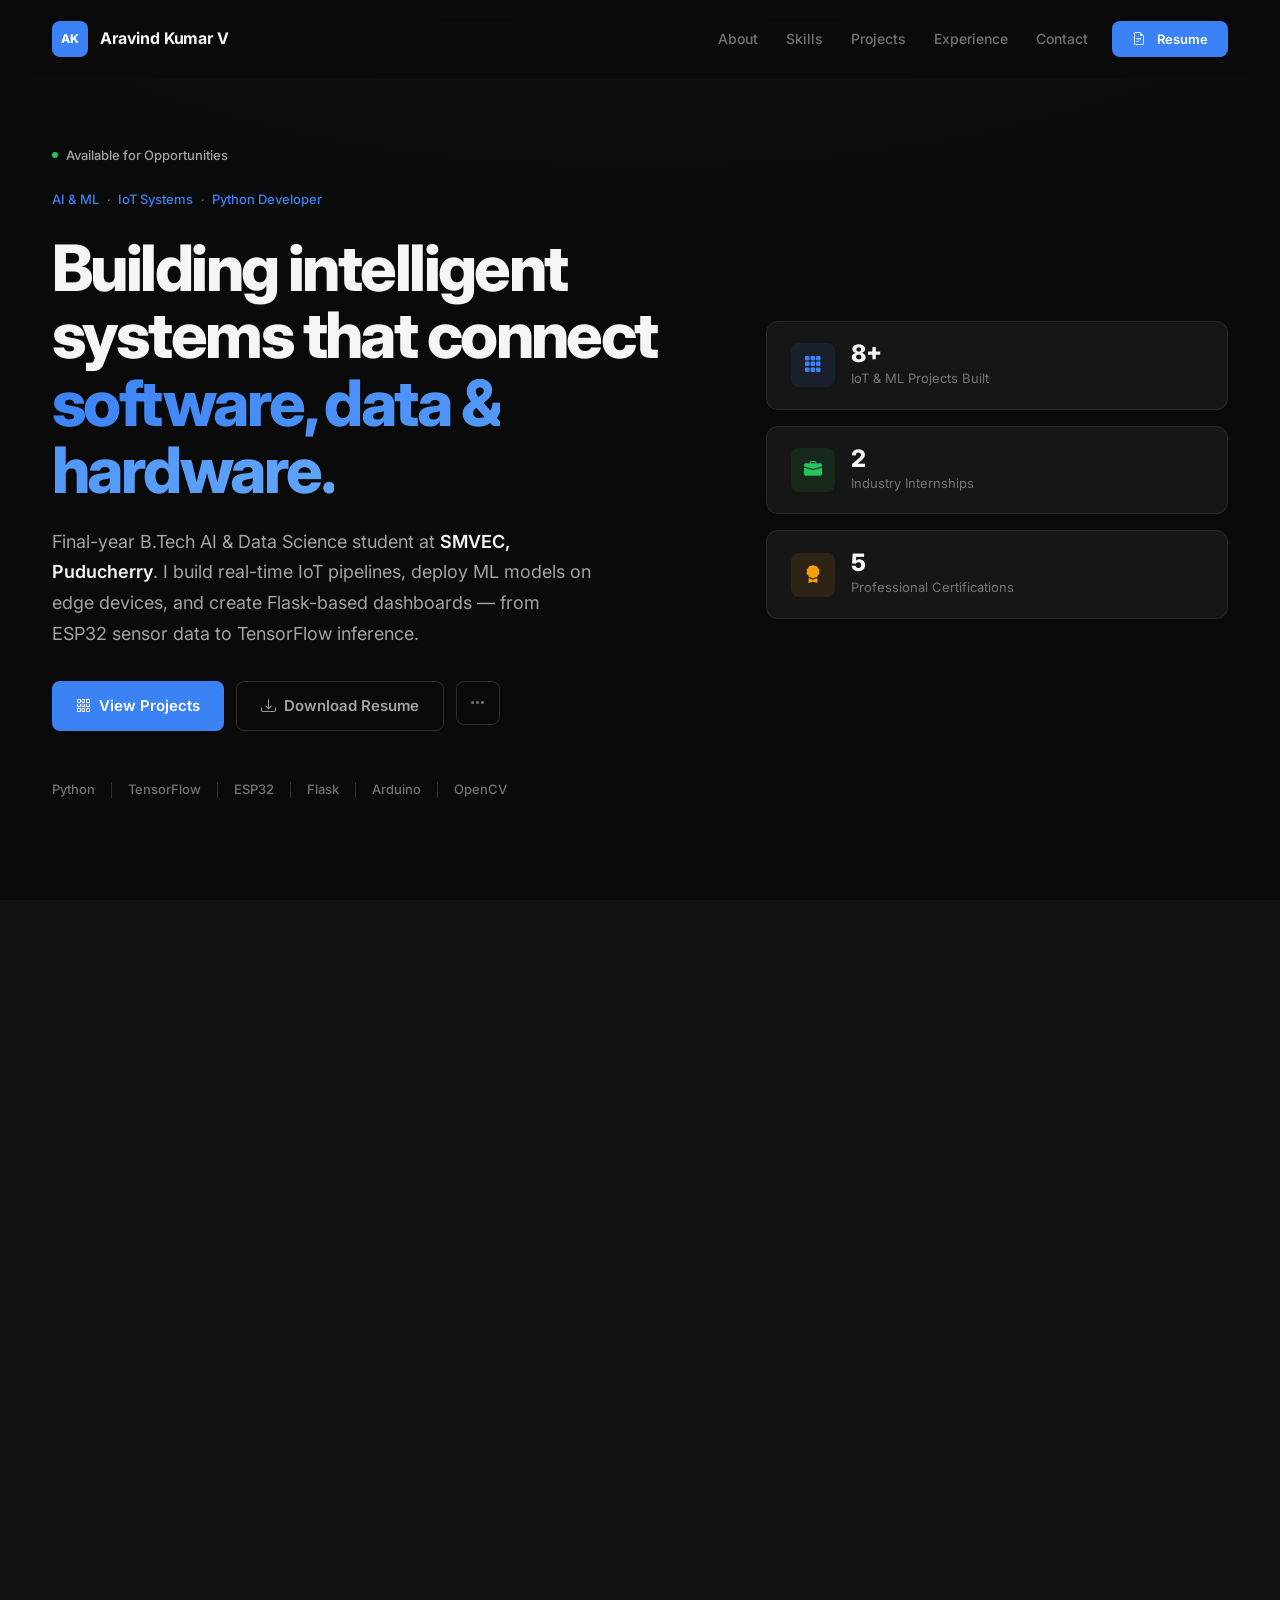
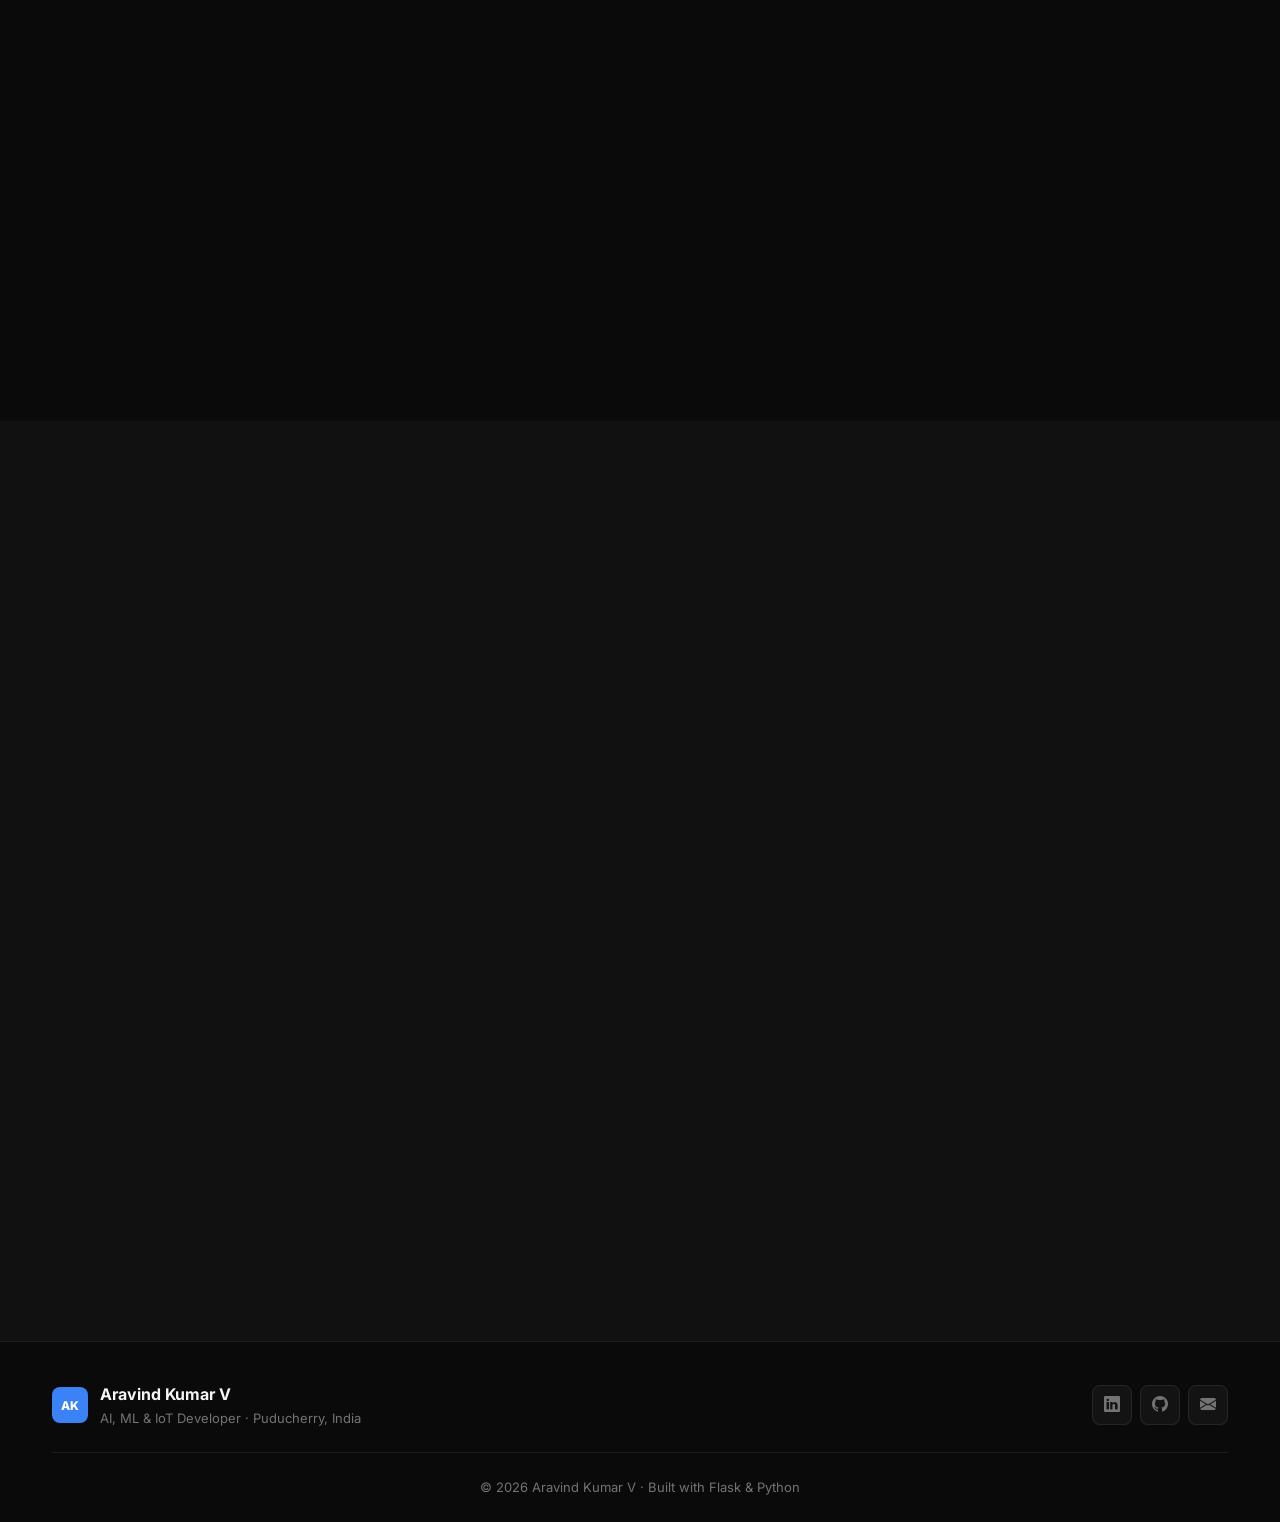
==== index.html @ 7692d064 "feat: modernize developer portfolio with dark theme, responsive layout, and Flask architecture" ====
<!DOCTYPE html>
<html lang="en">

<head>
  <meta charset="UTF-8" />
  <meta name="viewport" content="width=device-width, initial-scale=1.0" />
  <meta name="description" content="Aravind Kumar V — AI, ML & IoT Developer. Final-year B.Tech AI & Data Science at SMVEC, Puducherry. Building intelligent systems from sensors to software." />
  <meta name="author" content="Aravind Kumar V" />
  <meta property="og:title" content="Aravind Kumar V — AI, ML & IoT Developer" />
  <meta property="og:description" content="Building intelligent IoT & ML systems — from sensor signals to deployed models. View my projects and resume." />
  <meta property="og:type" content="website" />
  <meta name="robots" content="index, follow" />
  <title>Aravind Kumar V — AI, ML & IoT Developer</title>

  <!-- Bootstrap 5 -->
  <link href="https://cdn.jsdelivr.net/npm/bootstrap@5.3.2/dist/css/bootstrap.min.css" rel="stylesheet" />
  <!-- Bootstrap Icons -->
  <link href="https://cdn.jsdelivr.net/npm/bootstrap-icons@1.11.3/font/bootstrap-icons.min.css" rel="stylesheet" />
  <!-- Google Fonts -->
  <link href="https://fonts.googleapis.com/css2?family=Inter:wght@400;500;600;700;800&display=swap" rel="stylesheet" />
  <!-- Custom CSS -->
  <link rel="stylesheet" href="static/css/style.css" />
</head>

<body>

  <!-- ====== NAVBAR ====== -->
  <nav class="navbar navbar-expand-lg fixed-top" id="mainNavbar">
    <div class="container">
      <a class="navbar-brand" href="#home">
        <span class="brand-icon">AK</span>
        <span>Aravind Kumar V</span>
      </a>
      <button class="navbar-toggler custom-toggler" type="button" data-bs-toggle="collapse" data-bs-target="#navMenu"
        aria-controls="navMenu" aria-expanded="false" aria-label="Toggle navigation">
        <i class="bi bi-list"></i>
      </button>
      <div class="collapse navbar-collapse" id="navMenu">
        <ul class="navbar-nav ms-auto align-items-lg-center gap-1">
          <li class="nav-item"><a class="nav-link" href="#about">About</a></li>
          <li class="nav-item"><a class="nav-link" href="#skills">Skills</a></li>
          <li class="nav-item"><a class="nav-link" href="#projects">Projects</a></li>
          <li class="nav-item"><a class="nav-link" href="#experience">Experience</a></li>
          <li class="nav-item"><a class="nav-link" href="#contact">Contact</a></li>
          <li class="nav-item ms-lg-2">
            <a class="nav-cta" href="#" data-bs-toggle="modal" data-bs-target="#resumeModal">
              <i class="bi bi-file-earmark-text me-1"></i>Resume
            </a>
          </li>
        </ul>
      </div>
    </div>
  </nav>

  <!-- ====== HERO ====== -->
  <section id="home" class="hero">
    <div class="container hero-container">
      <div class="row align-items-center g-5">

        <!-- Left: text -->
        <div class="col-lg-7 hero-text">
          <div class="status-chip">
            <span class="status-dot"></span>
            Available for Opportunities
          </div>

          <div class="hero-role">
            <span class="role-tag">AI &amp; ML</span>
            <span class="role-sep">·</span>
            <span class="role-tag">IoT Systems</span>
            <span class="role-sep">·</span>
            <span class="role-tag">Python Developer</span>
          </div>

          <h1 class="hero-name">
            Building intelligent systems that connect
            <span class="text-gradient">software, data &amp; hardware.</span>
          </h1>

          <p class="hero-bio">
            Final-year B.Tech AI &amp; Data Science student at <strong>SMVEC, Puducherry</strong>.
            I build real-time IoT pipelines, deploy ML models on edge devices, and create
            Flask-based dashboards — from ESP32 sensor data to TensorFlow inference.
          </p>

          <div class="hero-actions">
            <a href="#projects" class="btn-primary-hero">
              <i class="bi bi-grid-3x3-gap"></i> View Projects
            </a>
            <a href="static/docs/Aravind_Kumar_V_Resume.pdf" download="Aravind_Kumar_V_Resume.pdf" class="btn-outline-hero" id="btnDownloadResume">
              <i class="bi bi-download"></i> Download Resume
            </a>
            <button type="button" class="btn-resume-options" data-bs-toggle="modal" data-bs-target="#resumeModal" title="More Resume Options">
              <i class="bi bi-three-dots"></i>
            </button>
          </div>

          <div class="hero-tech-stack">
            <span>Python</span>
            <div class="tech-divider"></div>
            <span>TensorFlow</span>
            <div class="tech-divider"></div>
            <span>ESP32</span>
            <div class="tech-divider"></div>
            <span>Flask</span>
            <div class="tech-divider"></div>
            <span>Arduino</span>
            <div class="tech-divider"></div>
            <span>OpenCV</span>
          </div>
        </div>

        <!-- Right: summary cards -->
        <div class="col-lg-5 d-none d-lg-block">
          <div class="hero-visual">
            <div class="hero-stat-card">
              <div class="hero-stat-icon"><i class="bi bi-grid-3x3-gap-fill"></i></div>
              <div>
                <div class="hero-stat-value">8+</div>
                <div class="hero-stat-label">IoT &amp; ML Projects Built</div>
              </div>
            </div>
            <div class="hero-stat-card">
              <div class="hero-stat-icon" style="background:rgba(34,197,94,0.1);color:#22c55e"><i class="bi bi-briefcase-fill"></i></div>
              <div>
                <div class="hero-stat-value">2</div>
                <div class="hero-stat-label">Industry Internships</div>
              </div>
            </div>
            <div class="hero-stat-card">
              <div class="hero-stat-icon" style="background:rgba(245,158,11,0.1);color:#f59e0b"><i class="bi bi-award-fill"></i></div>
              <div>
                <div class="hero-stat-value">5</div>
                <div class="hero-stat-label">Professional Certifications</div>
              </div>
            </div>
          </div>
        </div>

      </div>
    </div>
  </section>

  <!-- ====== ABOUT ====== -->
  <section id="about" class="section-alt">
    <div class="container">
      <div class="section-header reveal">
        <span class="eyebrow">About</span>
        <h2 class="section-title">Building smart systems from silicon to software.</h2>
      </div>

      <div class="row g-5 align-items-start">

        <div class="col-lg-6 reveal">
          <p class="about-intro">
            I am a final-year B.Tech student specialising in <strong>Artificial Intelligence and
            Data Science</strong>. Through two internships at <strong>Edusphere Solutions, Puducherry</strong>,
            I built real-time IoT pipelines, deployed ML models, and created Flask dashboards
            for live sensor monitoring.
          </p>
          <p class="about-intro" style="margin-top:-16px">
            My focus is bridging hardware and software — capturing real-world signals with
            ESP32 and Arduino, then feeding them into TensorFlow models that make
            intelligent decisions at the edge.
          </p>

          <div class="career-callout">
            <p class="career-callout-title">Career Objective</p>
            <p class="career-callout-body">
              To leverage AI, IoT, and ML expertise to build scalable, impactful solutions
              for real-world problems — while continuously growing and contributing
              meaningfully to the organisations I join.
            </p>
          </div>

          <div class="soft-skills-row">
            <span class="soft-pill"><i class="bi bi-person-check"></i> Leadership</span>
            <span class="soft-pill"><i class="bi bi-lightbulb"></i> Problem-Solving</span>
            <span class="soft-pill"><i class="bi bi-chat"></i> Communication</span>
            <span class="soft-pill"><i class="bi bi-people"></i> Teamwork</span>
            <span class="soft-pill"><i class="bi bi-book"></i> Self-Learning</span>
          </div>
        </div>

        <div class="col-lg-6 reveal">
          <div class="row g-3">
            <div class="col-6">
              <div class="info-tile">
                <div class="info-tile-ico" style="background:rgba(59,130,246,0.1);color:#3b82f6"><i class="bi bi-mortarboard-fill"></i></div>
                <span class="info-tile-lbl">Degree</span>
                <span class="info-tile-val">B.Tech — AI &amp; DS</span>
              </div>
            </div>
            <div class="col-6">
              <div class="info-tile">
                <div class="info-tile-ico" style="background:rgba(34,197,94,0.1);color:#22c55e"><i class="bi bi-building"></i></div>
                <span class="info-tile-lbl">College</span>
                <span class="info-tile-val">SMVEC, Puducherry</span>
              </div>
            </div>
            <div class="col-6">
              <div class="info-tile">
                <div class="info-tile-ico" style="background:rgba(245,158,11,0.1);color:#f59e0b"><i class="bi bi-geo-alt-fill"></i></div>
                <span class="info-tile-lbl">Location</span>
                <span class="info-tile-val">Puducherry, India</span>
              </div>
            </div>
            <div class="col-6">
              <div class="info-tile">
                <div class="info-tile-ico" style="background:rgba(168,85,247,0.1);color:#a855f7"><i class="bi bi-translate"></i></div>
                <span class="info-tile-lbl">Languages</span>
                <span class="info-tile-val">English · Tamil</span>
              </div>
            </div>
          </div>

          <div class="social-card">
            <p class="social-card-title">Connect With Me</p>
            <div class="social-links">
              <a href="https://github.com/Aravindkumar1718" target="_blank" rel="noopener noreferrer" class="soc-btn soc-github">
                <i class="bi bi-github"></i> GitHub
              </a>
              <a href="https://linkedin.com/in/aravind-kumar-6018b425b" target="_blank" rel="noopener noreferrer" class="soc-btn soc-linkedin">
                <i class="bi bi-linkedin"></i> LinkedIn
              </a>
              <a href="mailto:aravidkumaradarsh@gmail.com" class="soc-btn soc-email">
                <i class="bi bi-envelope-fill"></i> Email
              </a>
            </div>
          </div>
        </div>

      </div>
    </div>
  </section>

  <!-- ====== SKILLS ====== -->
  <section id="skills" class="section">
    <div class="container">
      <div class="section-header text-center reveal">
        <span class="eyebrow">Technical Stack</span>
        <h2 class="section-title">Skills &amp; Technologies</h2>
        <p class="section-subtitle">Tools, languages, and frameworks I work with.</p>
      </div>

      <div class="row g-4 mt-3 justify-content-center">

        <!-- 1. Programming -->
        <div class="col-md-6 col-lg-4 reveal">
          <div class="skill-card">
            <div class="skill-card-head">
              <div class="skill-card-ico" style="background:rgba(96,165,250,0.1)">
                <i class="bi bi-code-slash" style="color:#60a5fa"></i>
              </div>
              <h5>Programming</h5>
            </div>
            <div class="badge-cloud">
              <span class="skbadge blue"><i class="bi bi-filetype-py"></i> Python</span>
              <span class="skbadge blue"><i class="bi bi-file-code"></i> C</span>
              <span class="skbadge blue"><i class="bi bi-filetype-html"></i> HTML</span>
              <span class="skbadge blue"><i class="bi bi-filetype-css"></i> CSS</span>
              <span class="skbadge blue"><i class="bi bi-filetype-js"></i> JavaScript (Basic)</span>
            </div>
          </div>
        </div>

        <!-- 2. IoT & Embedded -->
        <div class="col-md-6 col-lg-4 reveal">
          <div class="skill-card">
            <div class="skill-card-head">
              <div class="skill-card-ico" style="background:rgba(74,222,128,0.1)">
                <i class="bi bi-motherboard" style="color:#4ade80"></i>
              </div>
              <h5>IoT &amp; Embedded Systems</h5>
            </div>
            <div class="badge-cloud">
              <span class="skbadge green"><i class="bi bi-motherboard-fill"></i> Arduino IDE</span>
              <span class="skbadge green"><i class="bi bi-cpu-fill"></i> ESP32</span>
              <span class="skbadge green"><i class="bi bi-hdd-network"></i> Raspberry Pi</span>
              <span class="skbadge green"><i class="bi bi-broadcast"></i> Sensor Integration</span>
              <span class="skbadge green"><i class="bi bi-reception-4"></i> Real-Time Data Acquisition</span>
              <span class="skbadge green"><i class="bi bi-activity"></i> Signal Processing</span>
            </div>
          </div>
        </div>

        <!-- 3. Web Development -->
        <div class="col-md-6 col-lg-4 reveal">
          <div class="skill-card">
            <div class="skill-card-head">
              <div class="skill-card-ico" style="background:rgba(56,189,248,0.1)">
                <i class="bi bi-globe" style="color:#38bdf8"></i>
              </div>
              <h5>Web Development</h5>
            </div>
            <div class="badge-cloud">
              <span class="skbadge sky"><i class="bi bi-server"></i> Flask</span>
              <span class="skbadge sky"><i class="bi bi-cloud-arrow-down"></i> RESTful APIs</span>
              <span class="skbadge sky"><i class="bi bi-database"></i> SQL</span>
            </div>
          </div>
        </div>

        <!-- 4. Machine Learning & AI -->
        <div class="col-md-6 col-lg-4 reveal">
          <div class="skill-card">
            <div class="skill-card-head">
              <div class="skill-card-ico" style="background:rgba(167,139,250,0.1)">
                <i class="bi bi-cpu" style="color:#a78bfa"></i>
              </div>
              <h5>Machine Learning &amp; AI</h5>
            </div>
            <div class="badge-cloud">
              <span class="skbadge purple"><i class="bi bi-lightning-fill"></i> TensorFlow</span>
              <span class="skbadge purple"><i class="bi bi-gear-fill"></i> Keras</span>
              <span class="skbadge purple"><i class="bi bi-fire"></i> PyTorch</span>
              <span class="skbadge purple"><i class="bi bi-image"></i> CNN</span>
              <span class="skbadge purple"><i class="bi bi-camera"></i> Image Processing</span>
            </div>
          </div>
        </div>

        <!-- 5. Data Science -->
        <div class="col-md-6 col-lg-4 reveal">
          <div class="skill-card">
            <div class="skill-card-head">
              <div class="skill-card-ico" style="background:rgba(251,191,36,0.1)">
                <i class="bi bi-bar-chart-line" style="color:#fbbf24"></i>
              </div>
              <h5>Data Science</h5>
            </div>
            <div class="badge-cloud">
              <span class="skbadge amber"><i class="bi bi-table"></i> Pandas</span>
              <span class="skbadge amber"><i class="bi bi-calculator"></i> NumPy</span>
              <span class="skbadge amber"><i class="bi bi-pie-chart"></i> Matplotlib</span>
              <span class="skbadge amber"><i class="bi bi-bar-chart"></i> Seaborn</span>
              <span class="skbadge amber"><i class="bi bi-funnel"></i> Data Preprocessing</span>
            </div>
          </div>
        </div>

      </div>
    </div>
  </section>

  <!-- ====== PROJECTS ====== -->
  <section id="projects" class="section-alt">
    <div class="container">
      <div class="section-header text-center reveal">
        <span class="eyebrow">Portfolio</span>
        <h2 class="section-title">Featured Projects</h2>
        <p class="section-subtitle">Real-world IoT &amp; ML systems built from scratch — hardware to deployment.</p>
      </div>

      <!-- Project Category Filters -->
      <div class="proj-filters reveal">
        <button class="proj-filter-btn active" data-filter="all"><i class="bi bi-grid-fill"></i> All</button>
        <button class="proj-filter-btn" data-filter="biomedical"><i class="bi bi-heart-pulse"></i> Biomedical</button>
        <button class="proj-filter-btn" data-filter="assistive"><i class="bi bi-person-wheelchair"></i> Assistive</button>
        <button class="proj-filter-btn" data-filter="vision"><i class="bi bi-eye"></i> Agriculture</button>
        <button class="proj-filter-btn" data-filter="safety"><i class="bi bi-shield-check"></i> Safety</button>
      </div>

      <div class="row g-4" id="projectsGrid">
        
        <div class="col-md-6 col-xl-4 proj-item reveal" data-category="biomedical">
          <div class="proj-card">
            <div class="proj-visual" style="background: linear-gradient(135deg, #1a56db 0%, #0ea5e9 100%)">
              <i class="bi bi-heart-pulse proj-visual-ico"></i>
              <span class="proj-cat-badge">Biomedical AI</span>
            </div>
            <div class="proj-body">
              <h5>ECG, EMG &amp; EOG Signal Anomaly Detection</h5>
              <p>Real-time biomedical signal acquisition using BioAmp EXG + ESP32. TensorFlow ML models classify cardiac and muscular anomalies with live health monitoring alerts.</p>
              <div class="proj-tags">
                
                <span>Python</span>
                
                <span>TensorFlow</span>
                
                <span>ESP32</span>
                
                <span>Signal Processing</span>
                
                <span>Keras</span>
                
              </div>
              <div class="proj-actions">
                <button class="btn-proj-details" data-project-id="1">
                  <i class="bi bi-info-circle"></i> View Details
                </button>
                <a href="https://github.com/Aravindkumar1718" target="_blank" rel="noopener noreferrer" class="btn-proj-code" title="View Source Code on GitHub">
                  <i class="bi bi-github"></i>
                </a>
              </div>
            </div>
          </div>
        </div>
        
        <div class="col-md-6 col-xl-4 proj-item reveal" data-category="assistive">
          <div class="proj-card">
            <div class="proj-visual" style="background: linear-gradient(135deg, #059669 0%, #34d399 100%)">
              <i class="bi bi-person-wheelchair proj-visual-ico"></i>
              <span class="proj-cat-badge">Assistive Tech</span>
            </div>
            <div class="proj-body">
              <h5>EOG-Controlled Wheelchair with Fall Detection</h5>
              <p>Hands-free wheelchair controlled by Electrooculography (EOG) eye movement signals with integrated accelerometer fall detection and automated caregiver alerts.</p>
              <div class="proj-tags">
                
                <span>Arduino</span>
                
                <span>ESP32</span>
                
                <span>EOG Sensors</span>
                
                <span>Python</span>
                
                <span>Motor Control</span>
                
              </div>
              <div class="proj-actions">
                <button class="btn-proj-details" data-project-id="2">
                  <i class="bi bi-info-circle"></i> View Details
                </button>
                <a href="https://github.com/Aravindkumar1718" target="_blank" rel="noopener noreferrer" class="btn-proj-code" title="View Source Code on GitHub">
                  <i class="bi bi-github"></i>
                </a>
              </div>
            </div>
          </div>
        </div>
        
        <div class="col-md-6 col-xl-4 proj-item reveal" data-category="assistive">
          <div class="proj-card">
            <div class="proj-visual" style="background: linear-gradient(135deg, #0284c7 0%, #38bdf8 100%)">
              <i class="bi bi-activity proj-visual-ico"></i>
              <span class="proj-cat-badge">Neuro-Tech</span>
            </div>
            <div class="proj-body">
              <h5>EMG-Based Smart Wheelchair Navigation</h5>
              <p>Muscle contraction EMG signals mapped to wheelchair commands using ML classification for users with severe motor disabilities.</p>
              <div class="proj-tags">
                
                <span>Arduino IDE</span>
                
                <span>EMG Sensors</span>
                
                <span>Python</span>
                
                <span>ML</span>
                
                <span>Edge AI</span>
                
              </div>
              <div class="proj-actions">
                <button class="btn-proj-details" data-project-id="3">
                  <i class="bi bi-info-circle"></i> View Details
                </button>
                <a href="https://github.com/Aravindkumar1718" target="_blank" rel="noopener noreferrer" class="btn-proj-code" title="View Source Code on GitHub">
                  <i class="bi bi-github"></i>
                </a>
              </div>
            </div>
          </div>
        </div>
        
        <div class="col-md-6 col-xl-4 proj-item reveal" data-category="vision">
          <div class="proj-card">
            <div class="proj-visual" style="background: linear-gradient(135deg, #d97706 0%, #fbbf24 100%)">
              <i class="bi bi-tree proj-visual-ico"></i>
              <span class="proj-cat-badge">Smart Agriculture</span>
            </div>
            <div class="proj-body">
              <h5>Smart Agriculture AI &amp; Threat Detection Platform</h5>
              <p>IoT + AI platform using CNN for leaf disease detection, wildlife intrusion deterrence, and environmental sensors for precision farming alerts.</p>
              <div class="proj-tags">
                
                <span>Python</span>
                
                <span>TensorFlow</span>
                
                <span>OpenCV</span>
                
                <span>CNN</span>
                
                <span>IoT Sensors</span>
                
              </div>
              <div class="proj-actions">
                <button class="btn-proj-details" data-project-id="4">
                  <i class="bi bi-info-circle"></i> View Details
                </button>
                <a href="https://github.com/Aravindkumar1718" target="_blank" rel="noopener noreferrer" class="btn-proj-code" title="View Source Code on GitHub">
                  <i class="bi bi-github"></i>
                </a>
              </div>
            </div>
          </div>
        </div>
        
        <div class="col-md-6 col-xl-4 proj-item reveal" data-category="safety">
          <div class="proj-card">
            <div class="proj-visual" style="background: linear-gradient(135deg, #dc2626 0%, #f87171 100%)">
              <i class="bi bi-shield-check proj-visual-ico"></i>
              <span class="proj-cat-badge">Safety System</span>
            </div>
            <div class="proj-body">
              <h5>Airbag Collision Detection &amp; Safety System</h5>
              <p>MPU6050 IMU detects high-impact collisions, triggers servo-motor airbag simulation, and sends emergency SMS alerts via GSM when G-force exceeds threshold.</p>
              <div class="proj-tags">
                
                <span>Arduino</span>
                
                <span>C++</span>
                
                <span>MPU6050</span>
                
                <span>GSM</span>
                
                <span>Embedded</span>
                
              </div>
              <div class="proj-actions">
                <button class="btn-proj-details" data-project-id="5">
                  <i class="bi bi-info-circle"></i> View Details
                </button>
                <a href="https://github.com/Aravindkumar1718" target="_blank" rel="noopener noreferrer" class="btn-proj-code" title="View Source Code on GitHub">
                  <i class="bi bi-github"></i>
                </a>
              </div>
            </div>
          </div>
        </div>
        
        <div class="col-md-6 col-xl-4 proj-item reveal" data-category="biomedical">
          <div class="proj-card">
            <div class="proj-visual" style="background: linear-gradient(135deg, #7c3aed 0%, #c084fc 100%)">
              <i class="bi bi-droplet-half proj-visual-ico"></i>
              <span class="proj-cat-badge">Healthcare</span>
            </div>
            <div class="proj-body">
              <h5>Non-Invasive Anemia Screening System</h5>
              <p>Non-invasive anemia screening using sensor-based optical health monitoring to detect hemoglobin anomalies without needle blood tests.</p>
              <div class="proj-tags">
                
                <span>Arduino</span>
                
                <span>Sensors</span>
                
                <span>Python</span>
                
                <span>Healthcare ML</span>
                
              </div>
              <div class="proj-actions">
                <button class="btn-proj-details" data-project-id="6">
                  <i class="bi bi-info-circle"></i> View Details
                </button>
                <a href="https://github.com/Aravindkumar1718" target="_blank" rel="noopener noreferrer" class="btn-proj-code" title="View Source Code on GitHub">
                  <i class="bi bi-github"></i>
                </a>
              </div>
            </div>
          </div>
        </div>
        
        <div class="col-md-6 col-xl-4 proj-item reveal" data-category="safety">
          <div class="proj-card">
            <div class="proj-visual" style="background: linear-gradient(135deg, #0d9488 0%, #2dd4bf 100%)">
              <i class="bi bi-train-front proj-visual-ico"></i>
              <span class="proj-cat-badge">Automation</span>
            </div>
            <div class="proj-body">
              <h5>Automatic Railway Level Gate Control</h5>
              <p>IR proximity sensors detect approaching trains to automatically control level-crossing gates with audio/visual warnings and real-time automation.</p>
              <div class="proj-tags">
                
                <span>Arduino</span>
                
                <span>IR Sensors</span>
                
                <span>C++</span>
                
                <span>Servo Motor</span>
                
                <span>Automation</span>
                
              </div>
              <div class="proj-actions">
                <button class="btn-proj-details" data-project-id="7">
                  <i class="bi bi-info-circle"></i> View Details
                </button>
                <a href="https://github.com/Aravindkumar1718" target="_blank" rel="noopener noreferrer" class="btn-proj-code" title="View Source Code on GitHub">
                  <i class="bi bi-github"></i>
                </a>
              </div>
            </div>
          </div>
        </div>
        
        <div class="col-md-6 col-xl-4 proj-item reveal" data-category="safety">
          <div class="proj-card">
            <div class="proj-visual" style="background: linear-gradient(135deg, #ea580c 0%, #fb923c 100%)">
              <i class="bi bi-car-front proj-visual-ico"></i>
              <span class="proj-cat-badge">Driver Safety</span>
            </div>
            <div class="proj-body">
              <h5>Alcohol Detection &amp; Smart Engine Lock for Cars</h5>
              <p>MQ-3 sensor detects driver intoxication above legal BAC, disables vehicle ignition via relay, and sends GPS-tagged emergency SMS via GSM module.</p>
              <div class="proj-tags">
                
                <span>Arduino</span>
                
                <span>MQ-3</span>
                
                <span>GSM</span>
                
                <span>GPS</span>
                
                <span>Safety</span>
                
              </div>
              <div class="proj-actions">
                <button class="btn-proj-details" data-project-id="8">
                  <i class="bi bi-info-circle"></i> View Details
                </button>
                <a href="https://github.com/Aravindkumar1718" target="_blank" rel="noopener noreferrer" class="btn-proj-code" title="View Source Code on GitHub">
                  <i class="bi bi-github"></i>
                </a>
              </div>
            </div>
          </div>
        </div>
        
      </div>
    </div>
  </section>

  <!-- ====== EXPERIENCE ====== -->
  <section id="experience" class="section">
    <div class="container">
      <div class="section-header text-center reveal">
        <span class="eyebrow">Background</span>
        <h2 class="section-title">Experience &amp; Education</h2>
        <p class="section-subtitle">Professional internships and academic milestones.</p>
      </div>

      <!-- Work Experience -->
      <div class="row g-4 justify-content-center mt-3">

        <div class="col-lg-6 reveal">
          <div class="exp-card">
            <div class="exp-header">
              <div class="exp-icon-wrap"><i class="bi bi-cpu-fill"></i></div>
              <div class="exp-meta">
                <span class="exp-period">Mar 2026 – Jun 2026</span>
                <span class="exp-type">Full-time Intern</span>
              </div>
            </div>
            <h4 class="exp-role">IoT + ML Developer Intern</h4>
            <p class="exp-company"><i class="bi bi-building me-1"></i>Edusphere Solutions, Puducherry</p>
            <ul class="exp-list">
              <li>Developed and deployed real-time IoT &amp; ML projects using Arduino IDE, ESP32, and Python</li>
              <li>Built intelligent systems integrating sensors, microcontrollers, and ML models</li>
              <li>Created Flask web apps for IoT data visualisation and real-time analytics</li>
              <li>Implemented end-to-end AI/ML pipelines from data collection to model deployment</li>
            </ul>
            <div class="exp-tags">
              <span>Python</span><span>ESP32</span><span>TensorFlow</span><span>Flask</span><span>Arduino IDE</span>
            </div>
          </div>
        </div>

        <div class="col-lg-6 reveal">
          <div class="exp-card">
            <div class="exp-header">
              <div class="exp-icon-wrap" style="background:rgba(167,139,250,0.1);color:#a78bfa"><i class="bi bi-filetype-py"></i></div>
              <div class="exp-meta">
                <span class="exp-period">Sep 2025 – Dec 2025</span>
                <span class="exp-type">Full-time Intern</span>
              </div>
            </div>
            <h4 class="exp-role">Python Developer Intern</h4>
            <p class="exp-company"><i class="bi bi-building me-1"></i>Edusphere Solutions, Puducherry</p>
            <ul class="exp-list">
              <li>Developed Python scripts and applications for data processing and analysis</li>
              <li>Implemented data preprocessing pipelines and feature engineering techniques</li>
              <li>Collaborated with the team on data-driven projects and codebase development</li>
            </ul>
            <div class="exp-tags">
              <span>Python</span><span>Pandas</span><span>NumPy</span><span>Scikit-learn</span>
            </div>
          </div>
        </div>
      </div>

      <!-- Education Timeline -->
      <div class="row justify-content-center mt-5">
        <div class="col-lg-9">
          <h3 class="section-title reveal" style="font-size:1.375rem;margin-bottom:24px;">
            <i class="bi bi-mortarboard me-2" style="color:var(--accent)"></i>Education
          </h3>
          <div class="edu-timeline">

            <!-- B.Tech -->
            <div class="edu-entry reveal">
              <div class="edu-marker">
                <div class="edu-icon"><i class="bi bi-mortarboard-fill"></i></div>
                <div class="edu-connector"></div>
              </div>
              <div class="edu-body">
                <div class="edu-card">
                  <div class="edu-card-top">
                    <div>
                      <h4 class="edu-degree">B.Tech — Artificial Intelligence &amp; Data Science</h4>
                      <p class="edu-inst"><i class="bi bi-geo-alt me-1"></i>Sri Manakula Vinayagar Engineering College, Puducherry</p>
                    </div>
                    <span class="edu-year-badge">2022 – 2026</span>
                  </div>
                  <div class="edu-card-bottom">
                    <span class="edu-grade"><i class="bi bi-award-fill me-1"></i>CGPA: 6.88 / 10</span>
                    <span class="edu-type-badge">Final Year</span>
                  </div>
                </div>
              </div>
            </div>

            <!-- HSC -->
            <div class="edu-entry reveal">
              <div class="edu-marker">
                <div class="edu-icon"><i class="bi bi-building"></i></div>
                <div class="edu-connector"></div>
              </div>
              <div class="edu-body">
                <div class="edu-card">
                  <div class="edu-card-top">
                    <div>
                      <h4 class="edu-degree">Higher Secondary Certificate — State Board</h4>
                      <p class="edu-inst"><i class="bi bi-geo-alt me-1"></i>Amalorpavam Hr. Sec. School</p>
                    </div>
                    <span class="edu-year-badge">2022</span>
                  </div>
                  <div class="edu-card-bottom">
                    <span class="edu-grade"><i class="bi bi-award-fill me-1"></i>62%</span>
                    <span class="edu-type-badge">Class 12</span>
                  </div>
                </div>
              </div>
            </div>

            <!-- SSLC -->
            <div class="edu-entry reveal">
              <div class="edu-marker">
                <div class="edu-icon"><i class="bi bi-book-fill"></i></div>
              </div>
              <div class="edu-body">
                <div class="edu-card">
                  <div class="edu-card-top">
                    <div>
                      <h4 class="edu-degree">Secondary School Leaving Certificate — State Board</h4>
                      <p class="edu-inst"><i class="bi bi-geo-alt me-1"></i>Amalorpavam Hr. Sec. School</p>
                    </div>
                    <span class="edu-year-badge">2020</span>
                  </div>
                  <div class="edu-card-bottom">
                    <span class="edu-grade"><i class="bi bi-award-fill me-1"></i>58%</span>
                    <span class="edu-type-badge">Class 10</span>
                  </div>
                </div>
              </div>
            </div>

          </div>
        </div>
      </div>

      <!-- Certifications -->
      <div class="row justify-content-center mt-5">
        <div class="col-lg-9">
          <h3 class="section-title reveal" style="font-size:1.375rem;margin-bottom:24px;">
            <i class="bi bi-patch-check me-2" style="color:var(--accent)"></i>Certifications
          </h3>
          <div class="row g-3">
            <div class="col-sm-6 col-lg-4 reveal">
              <div class="cert-card">
                <div class="cert-ico-wrap" style="background:rgba(96,165,250,0.1)"><i class="bi bi-robot" style="color:#60a5fa"></i></div>
                <h6>Introduction to Machine Learning</h6>
                <p>Foundational ML concepts &amp; algorithms</p>
                <span class="cert-status"><i class="bi bi-patch-check-fill me-1"></i>Completed</span>
              </div>
            </div>
            <div class="col-sm-6 col-lg-4 reveal">
              <div class="cert-card">
                <div class="cert-ico-wrap" style="background:rgba(167,139,250,0.1)"><i class="bi bi-filetype-py" style="color:#a78bfa"></i></div>
                <h6>Python for Data Science</h6>
                <p>Advanced data science techniques</p>
                <span class="cert-status"><i class="bi bi-patch-check-fill me-1"></i>Completed</span>
              </div>
            </div>
            <div class="col-sm-6 col-lg-4 reveal">
              <div class="cert-card">
                <div class="cert-ico-wrap" style="background:rgba(56,189,248,0.1)"><i class="bi bi-code-square" style="color:#38bdf8"></i></div>
                <h6>OOPs Concepts in C++</h6>
                <p>Great Learning</p>
                <span class="cert-status"><i class="bi bi-patch-check-fill me-1"></i>Completed</span>
              </div>
            </div>
            <div class="col-sm-6 col-lg-4 reveal">
              <div class="cert-card">
                <div class="cert-ico-wrap" style="background:rgba(251,191,36,0.1)"><i class="bi bi-stack" style="color:#fbbf24"></i></div>
                <h6>C · C++ · Python · HTML · CSS · JS · Excel</h6>
                <p>Great Learning — Multi-Skill</p>
                <span class="cert-status"><i class="bi bi-patch-check-fill me-1"></i>Completed</span>
              </div>
            </div>
            <div class="col-sm-6 col-lg-4 reveal">
              <div class="cert-card">
                <div class="cert-ico-wrap" style="background:rgba(239,68,68,0.1)"><i class="bi bi-cloud-fill" style="color:#ef4444"></i></div>
                <h6>AWS Academy Cloud Foundations</h6>
                <p>AWS Academy Graduate</p>
                <span class="cert-status"><i class="bi bi-patch-check-fill me-1"></i>Certified</span>
              </div>
            </div>
          </div>
        </div>
      </div>

      <!-- Achievement -->
      <div class="row justify-content-center mt-5">
        <div class="col-lg-9 reveal">
          <h3 class="section-title" style="font-size:1.375rem;margin-bottom:24px;">
            <i class="bi bi-trophy me-2" style="color:var(--amber)"></i>Achievement
          </h3>
          <div class="ach-card">
            <div class="ach-left">
              <div class="ach-trophy"><i class="bi bi-trophy-fill"></i></div>
            </div>
            <div class="ach-right">
              <span class="ach-category">Data Science Hackathon</span>
              <h4 class="ach-title">Datathon Participant — SRM University</h4>
              <p class="ach-desc">
                Competed in a national-level data science hackathon. Built advanced ML models with
                rigorous data cleaning, feature engineering, and preprocessing for competitive challenges.
              </p>
              <span class="ach-date"><i class="bi bi-calendar-event me-1"></i>February 25, 2025</span>
            </div>
          </div>
        </div>
      </div>

    </div>
  </section>

  <!-- ====== CONTACT ====== -->
  <section id="contact" class="section-alt">
    <div class="container">
      <div class="section-header text-center reveal">
        <span class="eyebrow">Get in Touch</span>
        <h2 class="section-title">Let's build something meaningful.</h2>
        <p class="section-subtitle">Available for internships, full-time roles &amp; project collaborations.</p>
      </div>

      <div class="row g-4 justify-content-center mt-4 align-items-stretch">

        <!-- Left: Contact Info -->
        <div class="col-lg-5 reveal">
          <div class="contact-card">
            <a href="tel:+919489394453" class="contact-row" data-copy-text="+919489394453" data-copy-label="Phone Number" title="Click to call or copy">
              <div class="contact-ico" style="background:rgba(34,197,94,0.1);color:#22c55e"><i class="bi bi-telephone-fill"></i></div>
              <div class="contact-info">
                <span class="contact-label">Phone / WhatsApp</span>
                <span class="contact-value">+91 9489394453</span>
              </div>
              <i class="bi bi-copy contact-arrow" title="Copy"></i>
            </a>
            <a href="mailto:aravidkumaradarsh@gmail.com" class="contact-row" data-copy-text="aravidkumaradarsh@gmail.com" data-copy-label="Email Address" title="Click to email or copy">
              <div class="contact-ico" style="background:rgba(239,68,68,0.1);color:#ef4444"><i class="bi bi-envelope-fill"></i></div>
              <div class="contact-info">
                <span class="contact-label">Email</span>
                <span class="contact-value">aravidkumaradarsh@gmail.com</span>
              </div>
              <i class="bi bi-copy contact-arrow" title="Copy"></i>
            </a>
            <div class="contact-row" style="cursor:default">
              <div class="contact-ico" style="background:rgba(245,158,11,0.1);color:#f59e0b"><i class="bi bi-geo-alt-fill"></i></div>
              <div class="contact-info">
                <span class="contact-label">Location</span>
                <span class="contact-value">Puducherry – 605009, India</span>
              </div>
            </div>
            <a href="https://linkedin.com/in/aravind-kumar-6018b425b" target="_blank" rel="noopener noreferrer" class="contact-row">
              <div class="contact-ico" style="background:rgba(59,130,246,0.1);color:#3b82f6"><i class="bi bi-linkedin"></i></div>
              <div class="contact-info">
                <span class="contact-label">LinkedIn</span>
                <span class="contact-value">linkedin.com/in/aravind-kumar</span>
              </div>
              <i class="bi bi-box-arrow-up-right contact-arrow"></i>
            </a>
            <a href="https://github.com/Aravindkumar1718" target="_blank" rel="noopener noreferrer" class="contact-row">
              <div class="contact-ico" style="background:rgba(255,255,255,0.06);color:#a3a3a3"><i class="bi bi-github"></i></div>
              <div class="contact-info">
                <span class="contact-label">GitHub</span>
                <span class="contact-value">github.com/Aravindkumar1718</span>
              </div>
              <i class="bi bi-box-arrow-up-right contact-arrow"></i>
            </a>
          </div>
        </div>

        <!-- Right: Contact Form -->
        <div class="col-lg-7 reveal">
          <div class="contact-form-card">
            <div class="form-head">
              <h4>Send a Direct Message</h4>
              <p>Have an opportunity or project in mind? Let's connect.</p>
            </div>
            <form id="contactForm" novalidate>
              <div class="row g-3">
                <div class="col-md-6">
                  <label for="contactName" class="form-label-dark">Your Name *</label>
                  <input type="text" class="form-control dark-input" id="contactName" placeholder="e.g. John Doe" required />
                </div>
                <div class="col-md-6">
                  <label for="contactEmail" class="form-label-dark">Your Email *</label>
                  <input type="email" class="form-control dark-input" id="contactEmail" placeholder="e.g. john@example.com" required />
                </div>
                <div class="col-12">
                  <label for="contactSubject" class="form-label-dark">Subject</label>
                  <input type="text" class="form-control dark-input" id="contactSubject" placeholder="Project Inquiry / Job Opportunity" />
                </div>
                <div class="col-12">
                  <label for="contactMessage" class="form-label-dark">Message *</label>
                  <textarea class="form-control dark-input" id="contactMessage" rows="4" placeholder="Hello Aravind, I'd like to talk about..." required></textarea>
                </div>
                <div class="col-12 mt-4">
                  <button type="submit" class="btn-submit-contact" id="btnSubmitContact">
                    <i class="bi bi-send-fill"></i> Send Message
                  </button>
                </div>
              </div>
            </form>
          </div>
        </div>

      </div>
    </div>
  </section>

  <!-- ====== FOOTER ====== -->
  <footer>
    <div class="container">
      <div class="footer-inner">
        <div class="footer-brand">
          <span class="brand-icon">AK</span>
          <div>
            <p class="footer-name">Aravind Kumar V</p>
            <p class="footer-sub">AI, ML &amp; IoT Developer · Puducherry, India</p>
          </div>
        </div>
        <div class="footer-socials">
          <a href="https://linkedin.com/in/aravind-kumar-6018b425b" target="_blank" rel="noopener noreferrer" aria-label="LinkedIn"><i class="bi bi-linkedin"></i></a>
          <a href="https://github.com/Aravindkumar1718" target="_blank" rel="noopener noreferrer" aria-label="GitHub"><i class="bi bi-github"></i></a>
          <a href="mailto:aravidkumaradarsh@gmail.com" aria-label="Email"><i class="bi bi-envelope-fill"></i></a>
        </div>
      </div>
      <p class="footer-copy">&copy; 2026 Aravind Kumar V · Built with Flask &amp; Python</p>
    </div>
  </footer>

  <!-- ====== RESUME MODAL ====== -->
  <div class="modal fade" id="resumeModal" tabindex="-1" aria-labelledby="resumeModalTitle" aria-hidden="true">
    <div class="modal-dialog modal-dialog-centered">
      <div class="modal-content dark-modal">
        <div class="modal-header dark-modal-header">
          <div class="d-flex align-items-center gap-2">
            <i class="bi bi-file-earmark-person-fill" style="color:var(--accent)"></i>
            <h5 class="modal-title dark-modal-title" id="resumeModalTitle">Download Resume</h5>
          </div>
          <button type="button" class="btn-close-dark" data-bs-dismiss="modal" aria-label="Close">
            <i class="bi bi-x-lg"></i>
          </button>
        </div>
        <div class="modal-body dark-modal-body">
          <p style="font-size:0.875rem;color:var(--text-tertiary);margin-bottom:16px">Choose your preferred format:</p>

          <a href="static/docs/Aravind_Kumar_V_Resume.pdf" download="Aravind_Kumar_V_Resume.pdf" class="resume-option-card">
            <div class="resume-option-ico" style="background:rgba(59,130,246,0.1);color:#3b82f6">
              <i class="bi bi-file-earmark-pdf-fill"></i>
            </div>
            <div class="resume-option-info">
              <p class="resume-option-title">PDF Format <span class="badge bg-primary ms-1" style="font-size:0.625rem">Recommended</span></p>
              <p class="resume-option-desc">ATS-friendly, high quality layout</p>
            </div>
            <i class="bi bi-download" style="color:var(--text-tertiary)"></i>
          </a>

          <a href="static/docs/Aravind_Kumar_V_Resume.docx" download="Aravind_Kumar_V_Resume.docx" class="resume-option-card">
            <div class="resume-option-ico" style="background:rgba(167,139,250,0.1);color:#a78bfa">
              <i class="bi bi-file-earmark-word-fill"></i>
            </div>
            <div class="resume-option-info">
              <p class="resume-option-title">Microsoft Word</p>
              <p class="resume-option-desc">Editable document (.docx)</p>
            </div>
            <i class="bi bi-download" style="color:var(--text-tertiary)"></i>
          </a>

          <a href="static/docs/Aravind_Kumar_V_Resume.pdf" target="_blank" rel="noopener noreferrer" class="resume-option-card">
            <div class="resume-option-ico" style="background:rgba(34,197,94,0.1);color:#22c55e">
              <i class="bi bi-eye-fill"></i>
            </div>
            <div class="resume-option-info">
              <p class="resume-option-title">Preview Online</p>
              <p class="resume-option-desc">Open in a new browser tab</p>
            </div>
            <i class="bi bi-box-arrow-up-right" style="color:var(--text-tertiary)"></i>
          </a>
        </div>
        <div class="modal-footer dark-modal-footer">
          <button type="button" class="btn btn-secondary btn-sm rounded-pill px-4 ms-auto" data-bs-dismiss="modal">Close</button>
        </div>
      </div>
    </div>
  </div>

  <!-- ====== PROJECT DETAIL MODAL ====== -->
  <div class="modal fade" id="projectDetailModal" tabindex="-1" aria-labelledby="modalProjectTitle" aria-hidden="true">
    <div class="modal-dialog modal-dialog-centered modal-lg">
      <div class="modal-content dark-modal">
        <div class="modal-header dark-modal-header">
          <div class="d-flex align-items-center gap-3">
            <h5 class="modal-title dark-modal-title" id="modalProjectTitle">Project Details</h5>
            <span class="proj-cat-badge position-static" id="modalProjectBadge">Category</span>
          </div>
          <button type="button" class="btn-close-dark" data-bs-dismiss="modal" aria-label="Close">
            <i class="bi bi-x-lg"></i>
          </button>
        </div>
        <div class="modal-body dark-modal-body">
          <div class="mb-4">
            <h6 class="spec-title"><i class="bi bi-file-text"></i> Overview</h6>
            <p id="modalProjectDesc" style="line-height:1.75;color:var(--text-secondary)"></p>
          </div>
          <div class="row g-3">
            <div class="col-md-6">
              <div class="spec-block">
                <span class="spec-title"><i class="bi bi-cpu"></i> Hardware &amp; Sensors</span>
                <div class="spec-chips" id="modalHardwareSpecs"></div>
              </div>
            </div>
            <div class="col-md-6">
              <div class="spec-block">
                <span class="spec-title"><i class="bi bi-code-slash"></i> Software &amp; Frameworks</span>
                <div class="spec-chips" id="modalSoftwareStack"></div>
              </div>
            </div>
          </div>
        </div>
        <div class="modal-footer dark-modal-footer d-flex justify-content-between">
          <a href="#" target="_blank" rel="noopener noreferrer" class="btn btn-outline-primary btn-sm rounded-pill px-3" id="modalGithubBtn" style="border-color:var(--accent);color:var(--accent)">
            <i class="bi bi-github me-1"></i> View Repository
          </a>
          <button type="button" class="btn btn-secondary btn-sm rounded-pill px-4" data-bs-dismiss="modal">Close</button>
        </div>
      </div>
    </div>
  </div>

  <!-- Toast Notification Container -->
  <div id="toastContainer"></div>

  <!-- Scroll to top button -->
  <button id="scrollTopBtn" aria-label="Back to top"><i class="bi bi-arrow-up"></i></button>

  <!-- Bootstrap JS -->
  <script src="https://cdn.jsdelivr.net/npm/bootstrap@5.3.2/dist/js/bootstrap.bundle.min.js"></script>
  <!-- Custom JS -->
  <script src="static/js/script.js"></script>

</body>

</html>
---- static/css/style.css ----
/* ==========================================================================
   STYLE.CSS — Aravind Kumar V Portfolio
   Design: Sophisticated Dark Professional
   ========================================================================== */

/* --------------------------------------------------------------------------
   1. DESIGN TOKENS
   -------------------------------------------------------------------------- */
:root {
  /* Colors — Neutral Dark */
  --bg-primary:    #0a0a0a;
  --bg-secondary:  #111111;
  --bg-card:       #161616;
  --bg-elevated:   #1c1c1c;
  --bg-hover:      #222222;

  /* Text */
  --text-primary:   #f5f5f5;
  --text-secondary: #a3a3a3;
  --text-tertiary:  #737373;
  --text-inverse:   #0a0a0a;

  /* Accent */
  --accent:        #3b82f6;
  --accent-hover:  #2563eb;
  --accent-soft:   rgba(59, 130, 246, 0.1);
  --accent-border: rgba(59, 130, 246, 0.25);

  /* Status colors */
  --green:  #22c55e;
  --green-soft: rgba(34, 197, 94, 0.1);
  --amber:  #f59e0b;
  --red:    #ef4444;

  /* Borders */
  --border:       rgba(255, 255, 255, 0.08);
  --border-hover: rgba(255, 255, 255, 0.15);

  /* Radius */
  --radius-sm: 6px;
  --radius:    8px;
  --radius-md: 12px;
  --radius-lg: 16px;

  /* Shadows */
  --shadow-sm:  0 1px 3px rgba(0, 0, 0, 0.3);
  --shadow:     0 4px 16px rgba(0, 0, 0, 0.25);
  --shadow-lg:  0 8px 32px rgba(0, 0, 0, 0.35);

  /* Transitions */
  --ease: cubic-bezier(0.4, 0, 0.2, 1);
  --duration: 200ms;

  /* Typography */
  --font: 'Inter', -apple-system, BlinkMacSystemFont, 'Segoe UI', sans-serif;

  /* Spacing scale */
  --sp-1: 4px;
  --sp-2: 8px;
  --sp-3: 12px;
  --sp-4: 16px;
  --sp-5: 20px;
  --sp-6: 24px;
  --sp-8: 32px;
  --sp-10: 40px;
  --sp-12: 48px;
  --sp-16: 64px;
  --sp-20: 80px;
  --sp-24: 96px;
}

/* --------------------------------------------------------------------------
   2. RESET & BASE
   -------------------------------------------------------------------------- */
*, *::before, *::after {
  box-sizing: border-box;
  margin: 0;
  padding: 0;
}

html {
  scroll-behavior: smooth;
  scroll-padding-top: 80px;
}

body {
  font-family: var(--font);
  background: var(--bg-primary);
  color: var(--text-secondary);
  font-size: 16px;
  line-height: 1.6;
  -webkit-font-smoothing: antialiased;
  -moz-osx-font-smoothing: grayscale;
  overflow-x: hidden;
}

h1, h2, h3, h4, h5, h6 {
  color: var(--text-primary);
  font-weight: 700;
  line-height: 1.3;
  letter-spacing: -0.02em;
}

a {
  color: inherit;
  text-decoration: none;
}

img {
  max-width: 100%;
  display: block;
}

button {
  font-family: var(--font);
  cursor: pointer;
  border: none;
  background: none;
}

::selection {
  background: var(--accent);
  color: #fff;
}

/* Focus visible for accessibility */
:focus-visible {
  outline: 2px solid var(--accent);
  outline-offset: 2px;
}

/* Reduced motion */
@media (prefers-reduced-motion: reduce) {
  *, *::before, *::after {
    animation-duration: 0.01ms !important;
    animation-iteration-count: 1 !important;
    transition-duration: 0.01ms !important;
    scroll-behavior: auto !important;
  }
}

/* --------------------------------------------------------------------------
   3. TYPOGRAPHY UTILITIES
   -------------------------------------------------------------------------- */
.text-gradient {
  background: linear-gradient(135deg, var(--accent) 0%, #60a5fa 100%);
  -webkit-background-clip: text;
  -webkit-text-fill-color: transparent;
  background-clip: text;
}

.eyebrow {
  font-size: 0.8125rem;
  font-weight: 600;
  letter-spacing: 0.05em;
  text-transform: uppercase;
  color: var(--accent);
}

/* --------------------------------------------------------------------------
   4. SECTION LAYOUT
   -------------------------------------------------------------------------- */
.section {
  padding: var(--sp-24) 0;
  position: relative;
}

.section-alt {
  padding: var(--sp-24) 0;
  background: var(--bg-secondary);
  position: relative;
}

.section-header {
  margin-bottom: var(--sp-16);
}

.section-header .eyebrow {
  margin-bottom: var(--sp-3);
  display: block;
}

.section-title {
  font-size: clamp(1.75rem, 3vw, 2.25rem);
  font-weight: 800;
  letter-spacing: -0.03em;
  margin-bottom: var(--sp-3);
}

.section-subtitle {
  font-size: 1rem;
  color: var(--text-tertiary);
  max-width: 560px;
  line-height: 1.6;
}

.section-header.text-center .section-subtitle {
  margin-left: auto;
  margin-right: auto;
}

/* --------------------------------------------------------------------------
   5. NAVBAR
   -------------------------------------------------------------------------- */
#mainNavbar {
  background: rgba(10, 10, 10, 0.8);
  backdrop-filter: blur(12px);
  -webkit-backdrop-filter: blur(12px);
  border-bottom: 1px solid transparent;
  padding: var(--sp-4) 0;
  transition: background var(--duration) var(--ease),
              border-color var(--duration) var(--ease),
              padding var(--duration) var(--ease);
  z-index: 1030;
}

#mainNavbar.scrolled {
  background: rgba(10, 10, 10, 0.95);
  border-bottom-color: var(--border);
  padding: var(--sp-3) 0;
}

.navbar-brand {
  display: flex;
  align-items: center;
  gap: var(--sp-3);
  font-size: 1rem;
  font-weight: 700;
  color: var(--text-primary) !important;
  letter-spacing: -0.01em;
}

.brand-icon {
  width: 36px;
  height: 36px;
  border-radius: var(--radius);
  background: var(--accent);
  color: #fff;
  font-size: 0.75rem;
  font-weight: 800;
  display: inline-flex;
  align-items: center;
  justify-content: center;
  flex-shrink: 0;
}

/* Nav links */
#mainNavbar .nav-link {
  font-size: 0.875rem;
  font-weight: 500;
  color: var(--text-tertiary) !important;
  padding: var(--sp-2) var(--sp-3);
  border-radius: var(--radius-sm);
  transition: color var(--duration) var(--ease);
}

#mainNavbar .nav-link:hover {
  color: var(--text-primary) !important;
}

#mainNavbar .nav-link.active {
  color: var(--text-primary) !important;
}

/* Nav CTA */
.nav-cta {
  display: inline-flex;
  align-items: center;
  gap: var(--sp-2);
  font-size: 0.8125rem;
  font-weight: 600;
  color: #fff !important;
  background: var(--accent);
  padding: var(--sp-2) var(--sp-5);
  border-radius: var(--radius);
  transition: background var(--duration) var(--ease),
              transform var(--duration) var(--ease);
  white-space: nowrap;
}

.nav-cta:hover {
  background: var(--accent-hover);
  transform: translateY(-1px);
  color: #fff !important;
}

/* Hamburger */
.custom-toggler {
  border: 1px solid var(--border);
  background: transparent;
  font-size: 1.25rem;
  color: var(--text-primary);
  padding: var(--sp-2) var(--sp-3);
  border-radius: var(--radius-sm);
  transition: border-color var(--duration) var(--ease);
}

.custom-toggler:hover {
  border-color: var(--border-hover);
}

.custom-toggler:focus { outline: none; box-shadow: none; }

/* Mobile nav */
@media (max-width: 991px) {
  #navMenu {
    background: var(--bg-card);
    border-radius: var(--radius-md);
    padding: var(--sp-4);
    margin-top: var(--sp-3);
    border: 1px solid var(--border);
  }
  #navMenu .nav-link {
    padding: var(--sp-3) var(--sp-4);
    font-size: 0.9375rem;
  }
  .nav-cta {
    margin-top: var(--sp-2);
    text-align: center;
    justify-content: center;
    padding: var(--sp-3) var(--sp-5);
  }
}

/* --------------------------------------------------------------------------
   6. HERO
   -------------------------------------------------------------------------- */
.hero {
  min-height: 100vh;
  display: flex;
  align-items: center;
  padding: 120px 0 var(--sp-20);
  background: var(--bg-primary);
  position: relative;
  overflow: hidden;
}

/* Subtle background grain texture via CSS */
.hero::before {
  content: '';
  position: absolute;
  inset: 0;
  background: radial-gradient(ellipse 80% 50% at 50% -20%, rgba(59,130,246,0.08), transparent);
  pointer-events: none;
}

.hero-container {
  position: relative;
  z-index: 1;
  width: 100%;
}

/* Status line */
.status-chip {
  display: inline-flex;
  align-items: center;
  gap: var(--sp-2);
  font-size: 0.8125rem;
  font-weight: 500;
  color: var(--text-secondary);
  margin-bottom: var(--sp-6);
}

.status-dot {
  width: 6px;
  height: 6px;
  border-radius: 50%;
  background: var(--green);
  animation: pulse-dot 3s ease-in-out infinite;
}

@keyframes pulse-dot {
  0%, 100% { opacity: 1; }
  50%      { opacity: 0.4; }
}

/* Specialty tags */
.hero-role {
  display: flex;
  flex-wrap: wrap;
  align-items: center;
  gap: var(--sp-2);
  margin-bottom: var(--sp-6);
}

.role-tag {
  font-size: 0.8125rem;
  font-weight: 500;
  color: var(--accent);
}

.role-sep {
  color: var(--text-tertiary);
  font-size: 0.75rem;
}

/* Headline */
.hero-name {
  font-size: clamp(2.5rem, 6vw, 4rem);
  font-weight: 800;
  letter-spacing: -0.04em;
  color: var(--text-primary);
  line-height: 1.05;
  margin-bottom: var(--sp-6);
}

/* Bio */
.hero-bio {
  font-size: 1.125rem;
  color: var(--text-secondary);
  line-height: 1.7;
  max-width: 540px;
  margin-bottom: var(--sp-8);
}

.hero-bio strong {
  color: var(--text-primary);
  font-weight: 600;
}

/* CTAs */
.hero-actions {
  display: flex;
  flex-wrap: wrap;
  gap: var(--sp-3);
  margin-bottom: var(--sp-12);
}

.btn-primary-hero {
  display: inline-flex;
  align-items: center;
  gap: var(--sp-2);
  font-size: 0.9375rem;
  font-weight: 600;
  color: #fff !important;
  background: var(--accent);
  padding: var(--sp-3) var(--sp-6);
  border-radius: var(--radius);
  transition: background var(--duration) var(--ease),
              transform var(--duration) var(--ease);
  border: none;
  text-decoration: none;
}

.btn-primary-hero:hover {
  background: var(--accent-hover);
  transform: translateY(-1px);
  color: #fff !important;
}

.btn-outline-hero {
  display: inline-flex;
  align-items: center;
  gap: var(--sp-2);
  font-size: 0.9375rem;
  font-weight: 600;
  color: var(--text-secondary) !important;
  background: transparent;
  border: 1px solid var(--border-hover);
  padding: var(--sp-3) var(--sp-6);
  border-radius: var(--radius);
  transition: color var(--duration) var(--ease),
              border-color var(--duration) var(--ease),
              transform var(--duration) var(--ease);
  text-decoration: none;
}

.btn-outline-hero:hover {
  color: var(--text-primary) !important;
  border-color: var(--text-tertiary);
  transform: translateY(-1px);
}

/* Resume options button */
.btn-resume-options {
  display: inline-flex;
  align-items: center;
  justify-content: center;
  width: 44px;
  height: 44px;
  border-radius: var(--radius);
  background: transparent;
  border: 1px solid var(--border-hover);
  color: var(--text-tertiary);
  cursor: pointer;
  transition: color var(--duration) var(--ease),
              border-color var(--duration) var(--ease);
  font-size: 1rem;
}

.btn-resume-options:hover {
  color: var(--accent);
  border-color: var(--accent-border);
}

/* Tech stack row */
.hero-tech-stack {
  display: flex;
  flex-wrap: wrap;
  align-items: center;
  gap: var(--sp-4);
}

.hero-tech-stack span {
  font-size: 0.8125rem;
  font-weight: 500;
  color: var(--text-tertiary);
}

.hero-tech-stack .tech-divider {
  width: 1px;
  height: 16px;
  background: var(--border-hover);
}

/* Hero right side — visual element */
.hero-visual {
  display: flex;
  flex-direction: column;
  gap: var(--sp-4);
}

.hero-stat-card {
  background: var(--bg-card);
  border: 1px solid var(--border);
  border-radius: var(--radius-md);
  padding: var(--sp-5) var(--sp-6);
  display: flex;
  align-items: center;
  gap: var(--sp-4);
}

.hero-stat-icon {
  width: 44px;
  height: 44px;
  border-radius: var(--radius);
  background: var(--accent-soft);
  color: var(--accent);
  display: flex;
  align-items: center;
  justify-content: center;
  font-size: 1.125rem;
  flex-shrink: 0;
}

.hero-stat-value {
  font-size: 1.5rem;
  font-weight: 800;
  color: var(--text-primary);
  line-height: 1;
}

.hero-stat-label {
  font-size: 0.8125rem;
  color: var(--text-tertiary);
  margin-top: 2px;
}

/* --------------------------------------------------------------------------
   7. ABOUT SECTION
   -------------------------------------------------------------------------- */
.about-intro {
  font-size: 1.0625rem;
  color: var(--text-secondary);
  line-height: 1.75;
  margin-bottom: var(--sp-8);
  max-width: 640px;
}

.about-intro strong {
  color: var(--text-primary);
  font-weight: 600;
}

.highlight-grid {
  display: grid;
  grid-template-columns: repeat(2, 1fr);
  gap: var(--sp-4);
}

.highlight-item {
  background: var(--bg-card);
  border: 1px solid var(--border);
  border-radius: var(--radius-md);
  padding: var(--sp-5);
  transition: border-color var(--duration) var(--ease);
}

.highlight-item:hover {
  border-color: var(--border-hover);
}

.highlight-icon {
  width: 40px;
  height: 40px;
  border-radius: var(--radius);
  display: flex;
  align-items: center;
  justify-content: center;
  font-size: 1.125rem;
  margin-bottom: var(--sp-3);
}

.highlight-label {
  font-size: 0.75rem;
  font-weight: 600;
  text-transform: uppercase;
  letter-spacing: 0.04em;
  color: var(--text-tertiary);
  margin-bottom: var(--sp-1);
}

.highlight-value {
  font-size: 0.9375rem;
  font-weight: 600;
  color: var(--text-primary);
}

/* Career objective */
.career-callout {
  background: var(--bg-card);
  border: 1px solid var(--border);
  border-left: 3px solid var(--accent);
  border-radius: var(--radius-md);
  padding: var(--sp-6);
  margin-top: var(--sp-8);
}

.career-callout-title {
  font-size: 0.75rem;
  font-weight: 700;
  text-transform: uppercase;
  letter-spacing: 0.06em;
  color: var(--accent);
  margin-bottom: var(--sp-2);
}

.career-callout-body {
  font-size: 0.9375rem;
  color: var(--text-secondary);
  line-height: 1.7;
  margin: 0;
}

/* Soft skills */
.soft-skills-row {
  display: flex;
  flex-wrap: wrap;
  gap: var(--sp-2);
  margin-top: var(--sp-6);
}

.soft-pill {
  display: inline-flex;
  align-items: center;
  gap: var(--sp-2);
  font-size: 0.8125rem;
  font-weight: 500;
  color: var(--text-secondary);
  background: var(--bg-card);
  border: 1px solid var(--border);
  padding: var(--sp-2) var(--sp-3);
  border-radius: var(--radius-sm);
  transition: border-color var(--duration) var(--ease);
}

.soft-pill:hover {
  border-color: var(--border-hover);
}

.soft-pill i {
  color: var(--text-tertiary);
  font-size: 0.875rem;
}

/* --------------------------------------------------------------------------
   8. SKILLS SECTION
   -------------------------------------------------------------------------- */
.skill-card {
  background: var(--bg-card);
  border: 1px solid var(--border);
  border-radius: var(--radius-md);
  overflow: hidden;
  height: 100%;
  transition: border-color var(--duration) var(--ease);
}

.skill-card:hover {
  border-color: var(--border-hover);
}

.skill-card-head {
  display: flex;
  align-items: center;
  gap: var(--sp-3);
  padding: var(--sp-5) var(--sp-5) var(--sp-3);
}

.skill-card-ico {
  width: 40px;
  height: 40px;
  border-radius: var(--radius);
  display: flex;
  align-items: center;
  justify-content: center;
  font-size: 1.125rem;
  flex-shrink: 0;
}

.skill-card-head h5 {
  font-size: 0.9375rem;
  font-weight: 700;
  color: var(--text-primary);
  margin: 0;
}

.badge-cloud {
  padding: var(--sp-3) var(--sp-5) var(--sp-5);
  display: flex;
  flex-wrap: wrap;
  gap: var(--sp-2);
}

/* Skill badges — clean, uniform */
.skbadge {
  display: inline-flex;
  align-items: center;
  gap: var(--sp-1);
  font-size: 0.8125rem;
  font-weight: 500;
  padding: var(--sp-1) var(--sp-3);
  border-radius: var(--radius-sm);
  transition: background var(--duration) var(--ease);
  cursor: default;
  background: rgba(255, 255, 255, 0.04);
  color: var(--text-secondary);
  border: 1px solid var(--border);
}

.skbadge i { font-size: 0.8125rem; }

.skbadge:hover {
  background: rgba(255, 255, 255, 0.08);
}

/* Color accents for badge categories */
.skbadge.blue   { color: #60a5fa; border-color: rgba(96, 165, 250, 0.2); }
.skbadge.blue:hover { background: rgba(96, 165, 250, 0.1); }

.skbadge.purple { color: #a78bfa; border-color: rgba(167, 139, 250, 0.2); }
.skbadge.purple:hover { background: rgba(167, 139, 250, 0.1); }

.skbadge.green  { color: #4ade80; border-color: rgba(74, 222, 128, 0.2); }
.skbadge.green:hover { background: rgba(74, 222, 128, 0.1); }

.skbadge.amber  { color: #fbbf24; border-color: rgba(251, 191, 36, 0.2); }
.skbadge.amber:hover { background: rgba(251, 191, 36, 0.1); }

.skbadge.sky    { color: #38bdf8; border-color: rgba(56, 189, 248, 0.2); }
.skbadge.sky:hover { background: rgba(56, 189, 248, 0.1); }

/* --------------------------------------------------------------------------
   9. EXPERIENCE SECTION
   -------------------------------------------------------------------------- */
.exp-card {
  background: var(--bg-card);
  border: 1px solid var(--border);
  border-radius: var(--radius-md);
  padding: var(--sp-6);
  height: 100%;
  transition: border-color var(--duration) var(--ease);
  position: relative;
}

.exp-card:hover {
  border-color: var(--border-hover);
}

.exp-header {
  display: flex;
  justify-content: space-between;
  align-items: flex-start;
  margin-bottom: var(--sp-4);
  gap: var(--sp-3);
  flex-wrap: wrap;
}

.exp-icon-wrap {
  width: 44px;
  height: 44px;
  border-radius: var(--radius);
  background: var(--accent-soft);
  color: var(--accent);
  font-size: 1.125rem;
  display: flex;
  align-items: center;
  justify-content: center;
  flex-shrink: 0;
}

.exp-meta {
  display: flex;
  flex-direction: column;
  align-items: flex-end;
  gap: var(--sp-1);
}

.exp-period {
  font-size: 0.8125rem;
  font-weight: 600;
  color: var(--accent);
}

.exp-type {
  font-size: 0.75rem;
  color: var(--text-tertiary);
}

.exp-role {
  font-size: 1.0625rem;
  font-weight: 700;
  color: var(--text-primary);
  margin-bottom: var(--sp-1);
}

.exp-company {
  font-size: 0.875rem;
  color: var(--text-tertiary);
  margin-bottom: var(--sp-4);
}

.exp-list {
  list-style: none;
  padding: 0;
  margin: 0 0 var(--sp-4);
}

.exp-list li {
  font-size: 0.875rem;
  color: var(--text-secondary);
  line-height: 1.7;
  padding: var(--sp-2) 0 var(--sp-2) var(--sp-5);
  position: relative;
}

.exp-list li::before {
  content: '';
  position: absolute;
  left: 0;
  top: 14px;
  width: 6px;
  height: 6px;
  border-radius: 50%;
  background: var(--accent);
  opacity: 0.6;
}

.exp-tags {
  display: flex;
  flex-wrap: wrap;
  gap: var(--sp-2);
}

.exp-tags span {
  font-size: 0.75rem;
  font-weight: 500;
  color: var(--text-tertiary);
  background: rgba(255, 255, 255, 0.04);
  border: 1px solid var(--border);
  padding: var(--sp-1) var(--sp-3);
  border-radius: var(--radius-sm);
}

/* --------------------------------------------------------------------------
   10. EDUCATION
   -------------------------------------------------------------------------- */
.edu-timeline { display: flex; flex-direction: column; }

.edu-entry {
  display: flex;
  gap: var(--sp-5);
  margin-bottom: 0;
}

.edu-marker {
  display: flex;
  flex-direction: column;
  align-items: center;
  flex-shrink: 0;
  width: 44px;
}

.edu-icon {
  width: 44px;
  height: 44px;
  border-radius: var(--radius);
  background: var(--accent-soft);
  color: var(--accent);
  font-size: 1rem;
  display: flex;
  align-items: center;
  justify-content: center;
  flex-shrink: 0;
}

.edu-connector {
  width: 1px;
  flex: 1;
  min-height: 24px;
  margin: var(--sp-2) auto;
  background: var(--border);
}

.edu-body {
  flex: 1;
  padding-bottom: var(--sp-8);
}

.edu-card {
  background: var(--bg-card);
  border: 1px solid var(--border);
  border-radius: var(--radius-md);
  overflow: hidden;
  transition: border-color var(--duration) var(--ease);
}

.edu-card:hover {
  border-color: var(--border-hover);
}

.edu-card-top {
  display: flex;
  justify-content: space-between;
  align-items: flex-start;
  gap: var(--sp-3);
  padding: var(--sp-5);
  flex-wrap: wrap;
}

.edu-degree {
  font-size: 1rem;
  font-weight: 700;
  color: var(--text-primary);
  margin-bottom: var(--sp-1);
}

.edu-inst {
  font-size: 0.8125rem;
  color: var(--text-tertiary);
  margin: 0;
}

.edu-year-badge {
  font-size: 0.75rem;
  font-weight: 600;
  padding: var(--sp-1) var(--sp-3);
  border-radius: var(--radius-sm);
  background: var(--accent-soft);
  color: var(--accent);
  white-space: nowrap;
  flex-shrink: 0;
}

.edu-card-bottom {
  display: flex;
  align-items: center;
  justify-content: space-between;
  padding: var(--sp-3) var(--sp-5);
  background: rgba(255, 255, 255, 0.02);
  border-top: 1px solid var(--border);
}

.edu-grade {
  font-size: 0.8125rem;
  font-weight: 600;
  color: var(--green);
}

.edu-type-badge {
  font-size: 0.75rem;
  font-weight: 500;
  color: var(--text-tertiary);
  background: rgba(255, 255, 255, 0.04);
  border: 1px solid var(--border);
  padding: 2px var(--sp-3);
  border-radius: var(--radius-sm);
}

/* --------------------------------------------------------------------------
   11. PROJECTS SECTION
   -------------------------------------------------------------------------- */
/* Filter bar */
.proj-filters {
  display: flex;
  flex-wrap: wrap;
  justify-content: center;
  gap: var(--sp-2);
  margin: var(--sp-4) 0 var(--sp-8);
}

.proj-filter-btn {
  background: transparent;
  border: 1px solid var(--border);
  color: var(--text-tertiary);
  font-size: 0.8125rem;
  font-weight: 500;
  padding: var(--sp-2) var(--sp-4);
  border-radius: var(--radius);
  cursor: pointer;
  transition: all var(--duration) var(--ease);
  display: inline-flex;
  align-items: center;
  gap: var(--sp-2);
}

.proj-filter-btn:hover {
  color: var(--text-primary);
  border-color: var(--border-hover);
}

.proj-filter-btn.active {
  background: var(--accent);
  color: #fff;
  border-color: var(--accent);
}

/* Project cards */
.proj-item {
  transition: opacity 0.3s var(--ease), transform 0.3s var(--ease);
}

.proj-item.hide {
  display: none !important;
}

.proj-card {
  background: var(--bg-card);
  border: 1px solid var(--border);
  border-radius: var(--radius-md);
  overflow: hidden;
  height: 100%;
  transition: border-color var(--duration) var(--ease),
              transform var(--duration) var(--ease);
  display: flex;
  flex-direction: column;
}

.proj-card:hover {
  border-color: var(--border-hover);
  transform: translateY(-3px);
}

.proj-visual {
  height: 160px;
  display: flex;
  flex-direction: column;
  align-items: center;
  justify-content: center;
  position: relative;
}

.proj-visual-ico {
  font-size: 2.5rem;
  color: rgba(255, 255, 255, 0.9);
}

.proj-cat-badge {
  position: absolute;
  top: var(--sp-3);
  right: var(--sp-3);
  font-size: 0.6875rem;
  font-weight: 600;
  color: rgba(255, 255, 255, 0.9);
  background: rgba(0, 0, 0, 0.4);
  backdrop-filter: blur(8px);
  padding: 2px var(--sp-3);
  border-radius: var(--radius-sm);
  letter-spacing: 0.02em;
}

.proj-body {
  padding: var(--sp-5);
  flex: 1;
  display: flex;
  flex-direction: column;
}

.proj-body h5 {
  font-size: 1rem;
  font-weight: 700;
  color: var(--text-primary);
  margin-bottom: var(--sp-2);
  line-height: 1.35;
}

.proj-body p {
  font-size: 0.875rem;
  color: var(--text-tertiary);
  line-height: 1.65;
  margin-bottom: var(--sp-4);
  flex: 1;
}

.proj-tags {
  display: flex;
  flex-wrap: wrap;
  gap: var(--sp-1);
  margin-bottom: var(--sp-4);
}

.proj-tags span {
  font-size: 0.6875rem;
  font-weight: 500;
  color: var(--text-tertiary);
  background: rgba(255, 255, 255, 0.04);
  border: 1px solid var(--border);
  padding: 2px var(--sp-2);
  border-radius: var(--radius-sm);
}

/* Project action buttons */
.proj-actions {
  display: flex;
  align-items: center;
  gap: var(--sp-2);
  padding-top: var(--sp-4);
  border-top: 1px solid var(--border);
  margin-top: auto;
}

.btn-proj-details {
  flex: 1;
  display: inline-flex;
  align-items: center;
  justify-content: center;
  gap: var(--sp-2);
  font-size: 0.8125rem;
  font-weight: 600;
  color: #fff;
  background: var(--accent);
  border: none;
  padding: var(--sp-2) var(--sp-4);
  border-radius: var(--radius);
  cursor: pointer;
  transition: background var(--duration) var(--ease);
}

.btn-proj-details:hover {
  background: var(--accent-hover);
}

.btn-proj-code {
  width: 36px;
  height: 36px;
  display: inline-flex;
  align-items: center;
  justify-content: center;
  border-radius: var(--radius);
  background: transparent;
  border: 1px solid var(--border);
  color: var(--text-tertiary);
  font-size: 1rem;
  transition: all var(--duration) var(--ease);
  text-decoration: none;
}

.btn-proj-code:hover {
  border-color: var(--border-hover);
  color: var(--text-primary);
}

/* --------------------------------------------------------------------------
   12. CERTIFICATIONS
   -------------------------------------------------------------------------- */
.cert-card {
  background: var(--bg-card);
  border: 1px solid var(--border);
  border-radius: var(--radius-md);
  padding: var(--sp-6) var(--sp-5);
  text-align: center;
  height: 100%;
  transition: border-color var(--duration) var(--ease);
  display: flex;
  flex-direction: column;
  align-items: center;
}

.cert-card:hover {
  border-color: var(--border-hover);
}

.cert-ico-wrap {
  width: 56px;
  height: 56px;
  border-radius: var(--radius-md);
  display: flex;
  align-items: center;
  justify-content: center;
  font-size: 1.5rem;
  margin-bottom: var(--sp-4);
  flex-shrink: 0;
}

.cert-card h6 {
  font-size: 0.875rem;
  font-weight: 700;
  color: var(--text-primary);
  margin-bottom: var(--sp-1);
  line-height: 1.4;
}

.cert-card p {
  font-size: 0.8125rem;
  color: var(--text-tertiary);
  flex: 1;
  margin-bottom: var(--sp-3);
}

.cert-status {
  display: inline-flex;
  align-items: center;
  gap: var(--sp-1);
  font-size: 0.75rem;
  font-weight: 600;
  color: var(--green);
  background: var(--green-soft);
  padding: var(--sp-1) var(--sp-3);
  border-radius: var(--radius-sm);
}

/* --------------------------------------------------------------------------
   13. ACHIEVEMENTS
   -------------------------------------------------------------------------- */
.ach-card {
  background: var(--bg-card);
  border: 1px solid var(--border);
  border-radius: var(--radius-md);
  padding: var(--sp-6);
  display: flex;
  gap: var(--sp-5);
  align-items: flex-start;
  transition: border-color var(--duration) var(--ease);
}

.ach-card:hover {
  border-color: var(--border-hover);
}

.ach-left { flex-shrink: 0; }

.ach-trophy {
  width: 52px;
  height: 52px;
  border-radius: var(--radius-md);
  background: rgba(245, 158, 11, 0.1);
  color: var(--amber);
  font-size: 1.5rem;
  display: flex;
  align-items: center;
  justify-content: center;
}

.ach-category {
  display: inline-block;
  font-size: 0.6875rem;
  font-weight: 600;
  text-transform: uppercase;
  letter-spacing: 0.04em;
  color: var(--amber);
  margin-bottom: var(--sp-2);
}

.ach-title {
  font-size: 1.0625rem;
  font-weight: 700;
  color: var(--text-primary);
  margin-bottom: var(--sp-2);
}

.ach-desc {
  font-size: 0.875rem;
  color: var(--text-secondary);
  line-height: 1.65;
  margin-bottom: var(--sp-3);
}

.ach-date {
  font-size: 0.75rem;
  font-weight: 500;
  color: var(--text-tertiary);
  display: inline-flex;
  align-items: center;
}

/* --------------------------------------------------------------------------
   14. CONTACT SECTION
   -------------------------------------------------------------------------- */
.contact-card {
  background: var(--bg-card);
  border: 1px solid var(--border);
  border-radius: var(--radius-md);
  overflow: hidden;
  height: 100%;
}

.contact-row {
  display: flex;
  align-items: center;
  gap: var(--sp-4);
  padding: var(--sp-4) var(--sp-5);
  border-bottom: 1px solid var(--border);
  transition: background var(--duration) var(--ease);
  cursor: pointer;
  color: inherit;
  text-decoration: none;
}

.contact-row:last-child { border-bottom: none; }
.contact-row:hover { background: rgba(255, 255, 255, 0.02); }

.contact-ico {
  width: 42px;
  height: 42px;
  border-radius: var(--radius);
  display: flex;
  align-items: center;
  justify-content: center;
  font-size: 1rem;
  flex-shrink: 0;
}

.contact-info { flex: 1; }

.contact-label {
  font-size: 0.75rem;
  font-weight: 600;
  text-transform: uppercase;
  letter-spacing: 0.04em;
  color: var(--text-tertiary);
}

.contact-value {
  font-size: 0.875rem;
  font-weight: 500;
  color: var(--text-primary);
  margin-top: 1px;
}

.contact-row:hover .contact-value { color: var(--accent); }

.contact-arrow {
  font-size: 0.875rem;
  color: var(--text-tertiary);
  transition: transform var(--duration) var(--ease);
}

.contact-row:hover .contact-arrow { transform: translateX(3px); }

/* Contact form */
.contact-form-card {
  background: var(--bg-card);
  border: 1px solid var(--border);
  border-radius: var(--radius-md);
  padding: var(--sp-6);
  height: 100%;
}

.form-head {
  margin-bottom: var(--sp-5);
}

.form-head h4 {
  font-size: 1.125rem;
  font-weight: 700;
  color: var(--text-primary);
  margin-bottom: var(--sp-1);
}

.form-head p {
  font-size: 0.875rem;
  color: var(--text-tertiary);
  margin: 0;
}

.dark-input {
  background: var(--bg-primary);
  border: 1px solid var(--border);
  border-radius: var(--radius);
  color: var(--text-primary);
  font-size: 0.9375rem;
  padding: var(--sp-3) var(--sp-4);
  transition: border-color var(--duration) var(--ease);
  width: 100%;
}

.dark-input:focus {
  border-color: var(--accent);
  box-shadow: 0 0 0 3px var(--accent-soft);
  outline: none;
}

.dark-input::placeholder {
  color: var(--text-tertiary);
  font-size: 0.875rem;
}

.form-label-dark {
  font-size: 0.8125rem;
  font-weight: 600;
  color: var(--text-secondary);
  margin-bottom: var(--sp-2);
  display: block;
}

.btn-submit-contact {
  display: inline-flex;
  align-items: center;
  justify-content: center;
  gap: var(--sp-2);
  font-size: 0.9375rem;
  font-weight: 600;
  color: #fff;
  background: var(--accent);
  border: none;
  padding: var(--sp-3) var(--sp-6);
  border-radius: var(--radius);
  width: 100%;
  cursor: pointer;
  transition: background var(--duration) var(--ease);
}

.btn-submit-contact:hover {
  background: var(--accent-hover);
}

.btn-submit-contact:disabled {
  opacity: 0.6;
  cursor: not-allowed;
}

/* --------------------------------------------------------------------------
   15. MODALS (Bootstrap override)
   -------------------------------------------------------------------------- */
.modal-content.dark-modal {
  background: var(--bg-card);
  border: 1px solid var(--border);
  border-radius: var(--radius-lg);
  color: var(--text-secondary);
}

.modal-header.dark-modal-header {
  border-bottom: 1px solid var(--border);
  padding: var(--sp-5) var(--sp-6);
  background: rgba(255, 255, 255, 0.02);
}

.dark-modal-title {
  font-size: 1.0625rem;
  font-weight: 700;
  color: var(--text-primary);
}

.btn-close-dark {
  background: rgba(255, 255, 255, 0.06);
  border: none;
  color: var(--text-tertiary);
  width: 32px;
  height: 32px;
  border-radius: var(--radius-sm);
  display: flex;
  align-items: center;
  justify-content: center;
  font-size: 1rem;
  cursor: pointer;
  transition: all var(--duration) var(--ease);
}

.btn-close-dark:hover {
  background: rgba(255, 255, 255, 0.1);
  color: var(--text-primary);
}

.modal-body.dark-modal-body {
  padding: var(--sp-6);
}

.modal-footer.dark-modal-footer {
  border-top: 1px solid var(--border);
  padding: var(--sp-4) var(--sp-6);
  background: rgba(255, 255, 255, 0.02);
}

/* Resume modal options */
.resume-option-card {
  background: rgba(255, 255, 255, 0.03);
  border: 1px solid var(--border);
  border-radius: var(--radius-md);
  padding: var(--sp-4);
  display: flex;
  align-items: center;
  gap: var(--sp-4);
  text-decoration: none;
  transition: all var(--duration) var(--ease);
  margin-bottom: var(--sp-3);
  color: inherit;
}

.resume-option-card:hover {
  background: rgba(255, 255, 255, 0.06);
  border-color: var(--border-hover);
}

.resume-option-ico {
  width: 44px;
  height: 44px;
  border-radius: var(--radius);
  display: flex;
  align-items: center;
  justify-content: center;
  font-size: 1.25rem;
  flex-shrink: 0;
}

.resume-option-info { flex: 1; }

.resume-option-title {
  font-size: 0.9375rem;
  font-weight: 600;
  color: var(--text-primary);
  margin: 0;
}

.resume-option-desc {
  font-size: 0.8125rem;
  color: var(--text-tertiary);
  margin: 2px 0 0;
}

/* Spec blocks in project modal */
.spec-block {
  background: rgba(255, 255, 255, 0.02);
  border: 1px solid var(--border);
  border-radius: var(--radius-md);
  padding: var(--sp-4);
  margin-bottom: var(--sp-3);
}

.spec-title {
  font-size: 0.75rem;
  font-weight: 700;
  text-transform: uppercase;
  letter-spacing: 0.04em;
  color: var(--accent);
  margin-bottom: var(--sp-2);
  display: flex;
  align-items: center;
  gap: var(--sp-2);
}

.spec-chips {
  display: flex;
  flex-wrap: wrap;
  gap: var(--sp-1);
}

.spec-chip {
  font-size: 0.75rem;
  font-weight: 500;
  background: rgba(255, 255, 255, 0.04);
  border: 1px solid var(--border);
  color: var(--text-secondary);
  padding: 2px var(--sp-2);
  border-radius: var(--radius-sm);
}

/* --------------------------------------------------------------------------
   16. PROCESS SECTION
   -------------------------------------------------------------------------- */
.process-card {
  background: var(--bg-card);
  border: 1px solid var(--border);
  border-radius: var(--radius-md);
  padding: var(--sp-5);
  height: 100%;
  transition: border-color var(--duration) var(--ease);
  display: flex;
  flex-direction: column;
}

.process-card:hover {
  border-color: var(--border-hover);
}

.process-head {
  display: flex;
  align-items: center;
  justify-content: space-between;
  margin-bottom: var(--sp-4);
}

.process-num {
  font-size: 0.6875rem;
  font-weight: 700;
  color: var(--accent);
  letter-spacing: 0.04em;
}

.process-ico {
  width: 40px;
  height: 40px;
  border-radius: var(--radius);
  display: flex;
  align-items: center;
  justify-content: center;
  font-size: 1.125rem;
  color: #fff;
  background: var(--accent);
}

.process-title {
  font-size: 0.9375rem;
  font-weight: 700;
  color: var(--text-primary);
  margin-bottom: var(--sp-2);
}

.process-desc {
  font-size: 0.8125rem;
  color: var(--text-tertiary);
  line-height: 1.65;
  margin-bottom: var(--sp-4);
  flex: 1;
}

.process-tags {
  display: flex;
  flex-wrap: wrap;
  gap: var(--sp-1);
  margin-top: auto;
}

.process-tags span {
  font-size: 0.6875rem;
  font-weight: 500;
  color: var(--text-tertiary);
  background: rgba(255, 255, 255, 0.04);
  border: 1px solid var(--border);
  padding: 2px var(--sp-2);
  border-radius: var(--radius-sm);
}

/* --------------------------------------------------------------------------
   17. TOAST NOTIFICATIONS
   -------------------------------------------------------------------------- */
#toastContainer {
  position: fixed;
  bottom: var(--sp-6);
  right: var(--sp-6);
  z-index: 1060;
}

.custom-toast {
  background: var(--bg-elevated);
  border: 1px solid var(--border);
  color: var(--text-primary);
  border-radius: var(--radius-md);
  padding: var(--sp-4) var(--sp-5);
  display: flex;
  align-items: center;
  gap: var(--sp-3);
  min-width: 280px;
  max-width: 400px;
  animation: slideInToast 0.3s var(--ease);
  box-shadow: var(--shadow-lg);
}

@keyframes slideInToast {
  from { transform: translateY(20px); opacity: 0; }
  to   { transform: translateY(0); opacity: 1; }
}

.toast-ico-wrap {
  width: 32px;
  height: 32px;
  border-radius: var(--radius-sm);
  display: flex;
  align-items: center;
  justify-content: center;
  font-size: 1rem;
  flex-shrink: 0;
}

.toast-success .toast-ico-wrap { background: var(--green-soft); color: var(--green); }
.toast-error .toast-ico-wrap { background: rgba(239, 68, 68, 0.1); color: var(--red); }

.toast-content { flex: 1; }
.toast-title { font-size: 0.8125rem; font-weight: 700; color: var(--text-primary); margin: 0; }
.toast-msg { font-size: 0.75rem; color: var(--text-tertiary); margin: 2px 0 0; }

/* --------------------------------------------------------------------------
   18. FOOTER
   -------------------------------------------------------------------------- */
footer {
  background: var(--bg-primary);
  padding: var(--sp-10) 0 var(--sp-6);
  border-top: 1px solid var(--border);
}

.footer-inner {
  display: flex;
  justify-content: space-between;
  align-items: center;
  flex-wrap: wrap;
  gap: var(--sp-5);
  margin-bottom: var(--sp-6);
  padding-bottom: var(--sp-6);
  border-bottom: 1px solid var(--border);
}

.footer-brand {
  display: flex;
  align-items: center;
  gap: var(--sp-3);
}

.footer-name {
  font-size: 1rem;
  font-weight: 700;
  color: var(--text-primary);
  margin: 0;
}

.footer-sub {
  font-size: 0.8125rem;
  color: var(--text-tertiary);
  margin: 0;
}

.footer-socials {
  display: flex;
  gap: var(--sp-2);
}

.footer-socials a {
  width: 40px;
  height: 40px;
  border-radius: var(--radius);
  background: rgba(255, 255, 255, 0.04);
  color: var(--text-tertiary);
  font-size: 1rem;
  display: flex;
  align-items: center;
  justify-content: center;
  border: 1px solid var(--border);
  transition: all var(--duration) var(--ease);
  text-decoration: none;
}

.footer-socials a:hover {
  background: var(--accent);
  color: #fff;
  border-color: var(--accent);
}

.footer-copy {
  font-size: 0.8125rem;
  color: var(--text-tertiary);
  text-align: center;
  margin: 0;
}

/* --------------------------------------------------------------------------
   19. SCROLL TO TOP
   -------------------------------------------------------------------------- */
#scrollTopBtn {
  position: fixed;
  bottom: var(--sp-6);
  right: var(--sp-6);
  width: 42px;
  height: 42px;
  border-radius: var(--radius);
  background: var(--bg-elevated);
  border: 1px solid var(--border);
  color: var(--text-secondary);
  font-size: 1rem;
  display: flex;
  align-items: center;
  justify-content: center;
  cursor: pointer;
  z-index: 1020;
  opacity: 0;
  pointer-events: none;
  transform: translateY(10px);
  transition: opacity var(--duration) var(--ease),
              transform var(--duration) var(--ease),
              background var(--duration) var(--ease);
}

#scrollTopBtn.show {
  opacity: 1;
  pointer-events: auto;
  transform: translateY(0);
}

#scrollTopBtn:hover {
  background: var(--accent);
  color: #fff;
  border-color: var(--accent);
}

/* --------------------------------------------------------------------------
   20. SCROLL REVEAL ANIMATION
   -------------------------------------------------------------------------- */
.reveal {
  opacity: 0;
  transform: translateY(24px);
  transition: opacity 0.6s var(--ease), transform 0.6s var(--ease);
}

.reveal.visible {
  opacity: 1;
  transform: translateY(0);
}

/* --------------------------------------------------------------------------
   21. SOCIAL LINKS (About section)
   -------------------------------------------------------------------------- */
.social-card {
  background: var(--bg-card);
  border: 1px solid var(--border);
  border-radius: var(--radius-md);
  padding: var(--sp-5);
  margin-top: var(--sp-4);
}

.social-card-title {
  font-size: 0.75rem;
  font-weight: 600;
  text-transform: uppercase;
  letter-spacing: 0.04em;
  color: var(--text-tertiary);
  margin-bottom: var(--sp-3);
}

.social-links { display: flex; gap: var(--sp-2); flex-wrap: wrap; }

.soc-btn {
  display: inline-flex;
  align-items: center;
  gap: var(--sp-2);
  font-size: 0.8125rem;
  font-weight: 600;
  padding: var(--sp-2) var(--sp-4);
  border-radius: var(--radius);
  transition: all var(--duration) var(--ease);
  color: var(--text-secondary) !important;
  border: 1px solid var(--border);
  text-decoration: none;
}

.soc-btn:hover {
  border-color: var(--border-hover);
  color: var(--text-primary) !important;
  background: rgba(255, 255, 255, 0.04);
}

.soc-github  { }
.soc-linkedin{ }
.soc-email   { }

/* --------------------------------------------------------------------------
   22. INFO TILES (About section)
   -------------------------------------------------------------------------- */
.info-tile {
  background: var(--bg-card);
  border: 1px solid var(--border);
  border-radius: var(--radius-md);
  padding: var(--sp-4);
  display: flex;
  flex-direction: column;
  align-items: flex-start;
  gap: var(--sp-2);
  transition: border-color var(--duration) var(--ease);
}

.info-tile:hover {
  border-color: var(--border-hover);
}

.info-tile-ico {
  width: 40px;
  height: 40px;
  border-radius: var(--radius);
  display: flex;
  align-items: center;
  justify-content: center;
  font-size: 1.125rem;
}

.info-tile-lbl {
  font-size: 0.6875rem;
  font-weight: 600;
  text-transform: uppercase;
  letter-spacing: 0.04em;
  color: var(--text-tertiary);
}

.info-tile-val {
  font-size: 0.875rem;
  font-weight: 600;
  color: var(--text-primary);
}

/* --------------------------------------------------------------------------
   23. RESPONSIVE
   -------------------------------------------------------------------------- */
@media (max-width: 1100px) {
  .hero-visual {
    display: none;
  }
}

@media (max-width: 991px) {
  .hero {
    padding: 100px 0 var(--sp-12);
  }

  .section, .section-alt {
    padding: var(--sp-16) 0;
  }

  .contact-form-card {
    margin-top: var(--sp-4);
  }
}

@media (max-width: 767px) {
  .section, .section-alt {
    padding: var(--sp-12) 0;
  }

  .hero {
    padding: 100px 0 var(--sp-10);
    min-height: auto;
  }

  .hero-name {
    font-size: clamp(2rem, 8vw, 2.75rem);
  }

  .hero-bio {
    font-size: 1rem;
  }

  .section-title {
    font-size: clamp(1.5rem, 5vw, 2rem);
  }

  .ach-card {
    flex-direction: column;
  }

  .highlight-grid {
    grid-template-columns: 1fr;
  }

  .contact-value {
    font-size: 0.8125rem;
    word-break: break-word;
  }

  .edu-entry {
    gap: var(--sp-3);
  }

  .edu-marker {
    width: 36px;
  }

  .edu-icon {
    width: 36px;
    height: 36px;
    font-size: 0.875rem;
  }
}

@media (max-width: 480px) {
  .section, .section-alt {
    padding: var(--sp-10) 0;
  }

  .hero-actions {
    flex-direction: column;
  }

  .btn-primary-hero,
  .btn-outline-hero {
    width: 100%;
    justify-content: center;
  }

  .btn-resume-options {
    width: 100%;
  }

  .hero-actions {
    flex-direction: row;
    flex-wrap: wrap;
  }

  .btn-primary-hero {
    flex: 1;
    min-width: 0;
  }

  .btn-outline-hero {
    flex: 1;
    min-width: 0;
  }

  .proj-filters {
    gap: var(--sp-1);
  }

  .proj-filter-btn {
    font-size: 0.75rem;
    padding: var(--sp-2) var(--sp-3);
  }

  .hero-tech-stack span {
    font-size: 0.75rem;
  }

  .contact-row {
    padding: var(--sp-3) var(--sp-4);
  }
}

/* Prevent horizontal scroll */
html, body {
  overflow-x: hidden;
}

.container {
  max-width: 1200px;
}
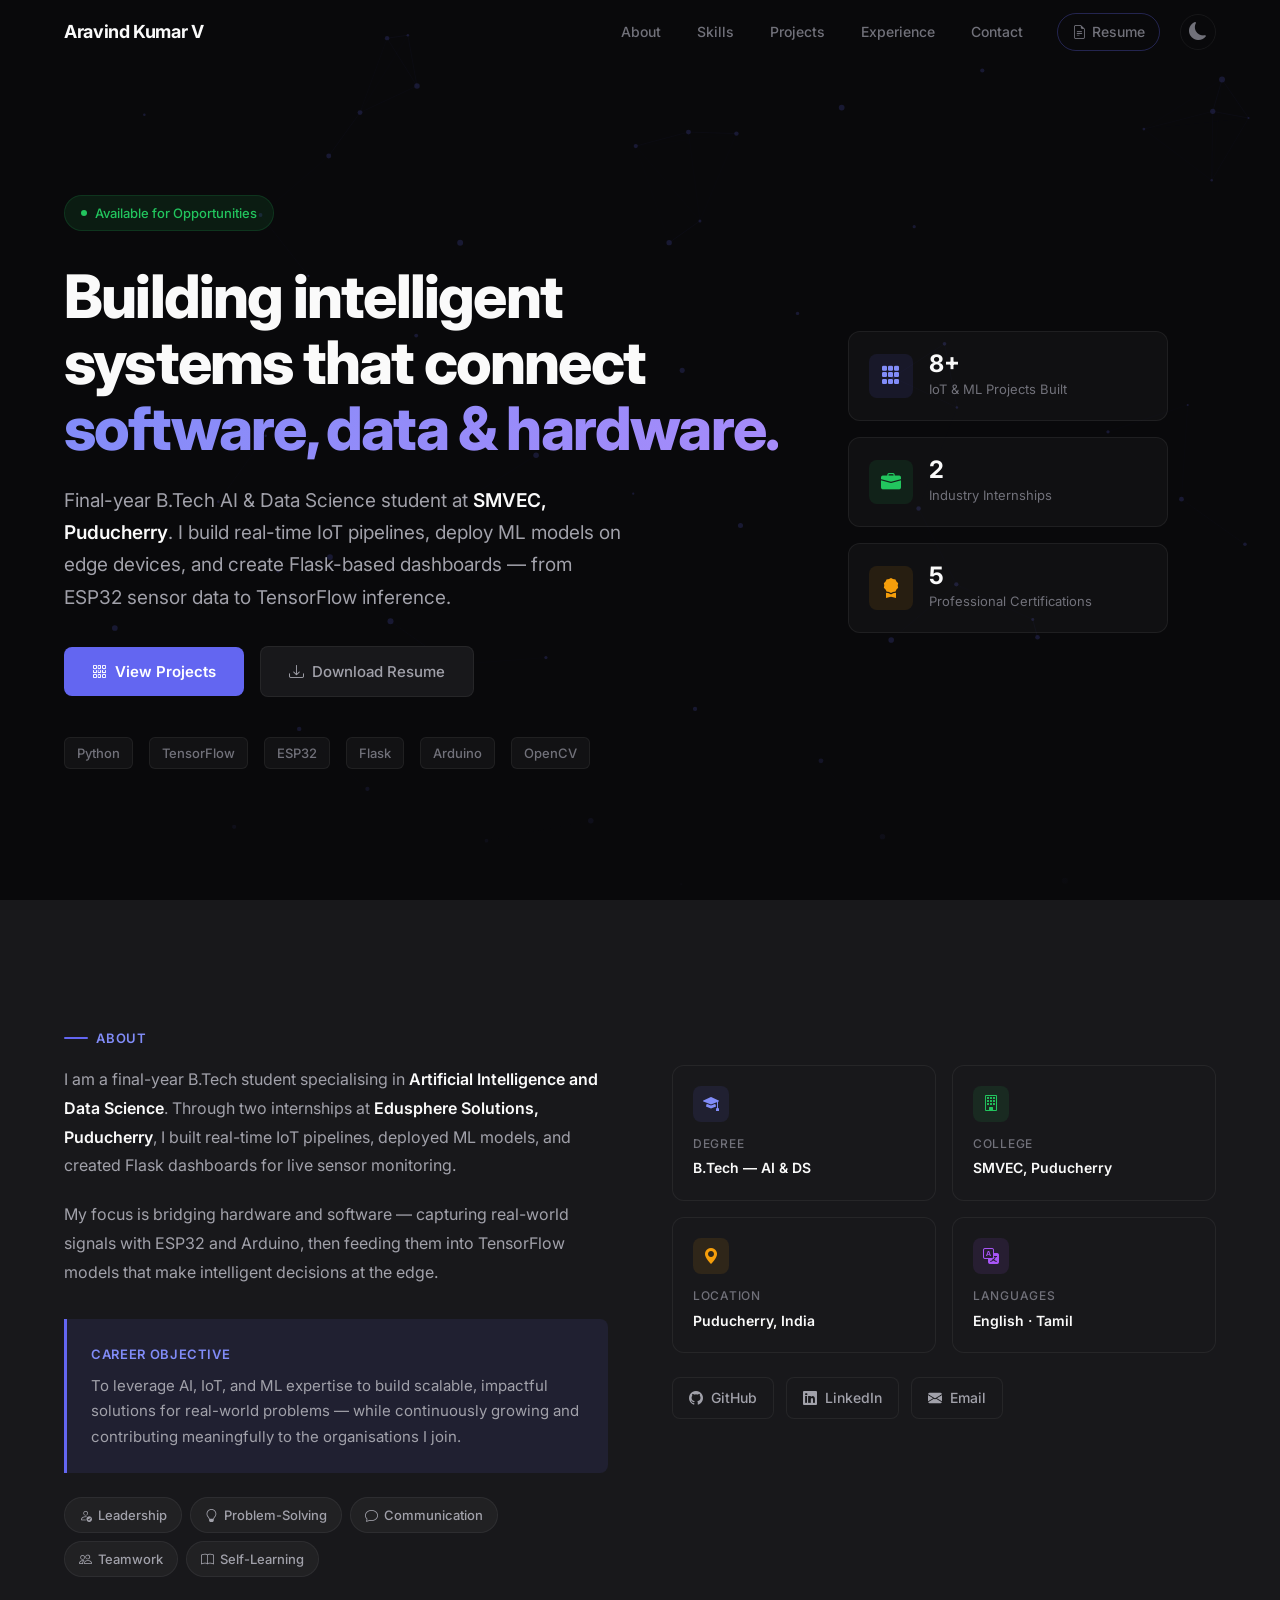
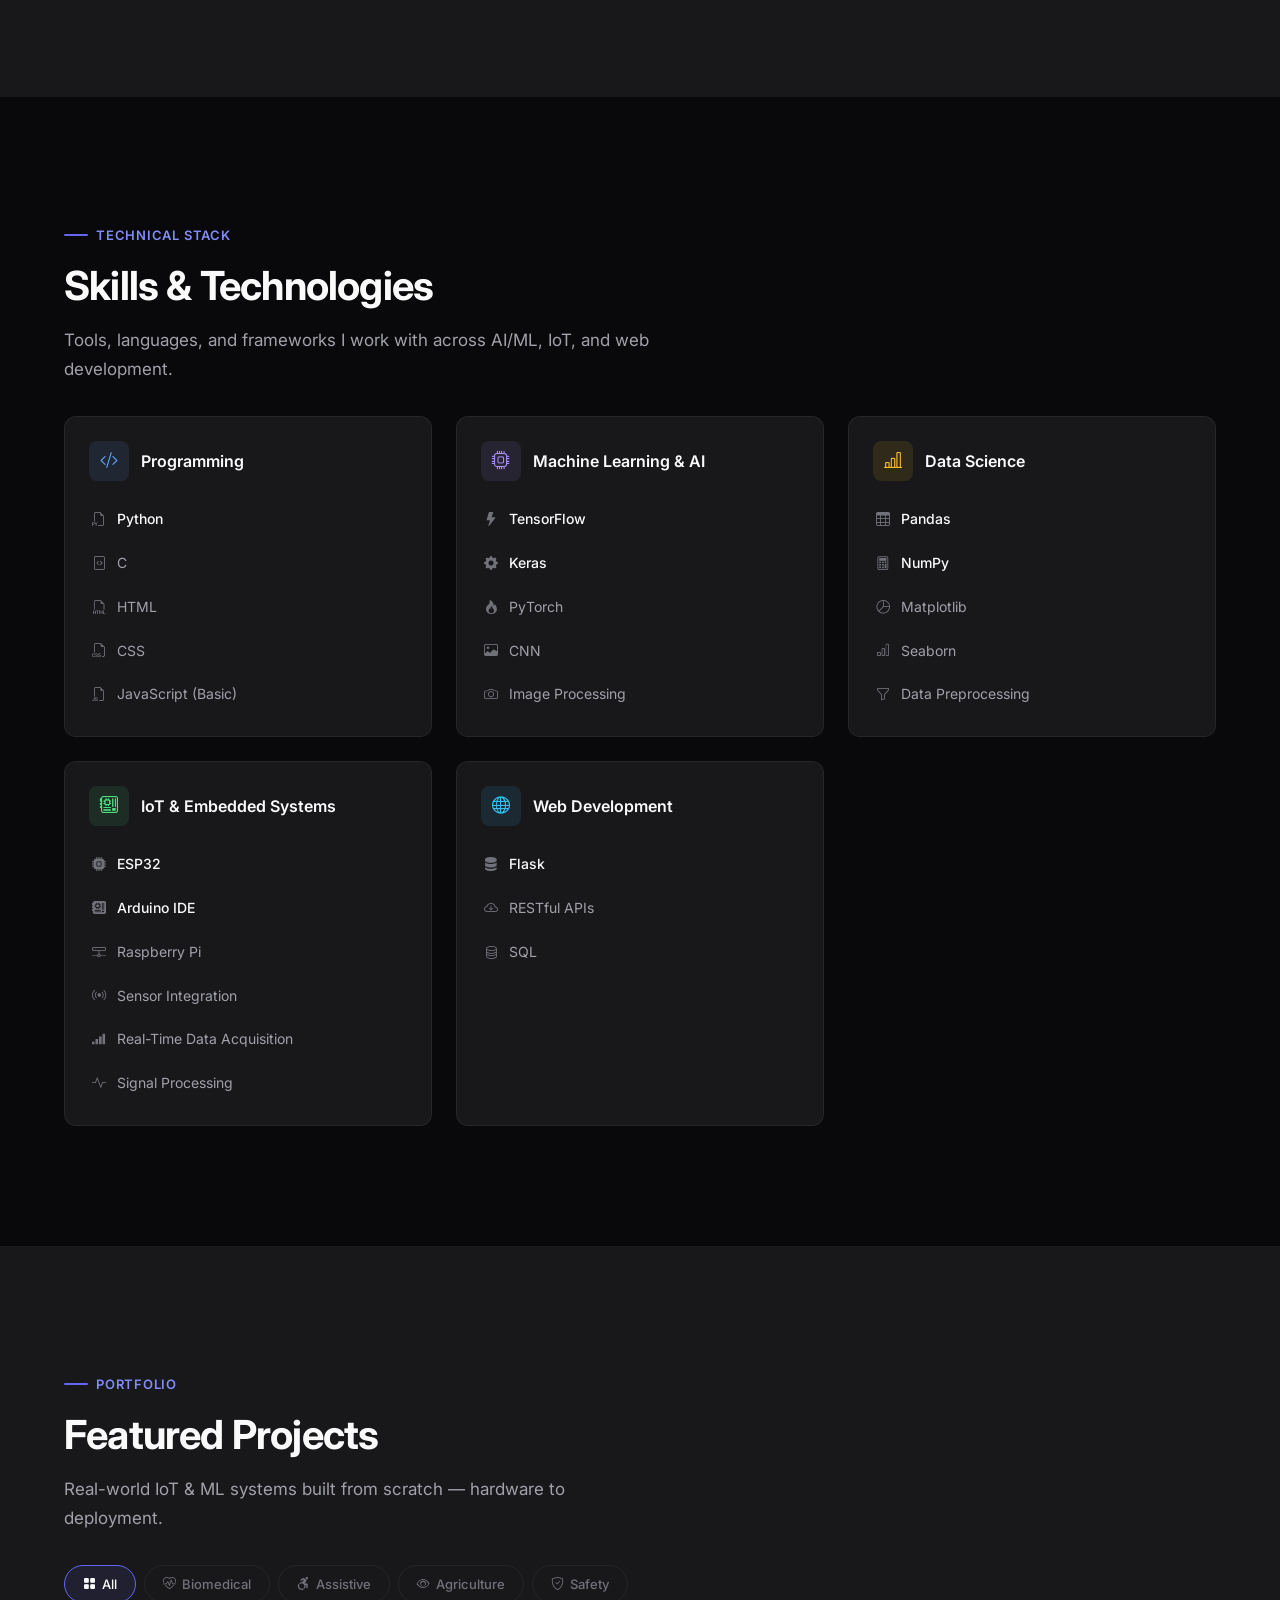
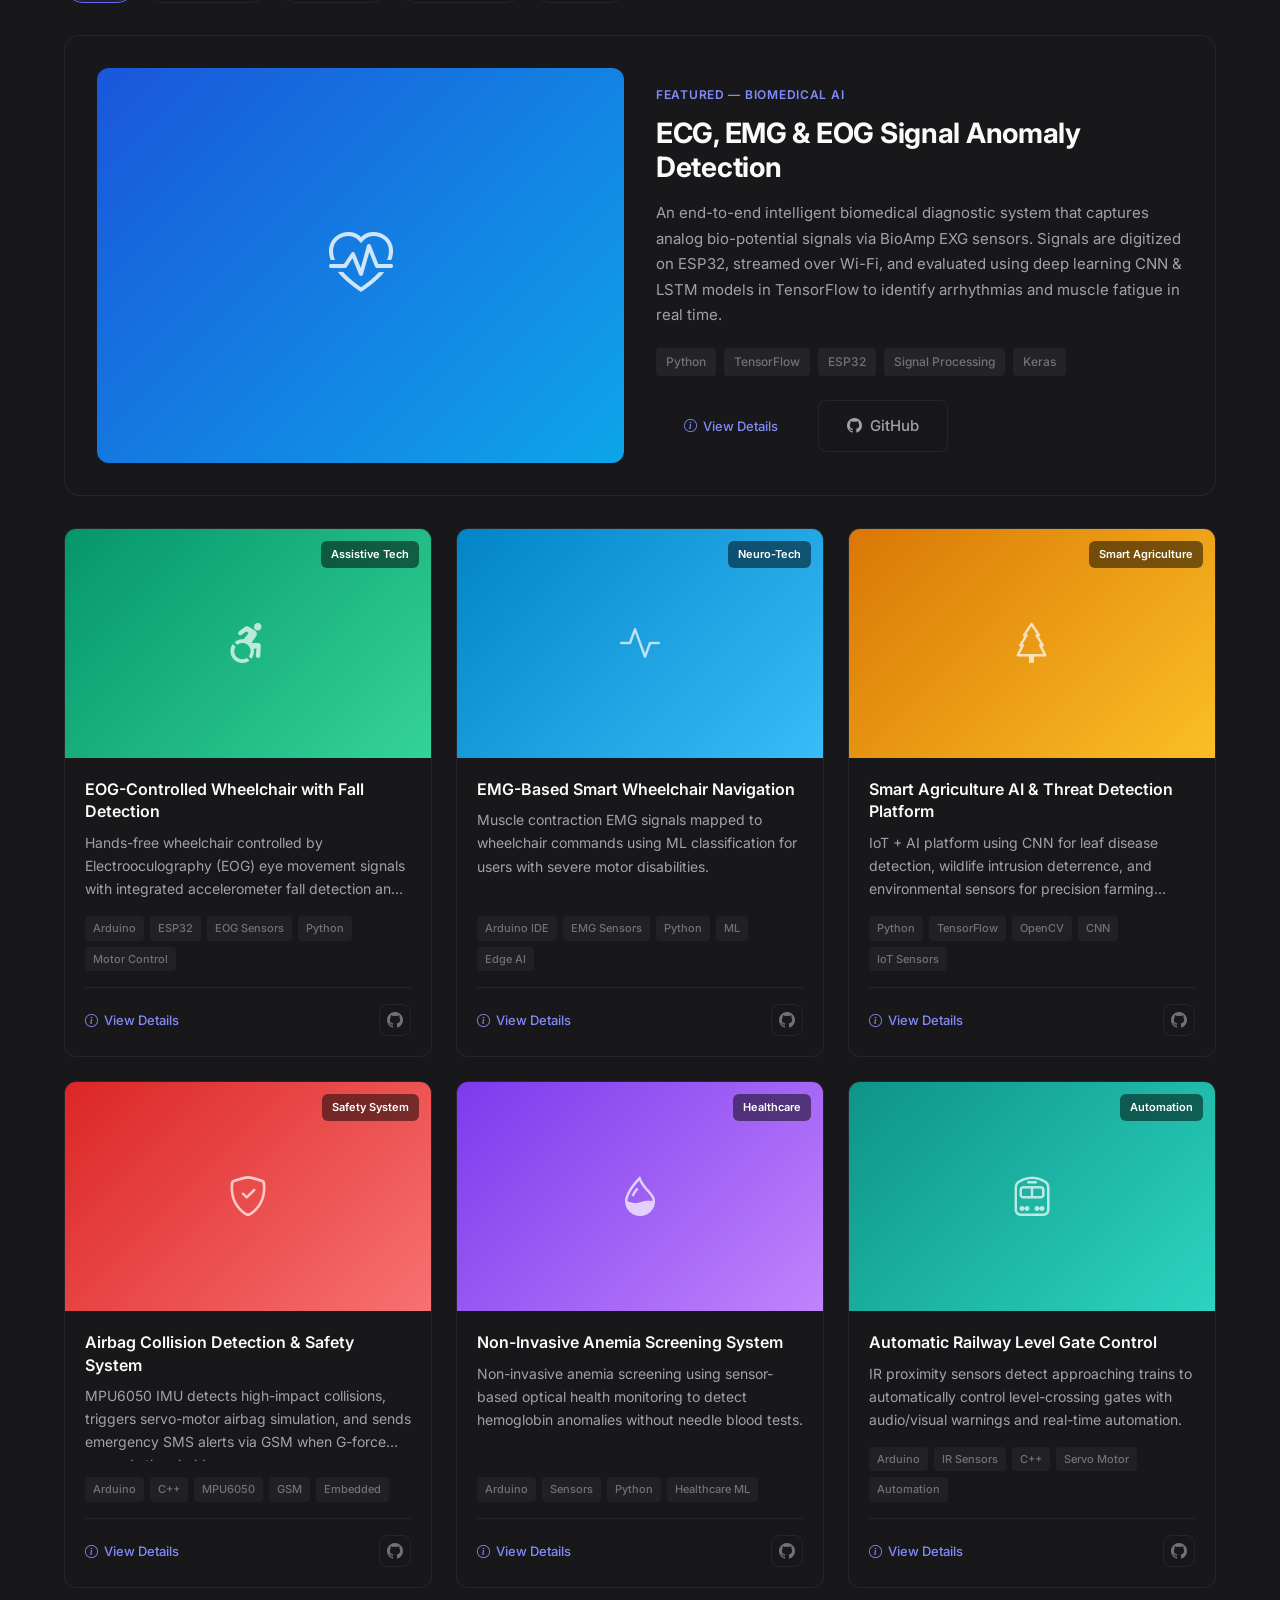
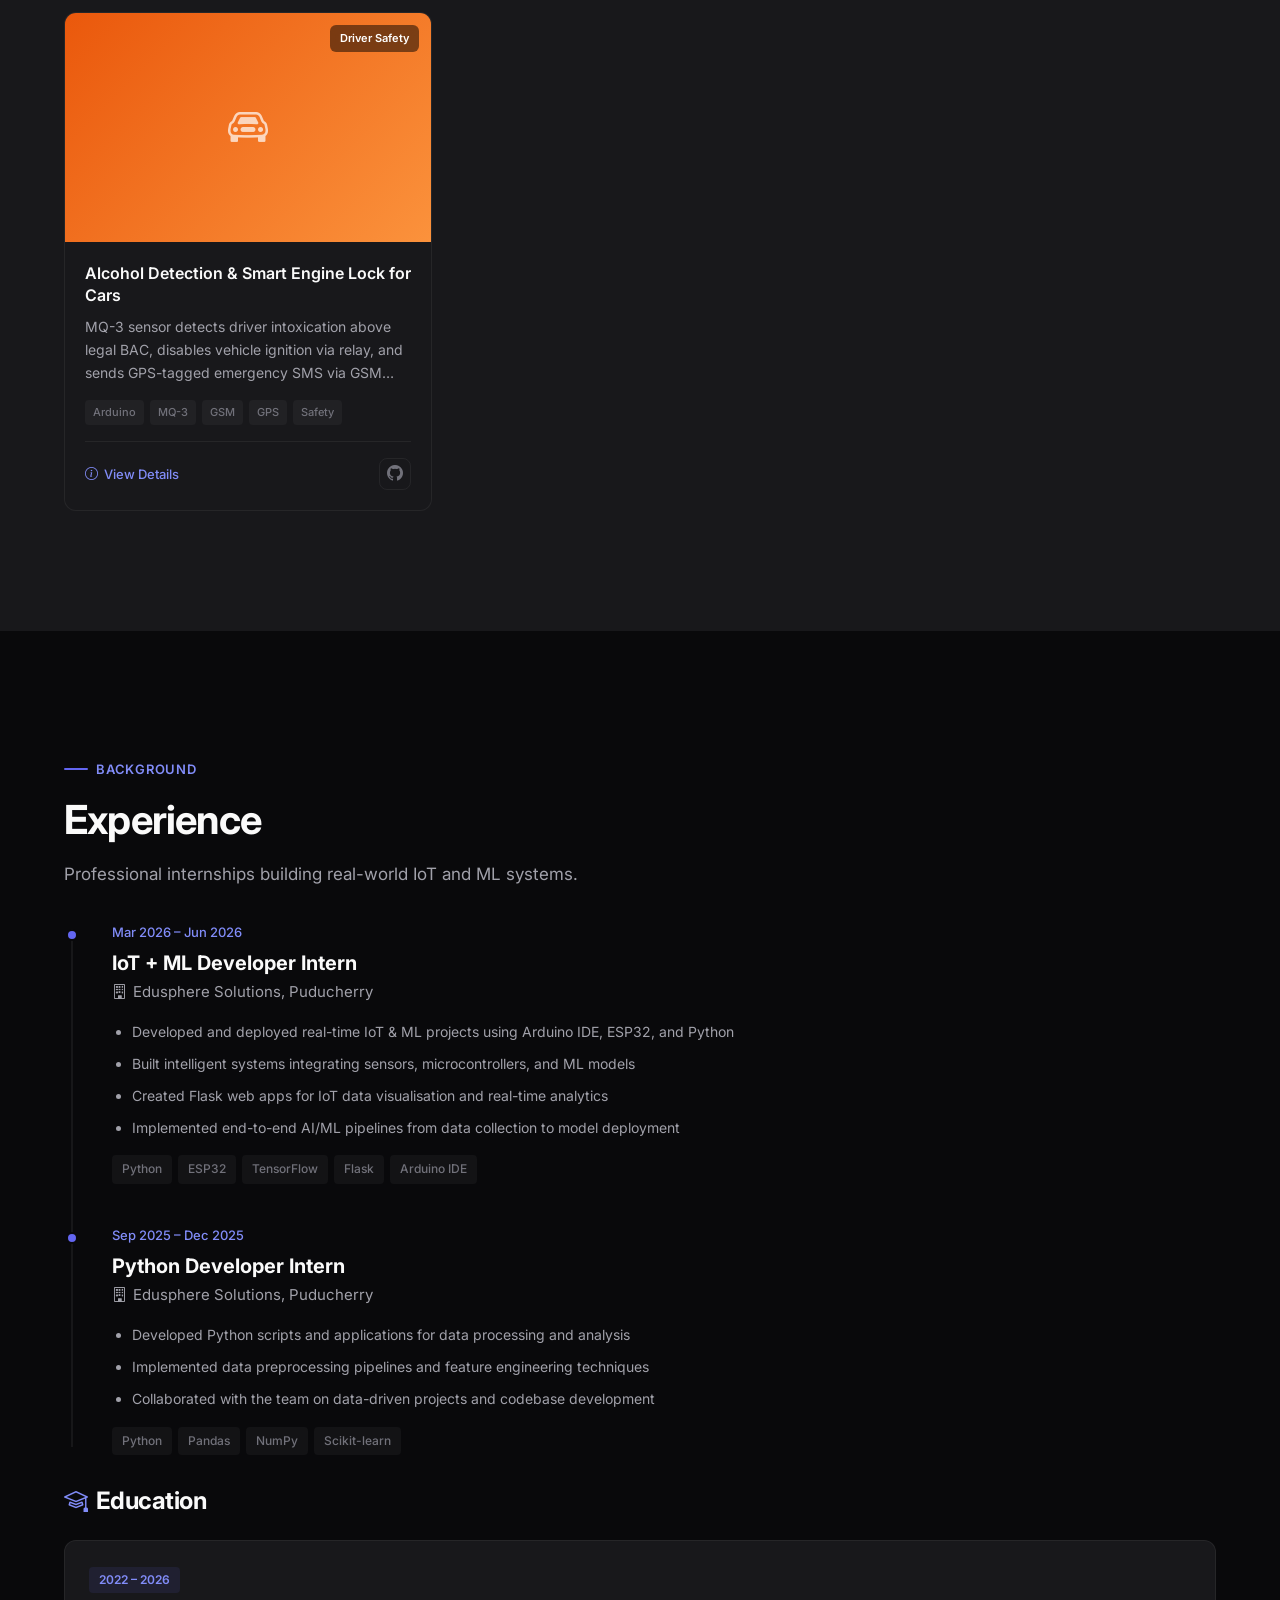
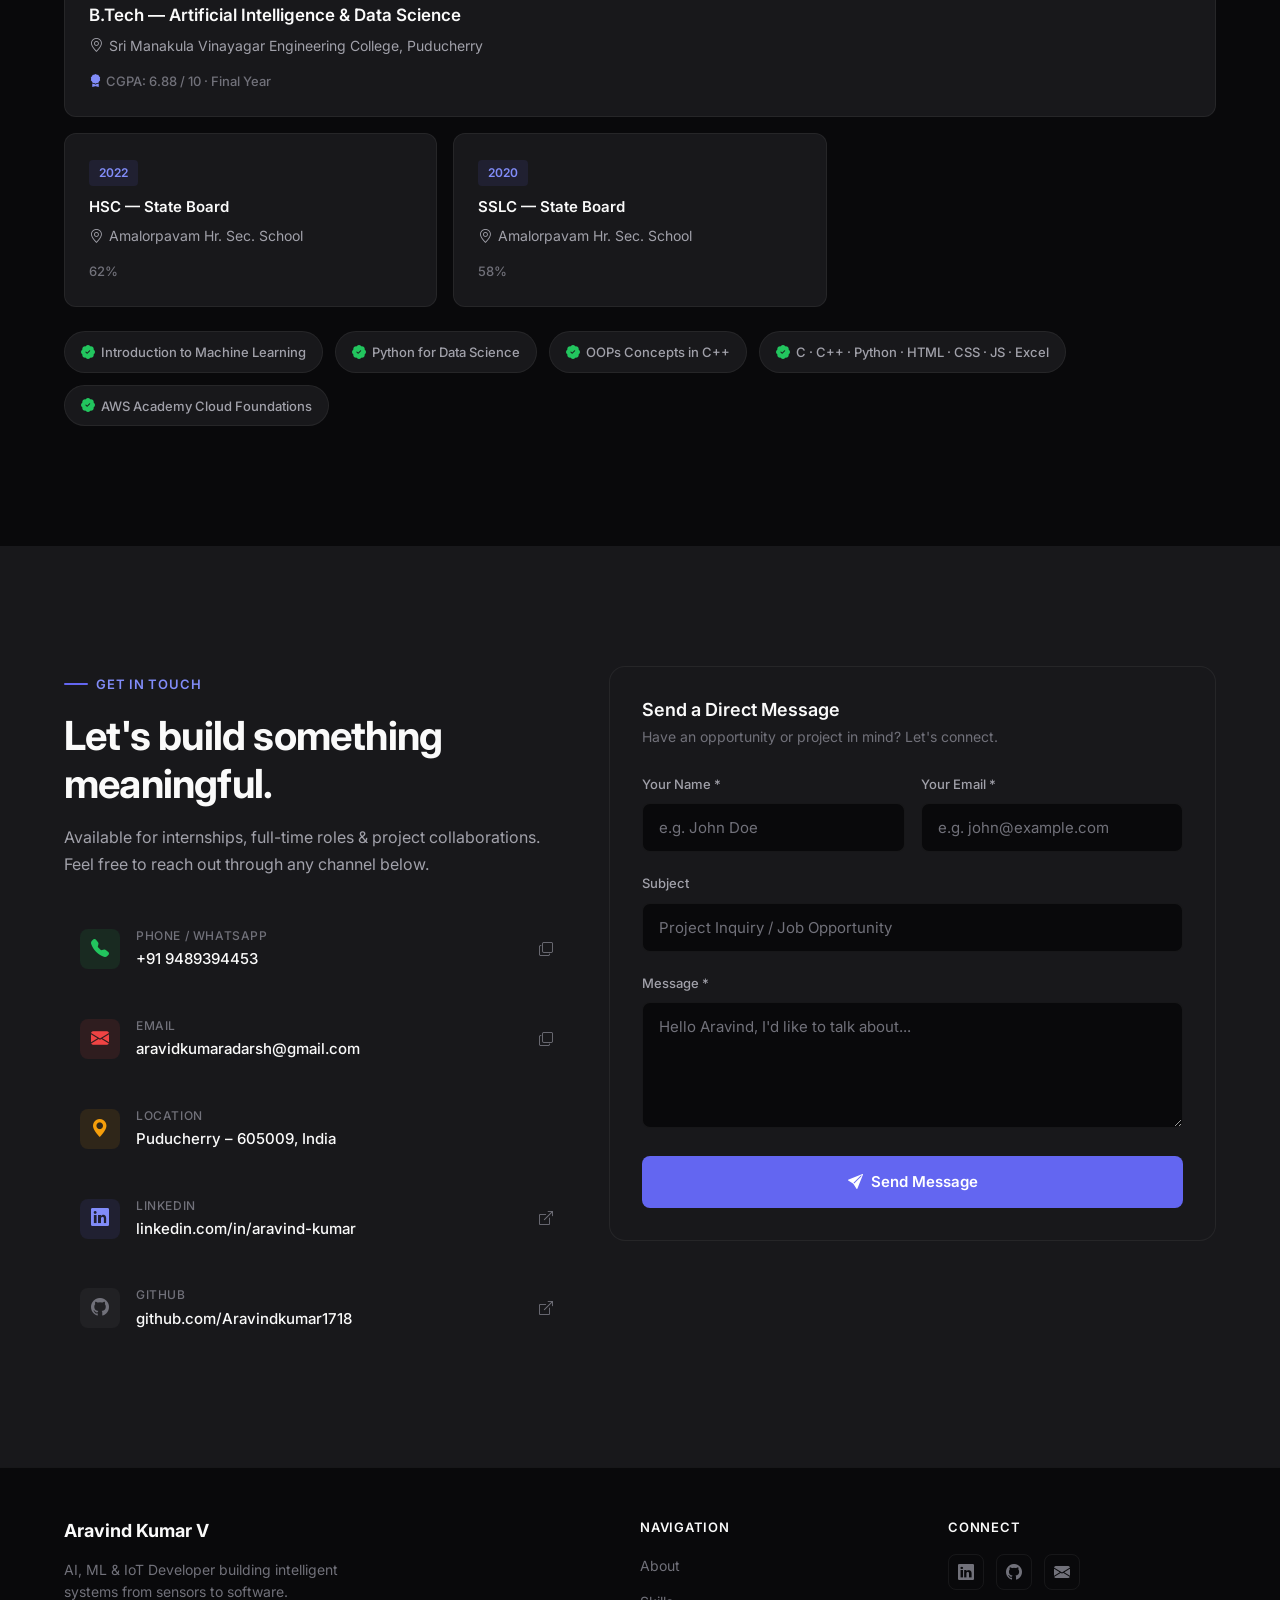
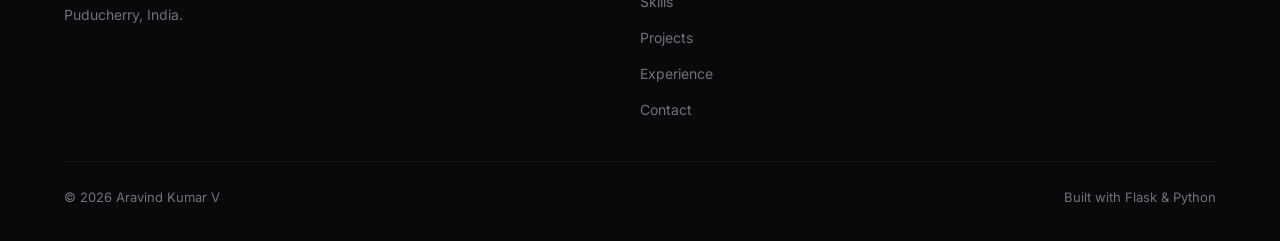
==== commit 8874de0f: "feat: add day/night theme toggle + Render production deployment - Add light/dark theme toggle with m" ====
--- a/index.html
+++ b/index.html
@@ -1,4 +1,4 @@
-<!DOCTYPE html>
+﻿<!DOCTYPE html>
 <html lang="en">
 
 <head>
@@ -12,123 +12,136 @@
   <meta name="robots" content="index, follow" />
   <title>Aravind Kumar V — AI, ML & IoT Developer</title>
 
-  <!-- Bootstrap 5 -->
-  <link href="https://cdn.jsdelivr.net/npm/bootstrap@5.3.2/dist/css/bootstrap.min.css" rel="stylesheet" />
   <!-- Bootstrap Icons -->
   <link href="https://cdn.jsdelivr.net/npm/bootstrap-icons@1.11.3/font/bootstrap-icons.min.css" rel="stylesheet" />
+  <!-- Bootstrap 5 (JS only — for modals) -->
+  <link href="https://cdn.jsdelivr.net/npm/bootstrap@5.3.2/dist/css/bootstrap.min.css" rel="stylesheet" />
   <!-- Google Fonts -->
   <link href="https://fonts.googleapis.com/css2?family=Inter:wght@400;500;600;700;800&display=swap" rel="stylesheet" />
   <!-- Custom CSS -->
-  <link rel="stylesheet" href="static/css/style.css" />
+  <link rel="stylesheet" href="style.css" />
+  <!-- Theme flash prevention: apply saved theme before first paint -->
+  <script>
+    (function() {
+      var t = localStorage.getItem('theme');
+      if (t === 'light') document.documentElement.setAttribute('data-theme', 'light');
+    })();
+  </script>
 </head>
 
 <body>
 
-  <!-- ====== NAVBAR ====== -->
-  <nav class="navbar navbar-expand-lg fixed-top" id="mainNavbar">
+  <!-- ====== NAVIGATION ====== -->
+  <nav class="navbar" id="mainNavbar">
     <div class="container">
-      <a class="navbar-brand" href="#home">
-        <span class="brand-icon">AK</span>
-        <span>Aravind Kumar V</span>
-      </a>
-      <button class="navbar-toggler custom-toggler" type="button" data-bs-toggle="collapse" data-bs-target="#navMenu"
-        aria-controls="navMenu" aria-expanded="false" aria-label="Toggle navigation">
-        <i class="bi bi-list"></i>
+      <a class="nav-brand" href="#home">Aravind Kumar V</a>
+
+      <div class="nav-links" id="navLinks">
+        <a href="#about" class="nav-link">About</a>
+        <a href="#skills" class="nav-link">Skills</a>
+        <a href="#projects" class="nav-link">Projects</a>
+        <a href="#experience" class="nav-link">Experience</a>
+        <a href="#contact" class="nav-link">Contact</a>
+        <a href="#" class="nav-resume" data-bs-toggle="modal" data-bs-target="#resumeModal">
+          <i class="bi bi-file-earmark-text"></i> Resume
+        </a>
+        <button class="theme-toggle" id="themeToggle" aria-label="Toggle light/dark theme" title="Switch theme">
+          <i class="bi bi-moon-fill icon-moon"></i>
+          <i class="bi bi-sun-fill icon-sun"></i>
+        </button>
+      </div>
+
+      <button class="nav-toggle" id="navToggle" aria-label="Toggle navigation">
+        <span></span>
+        <span></span>
+        <span></span>
       </button>
-      <div class="collapse navbar-collapse" id="navMenu">
-        <ul class="navbar-nav ms-auto align-items-lg-center gap-1">
-          <li class="nav-item"><a class="nav-link" href="#about">About</a></li>
-          <li class="nav-item"><a class="nav-link" href="#skills">Skills</a></li>
-          <li class="nav-item"><a class="nav-link" href="#projects">Projects</a></li>
-          <li class="nav-item"><a class="nav-link" href="#experience">Experience</a></li>
-          <li class="nav-item"><a class="nav-link" href="#contact">Contact</a></li>
-          <li class="nav-item ms-lg-2">
-            <a class="nav-cta" href="#" data-bs-toggle="modal" data-bs-target="#resumeModal">
-              <i class="bi bi-file-earmark-text me-1"></i>Resume
-            </a>
-          </li>
-        </ul>
-      </div>
     </div>
   </nav>
 
+  <!-- Mobile menu -->
+  <div class="nav-mobile" id="navMobile">
+    <a href="#about" class="mobile-nav-link">About</a>
+    <a href="#skills" class="mobile-nav-link">Skills</a>
+    <a href="#projects" class="mobile-nav-link">Projects</a>
+    <a href="#experience" class="mobile-nav-link">Experience</a>
+    <a href="#contact" class="mobile-nav-link">Contact</a>
+    <a href="#" class="nav-resume-mobile" data-bs-toggle="modal" data-bs-target="#resumeModal">
+      <i class="bi bi-file-earmark-text"></i> Resume
+    </a>
+    <button class="mobile-theme-toggle" id="mobileThemeToggle" aria-label="Toggle light/dark theme">
+      <i class="bi bi-moon-fill"></i> <span>Light Mode</span>
+    </button>
+  </div>
+
   <!-- ====== HERO ====== -->
   <section id="home" class="hero">
-    <div class="container hero-container">
-      <div class="row align-items-center g-5">
-
-        <!-- Left: text -->
-        <div class="col-lg-7 hero-text">
-          <div class="status-chip">
-            <span class="status-dot"></span>
+    <canvas id="heroCanvas" class="hero-canvas"></canvas>
+    <div class="hero-gradient"></div>
+
+    <div class="container">
+      <div class="hero-row" style="display:flex;align-items:center;gap:64px;">
+
+        <div class="hero-content" style="flex:1;">
+          <div class="hero-status">
+            <span class="hero-status-dot"></span>
             Available for Opportunities
           </div>
 
-          <div class="hero-role">
-            <span class="role-tag">AI &amp; ML</span>
-            <span class="role-sep">·</span>
-            <span class="role-tag">IoT Systems</span>
-            <span class="role-sep">·</span>
-            <span class="role-tag">Python Developer</span>
-          </div>
-
-          <h1 class="hero-name">
+          <h1 class="hero-headline">
             Building intelligent systems that connect
-            <span class="text-gradient">software, data &amp; hardware.</span>
+            <span class="text-accent">software, data & hardware.</span>
           </h1>
 
           <p class="hero-bio">
-            Final-year B.Tech AI &amp; Data Science student at <strong>SMVEC, Puducherry</strong>.
+            Final-year B.Tech AI & Data Science student at <strong>SMVEC, Puducherry</strong>.
             I build real-time IoT pipelines, deploy ML models on edge devices, and create
             Flask-based dashboards — from ESP32 sensor data to TensorFlow inference.
           </p>
 
           <div class="hero-actions">
-            <a href="#projects" class="btn-primary-hero">
+            <a href="#projects" class="btn-primary">
               <i class="bi bi-grid-3x3-gap"></i> View Projects
             </a>
-            <a href="static/docs/Aravind_Kumar_V_Resume.pdf" download="Aravind_Kumar_V_Resume.pdf" class="btn-outline-hero" id="btnDownloadResume">
+            <a href="static/docs/Aravind_Kumar_V_Resume.pdf" download="Aravind_Kumar_V_Resume.pdf" class="btn-secondary">
               <i class="bi bi-download"></i> Download Resume
             </a>
-            <button type="button" class="btn-resume-options" data-bs-toggle="modal" data-bs-target="#resumeModal" title="More Resume Options">
-              <i class="bi bi-three-dots"></i>
-            </button>
-          </div>
-
-          <div class="hero-tech-stack">
+          </div>
+
+          <div class="hero-tech">
             <span>Python</span>
-            <div class="tech-divider"></div>
             <span>TensorFlow</span>
-            <div class="tech-divider"></div>
             <span>ESP32</span>
-            <div class="tech-divider"></div>
             <span>Flask</span>
-            <div class="tech-divider"></div>
             <span>Arduino</span>
-            <div class="tech-divider"></div>
             <span>OpenCV</span>
           </div>
         </div>
 
-        <!-- Right: summary cards -->
-        <div class="col-lg-5 d-none d-lg-block">
-          <div class="hero-visual">
-            <div class="hero-stat-card">
-              <div class="hero-stat-icon"><i class="bi bi-grid-3x3-gap-fill"></i></div>
+        <div class="hero-stats-col" style="flex:0 0 320px;">
+          <div class="hero-stats">
+            <div class="hero-stat">
+              <div class="hero-stat-icon" style="background:var(--accent-soft);color:var(--accent-light)">
+                <i class="bi bi-grid-3x3-gap-fill"></i>
+              </div>
               <div>
                 <div class="hero-stat-value">8+</div>
-                <div class="hero-stat-label">IoT &amp; ML Projects Built</div>
-              </div>
-            </div>
-            <div class="hero-stat-card">
-              <div class="hero-stat-icon" style="background:rgba(34,197,94,0.1);color:#22c55e"><i class="bi bi-briefcase-fill"></i></div>
+                <div class="hero-stat-label">IoT & ML Projects Built</div>
+              </div>
+            </div>
+            <div class="hero-stat">
+              <div class="hero-stat-icon" style="background:var(--green-soft);color:var(--green)">
+                <i class="bi bi-briefcase-fill"></i>
+              </div>
               <div>
                 <div class="hero-stat-value">2</div>
                 <div class="hero-stat-label">Industry Internships</div>
               </div>
             </div>
-            <div class="hero-stat-card">
-              <div class="hero-stat-icon" style="background:rgba(245,158,11,0.1);color:#f59e0b"><i class="bi bi-award-fill"></i></div>
+            <div class="hero-stat">
+              <div class="hero-stat-icon" style="background:var(--amber-soft);color:var(--amber)">
+                <i class="bi bi-award-fill"></i>
+              </div>
               <div>
                 <div class="hero-stat-value">5</div>
                 <div class="hero-stat-label">Professional Certifications</div>
@@ -144,92 +157,76 @@
   <!-- ====== ABOUT ====== -->
   <section id="about" class="section-alt">
     <div class="container">
-      <div class="section-header reveal">
-        <span class="eyebrow">About</span>
-        <h2 class="section-title">Building smart systems from silicon to software.</h2>
-      </div>
-
-      <div class="row g-5 align-items-start">
-
-        <div class="col-lg-6 reveal">
-          <p class="about-intro">
+      <div class="section-label reveal">About</div>
+
+      <div class="about-grid">
+        <div class="about-text reveal">
+          <p>
             I am a final-year B.Tech student specialising in <strong>Artificial Intelligence and
             Data Science</strong>. Through two internships at <strong>Edusphere Solutions, Puducherry</strong>,
             I built real-time IoT pipelines, deployed ML models, and created Flask dashboards
             for live sensor monitoring.
           </p>
-          <p class="about-intro" style="margin-top:-16px">
+          <p>
             My focus is bridging hardware and software — capturing real-world signals with
             ESP32 and Arduino, then feeding them into TensorFlow models that make
             intelligent decisions at the edge.
           </p>
 
-          <div class="career-callout">
-            <p class="career-callout-title">Career Objective</p>
-            <p class="career-callout-body">
+          <div class="about-objective">
+            <div class="about-objective-title">Career Objective</div>
+            <p>
               To leverage AI, IoT, and ML expertise to build scalable, impactful solutions
               for real-world problems — while continuously growing and contributing
               meaningfully to the organisations I join.
             </p>
           </div>
 
-          <div class="soft-skills-row">
-            <span class="soft-pill"><i class="bi bi-person-check"></i> Leadership</span>
-            <span class="soft-pill"><i class="bi bi-lightbulb"></i> Problem-Solving</span>
-            <span class="soft-pill"><i class="bi bi-chat"></i> Communication</span>
-            <span class="soft-pill"><i class="bi bi-people"></i> Teamwork</span>
-            <span class="soft-pill"><i class="bi bi-book"></i> Self-Learning</span>
-          </div>
-        </div>
-
-        <div class="col-lg-6 reveal">
-          <div class="row g-3">
-            <div class="col-6">
-              <div class="info-tile">
-                <div class="info-tile-ico" style="background:rgba(59,130,246,0.1);color:#3b82f6"><i class="bi bi-mortarboard-fill"></i></div>
-                <span class="info-tile-lbl">Degree</span>
-                <span class="info-tile-val">B.Tech — AI &amp; DS</span>
-              </div>
-            </div>
-            <div class="col-6">
-              <div class="info-tile">
-                <div class="info-tile-ico" style="background:rgba(34,197,94,0.1);color:#22c55e"><i class="bi bi-building"></i></div>
-                <span class="info-tile-lbl">College</span>
-                <span class="info-tile-val">SMVEC, Puducherry</span>
-              </div>
-            </div>
-            <div class="col-6">
-              <div class="info-tile">
-                <div class="info-tile-ico" style="background:rgba(245,158,11,0.1);color:#f59e0b"><i class="bi bi-geo-alt-fill"></i></div>
-                <span class="info-tile-lbl">Location</span>
-                <span class="info-tile-val">Puducherry, India</span>
-              </div>
-            </div>
-            <div class="col-6">
-              <div class="info-tile">
-                <div class="info-tile-ico" style="background:rgba(168,85,247,0.1);color:#a855f7"><i class="bi bi-translate"></i></div>
-                <span class="info-tile-lbl">Languages</span>
-                <span class="info-tile-val">English · Tamil</span>
-              </div>
-            </div>
-          </div>
-
-          <div class="social-card">
-            <p class="social-card-title">Connect With Me</p>
-            <div class="social-links">
-              <a href="https://github.com/Aravindkumar1718" target="_blank" rel="noopener noreferrer" class="soc-btn soc-github">
-                <i class="bi bi-github"></i> GitHub
-              </a>
-              <a href="https://linkedin.com/in/aravind-kumar-6018b425b" target="_blank" rel="noopener noreferrer" class="soc-btn soc-linkedin">
-                <i class="bi bi-linkedin"></i> LinkedIn
-              </a>
-              <a href="mailto:aravidkumaradarsh@gmail.com" class="soc-btn soc-email">
-                <i class="bi bi-envelope-fill"></i> Email
-              </a>
-            </div>
-          </div>
-        </div>
-
+          <div class="about-traits">
+            <span class="about-trait"><i class="bi bi-person-check"></i> Leadership</span>
+            <span class="about-trait"><i class="bi bi-lightbulb"></i> Problem-Solving</span>
+            <span class="about-trait"><i class="bi bi-chat"></i> Communication</span>
+            <span class="about-trait"><i class="bi bi-people"></i> Teamwork</span>
+            <span class="about-trait"><i class="bi bi-book"></i> Self-Learning</span>
+          </div>
+        </div>
+
+        <div class="reveal">
+          <div class="about-info">
+            <div class="info-tile">
+              <div class="info-tile-icon" style="background:var(--accent-soft);color:var(--accent-light)"><i class="bi bi-mortarboard-fill"></i></div>
+              <span class="info-tile-label">Degree</span>
+              <span class="info-tile-value">B.Tech — AI & DS</span>
+            </div>
+            <div class="info-tile">
+              <div class="info-tile-icon" style="background:var(--green-soft);color:var(--green)"><i class="bi bi-building"></i></div>
+              <span class="info-tile-label">College</span>
+              <span class="info-tile-value">SMVEC, Puducherry</span>
+            </div>
+            <div class="info-tile">
+              <div class="info-tile-icon" style="background:var(--amber-soft);color:var(--amber)"><i class="bi bi-geo-alt-fill"></i></div>
+              <span class="info-tile-label">Location</span>
+              <span class="info-tile-value">Puducherry, India</span>
+            </div>
+            <div class="info-tile">
+              <div class="info-tile-icon" style="background:rgba(168,85,247,0.1);color:#a855f7"><i class="bi bi-translate"></i></div>
+              <span class="info-tile-label">Languages</span>
+              <span class="info-tile-value">English · Tamil</span>
+            </div>
+          </div>
+
+          <div class="about-socials">
+            <a href="https://github.com/Aravindkumar1718" target="_blank" rel="noopener noreferrer" class="about-social">
+              <i class="bi bi-github"></i> GitHub
+            </a>
+            <a href="https://linkedin.com/in/aravind-kumar-6018b425b" target="_blank" rel="noopener noreferrer" class="about-social">
+              <i class="bi bi-linkedin"></i> LinkedIn
+            </a>
+            <a href="mailto:aravidkumaradarsh@gmail.com" class="about-social">
+              <i class="bi bi-envelope-fill"></i> Email
+            </a>
+          </div>
+        </div>
       </div>
     </div>
   </section>
@@ -237,105 +234,83 @@
   <!-- ====== SKILLS ====== -->
   <section id="skills" class="section">
     <div class="container">
-      <div class="section-header text-center reveal">
-        <span class="eyebrow">Technical Stack</span>
-        <h2 class="section-title">Skills &amp; Technologies</h2>
-        <p class="section-subtitle">Tools, languages, and frameworks I work with.</p>
-      </div>
-
-      <div class="row g-4 mt-3 justify-content-center">
-
-        <!-- 1. Programming -->
-        <div class="col-md-6 col-lg-4 reveal">
-          <div class="skill-card">
-            <div class="skill-card-head">
-              <div class="skill-card-ico" style="background:rgba(96,165,250,0.1)">
-                <i class="bi bi-code-slash" style="color:#60a5fa"></i>
-              </div>
-              <h5>Programming</h5>
-            </div>
-            <div class="badge-cloud">
-              <span class="skbadge blue"><i class="bi bi-filetype-py"></i> Python</span>
-              <span class="skbadge blue"><i class="bi bi-file-code"></i> C</span>
-              <span class="skbadge blue"><i class="bi bi-filetype-html"></i> HTML</span>
-              <span class="skbadge blue"><i class="bi bi-filetype-css"></i> CSS</span>
-              <span class="skbadge blue"><i class="bi bi-filetype-js"></i> JavaScript (Basic)</span>
-            </div>
-          </div>
-        </div>
-
-        <!-- 2. IoT & Embedded -->
-        <div class="col-md-6 col-lg-4 reveal">
-          <div class="skill-card">
-            <div class="skill-card-head">
-              <div class="skill-card-ico" style="background:rgba(74,222,128,0.1)">
-                <i class="bi bi-motherboard" style="color:#4ade80"></i>
-              </div>
-              <h5>IoT &amp; Embedded Systems</h5>
-            </div>
-            <div class="badge-cloud">
-              <span class="skbadge green"><i class="bi bi-motherboard-fill"></i> Arduino IDE</span>
-              <span class="skbadge green"><i class="bi bi-cpu-fill"></i> ESP32</span>
-              <span class="skbadge green"><i class="bi bi-hdd-network"></i> Raspberry Pi</span>
-              <span class="skbadge green"><i class="bi bi-broadcast"></i> Sensor Integration</span>
-              <span class="skbadge green"><i class="bi bi-reception-4"></i> Real-Time Data Acquisition</span>
-              <span class="skbadge green"><i class="bi bi-activity"></i> Signal Processing</span>
-            </div>
-          </div>
-        </div>
-
-        <!-- 3. Web Development -->
-        <div class="col-md-6 col-lg-4 reveal">
-          <div class="skill-card">
-            <div class="skill-card-head">
-              <div class="skill-card-ico" style="background:rgba(56,189,248,0.1)">
-                <i class="bi bi-globe" style="color:#38bdf8"></i>
-              </div>
-              <h5>Web Development</h5>
-            </div>
-            <div class="badge-cloud">
-              <span class="skbadge sky"><i class="bi bi-server"></i> Flask</span>
-              <span class="skbadge sky"><i class="bi bi-cloud-arrow-down"></i> RESTful APIs</span>
-              <span class="skbadge sky"><i class="bi bi-database"></i> SQL</span>
-            </div>
-          </div>
-        </div>
-
-        <!-- 4. Machine Learning & AI -->
-        <div class="col-md-6 col-lg-4 reveal">
-          <div class="skill-card">
-            <div class="skill-card-head">
-              <div class="skill-card-ico" style="background:rgba(167,139,250,0.1)">
-                <i class="bi bi-cpu" style="color:#a78bfa"></i>
-              </div>
-              <h5>Machine Learning &amp; AI</h5>
-            </div>
-            <div class="badge-cloud">
-              <span class="skbadge purple"><i class="bi bi-lightning-fill"></i> TensorFlow</span>
-              <span class="skbadge purple"><i class="bi bi-gear-fill"></i> Keras</span>
-              <span class="skbadge purple"><i class="bi bi-fire"></i> PyTorch</span>
-              <span class="skbadge purple"><i class="bi bi-image"></i> CNN</span>
-              <span class="skbadge purple"><i class="bi bi-camera"></i> Image Processing</span>
-            </div>
-          </div>
-        </div>
-
-        <!-- 5. Data Science -->
-        <div class="col-md-6 col-lg-4 reveal">
-          <div class="skill-card">
-            <div class="skill-card-head">
-              <div class="skill-card-ico" style="background:rgba(251,191,36,0.1)">
-                <i class="bi bi-bar-chart-line" style="color:#fbbf24"></i>
-              </div>
-              <h5>Data Science</h5>
-            </div>
-            <div class="badge-cloud">
-              <span class="skbadge amber"><i class="bi bi-table"></i> Pandas</span>
-              <span class="skbadge amber"><i class="bi bi-calculator"></i> NumPy</span>
-              <span class="skbadge amber"><i class="bi bi-pie-chart"></i> Matplotlib</span>
-              <span class="skbadge amber"><i class="bi bi-bar-chart"></i> Seaborn</span>
-              <span class="skbadge amber"><i class="bi bi-funnel"></i> Data Preprocessing</span>
-            </div>
+      <div class="section-label reveal">Technical Stack</div>
+      <h2 class="section-title reveal">Skills & Technologies</h2>
+      <p class="section-desc reveal">Tools, languages, and frameworks I work with across AI/ML, IoT, and web development.</p>
+
+      <div class="skills-grid mt-8 reveal-stagger">
+
+        <!-- Programming -->
+        <div class="skill-category reveal">
+          <div class="skill-cat-header">
+            <div class="skill-cat-icon" style="background:rgba(96,165,250,0.1);color:#60a5fa"><i class="bi bi-code-slash"></i></div>
+            <div class="skill-cat-title">Programming</div>
+          </div>
+          <div class="skill-list">
+            <div class="skill-item primary"><i class="bi bi-filetype-py"></i> Python</div>
+            <div class="skill-item"><i class="bi bi-file-code"></i> C</div>
+            <div class="skill-item"><i class="bi bi-filetype-html"></i> HTML</div>
+            <div class="skill-item"><i class="bi bi-filetype-css"></i> CSS</div>
+            <div class="skill-item"><i class="bi bi-filetype-js"></i> JavaScript (Basic)</div>
+          </div>
+        </div>
+
+        <!-- ML & AI -->
+        <div class="skill-category reveal">
+          <div class="skill-cat-header">
+            <div class="skill-cat-icon" style="background:rgba(167,139,250,0.1);color:#a78bfa"><i class="bi bi-cpu"></i></div>
+            <div class="skill-cat-title">Machine Learning & AI</div>
+          </div>
+          <div class="skill-list">
+            <div class="skill-item primary"><i class="bi bi-lightning-fill"></i> TensorFlow</div>
+            <div class="skill-item primary"><i class="bi bi-gear-fill"></i> Keras</div>
+            <div class="skill-item"><i class="bi bi-fire"></i> PyTorch</div>
+            <div class="skill-item"><i class="bi bi-image"></i> CNN</div>
+            <div class="skill-item"><i class="bi bi-camera"></i> Image Processing</div>
+          </div>
+        </div>
+
+        <!-- Data Science -->
+        <div class="skill-category reveal">
+          <div class="skill-cat-header">
+            <div class="skill-cat-icon" style="background:rgba(251,191,36,0.1);color:#fbbf24"><i class="bi bi-bar-chart-line"></i></div>
+            <div class="skill-cat-title">Data Science</div>
+          </div>
+          <div class="skill-list">
+            <div class="skill-item primary"><i class="bi bi-table"></i> Pandas</div>
+            <div class="skill-item primary"><i class="bi bi-calculator"></i> NumPy</div>
+            <div class="skill-item"><i class="bi bi-pie-chart"></i> Matplotlib</div>
+            <div class="skill-item"><i class="bi bi-bar-chart"></i> Seaborn</div>
+            <div class="skill-item"><i class="bi bi-funnel"></i> Data Preprocessing</div>
+          </div>
+        </div>
+
+        <!-- IoT & Embedded -->
+        <div class="skill-category reveal">
+          <div class="skill-cat-header">
+            <div class="skill-cat-icon" style="background:rgba(74,222,128,0.1);color:#4ade80"><i class="bi bi-motherboard"></i></div>
+            <div class="skill-cat-title">IoT & Embedded Systems</div>
+          </div>
+          <div class="skill-list">
+            <div class="skill-item primary"><i class="bi bi-cpu-fill"></i> ESP32</div>
+            <div class="skill-item primary"><i class="bi bi-motherboard-fill"></i> Arduino IDE</div>
+            <div class="skill-item"><i class="bi bi-hdd-network"></i> Raspberry Pi</div>
+            <div class="skill-item"><i class="bi bi-broadcast"></i> Sensor Integration</div>
+            <div class="skill-item"><i class="bi bi-reception-4"></i> Real-Time Data Acquisition</div>
+            <div class="skill-item"><i class="bi bi-activity"></i> Signal Processing</div>
+          </div>
+        </div>
+
+        <!-- Web Development -->
+        <div class="skill-category reveal">
+          <div class="skill-cat-header">
+            <div class="skill-cat-icon" style="background:rgba(56,189,248,0.1);color:#38bdf8"><i class="bi bi-globe"></i></div>
+            <div class="skill-cat-title">Web Development</div>
+          </div>
+          <div class="skill-list">
+            <div class="skill-item primary"><i class="bi bi-server"></i> Flask</div>
+            <div class="skill-item"><i class="bi bi-cloud-arrow-down"></i> RESTful APIs</div>
+            <div class="skill-item"><i class="bi bi-database"></i> SQL</div>
           </div>
         </div>
 
@@ -346,14 +321,12 @@
   <!-- ====== PROJECTS ====== -->
   <section id="projects" class="section-alt">
     <div class="container">
-      <div class="section-header text-center reveal">
-        <span class="eyebrow">Portfolio</span>
-        <h2 class="section-title">Featured Projects</h2>
-        <p class="section-subtitle">Real-world IoT &amp; ML systems built from scratch — hardware to deployment.</p>
-      </div>
-
-      <!-- Project Category Filters -->
-      <div class="proj-filters reveal">
+      <div class="section-label reveal">Portfolio</div>
+      <h2 class="section-title reveal">Featured Projects</h2>
+      <p class="section-desc reveal">Real-world IoT & ML systems built from scratch — hardware to deployment.</p>
+
+      <!-- Filter buttons -->
+      <div class="proj-filters mt-8 reveal">
         <button class="proj-filter-btn active" data-filter="all"><i class="bi bi-grid-fill"></i> All</button>
         <button class="proj-filter-btn" data-filter="biomedical"><i class="bi bi-heart-pulse"></i> Biomedical</button>
         <button class="proj-filter-btn" data-filter="assistive"><i class="bi bi-person-wheelchair"></i> Assistive</button>
@@ -361,46 +334,45 @@
         <button class="proj-filter-btn" data-filter="safety"><i class="bi bi-shield-check"></i> Safety</button>
       </div>
 
-      <div class="row g-4" id="projectsGrid">
-        
-        <div class="col-md-6 col-xl-4 proj-item reveal" data-category="biomedical">
-          <div class="proj-card">
-            <div class="proj-visual" style="background: linear-gradient(135deg, #1a56db 0%, #0ea5e9 100%)">
-              <i class="bi bi-heart-pulse proj-visual-ico"></i>
-              <span class="proj-cat-badge">Biomedical AI</span>
-            </div>
-            <div class="proj-body">
-              <h5>ECG, EMG &amp; EOG Signal Anomaly Detection</h5>
-              <p>Real-time biomedical signal acquisition using BioAmp EXG + ESP32. TensorFlow ML models classify cardiac and muscular anomalies with live health monitoring alerts.</p>
-              <div class="proj-tags">
-                
-                <span>Python</span>
-                
-                <span>TensorFlow</span>
-                
-                <span>ESP32</span>
-                
-                <span>Signal Processing</span>
-                
-                <span>Keras</span>
-                
-              </div>
-              <div class="proj-actions">
-                <button class="btn-proj-details" data-project-id="1">
-                  <i class="bi bi-info-circle"></i> View Details
-                </button>
-                <a href="https://github.com/Aravindkumar1718" target="_blank" rel="noopener noreferrer" class="btn-proj-code" title="View Source Code on GitHub">
-                  <i class="bi bi-github"></i>
-                </a>
-              </div>
-            </div>
-          </div>
-        </div>
-        
-        <div class="col-md-6 col-xl-4 proj-item reveal" data-category="assistive">
+      <!-- Featured project (Project 1) -->
+      <div class="proj-featured reveal" data-category="biomedical" id="featuredProject">
+        <div class="proj-featured-visual" style="background: linear-gradient(135deg, #1a56db 0%, #0ea5e9 100%)">
+          <i class="bi bi-heart-pulse"></i>
+        </div>
+        <div>
+          <span class="proj-featured-label">Featured — Biomedical AI</span>
+          <h3 class="proj-featured-title">ECG, EMG & EOG Signal Anomaly Detection</h3>
+          <p class="proj-featured-desc">
+            An end-to-end intelligent biomedical diagnostic system that captures analog bio-potential signals via BioAmp EXG sensors. Signals are digitized on ESP32, streamed over Wi-Fi, and evaluated using deep learning CNN & LSTM models in TensorFlow to identify arrhythmias and muscle fatigue in real time.
+          </p>
+          <div class="proj-featured-tags">
+            <span>Python</span>
+            <span>TensorFlow</span>
+            <span>ESP32</span>
+            <span>Signal Processing</span>
+            <span>Keras</span>
+          </div>
+          <div class="proj-featured-actions">
+            <button class="btn-primary btn-proj-details" data-project-id="1">
+              <i class="bi bi-info-circle"></i> View Details
+            </button>
+            <a href="https://github.com/Aravindkumar1718" target="_blank" rel="noopener noreferrer" class="btn-secondary">
+              <i class="bi bi-github"></i> GitHub
+            </a>
+          </div>
+        </div>
+      </div>
+
+      <!-- Project grid (remaining 7 projects) -->
+      <div class="proj-grid reveal-stagger" id="projectsGrid">
+        
+        
+        
+        
+        <div class="proj-item reveal" data-category="assistive">
           <div class="proj-card">
             <div class="proj-visual" style="background: linear-gradient(135deg, #059669 0%, #34d399 100%)">
-              <i class="bi bi-person-wheelchair proj-visual-ico"></i>
+              <i class="bi bi-person-wheelchair"></i>
               <span class="proj-cat-badge">Assistive Tech</span>
             </div>
             <div class="proj-body">
@@ -431,10 +403,12 @@
           </div>
         </div>
         
-        <div class="col-md-6 col-xl-4 proj-item reveal" data-category="assistive">
+        
+        
+        <div class="proj-item reveal" data-category="assistive">
           <div class="proj-card">
             <div class="proj-visual" style="background: linear-gradient(135deg, #0284c7 0%, #38bdf8 100%)">
-              <i class="bi bi-activity proj-visual-ico"></i>
+              <i class="bi bi-activity"></i>
               <span class="proj-cat-badge">Neuro-Tech</span>
             </div>
             <div class="proj-body">
@@ -465,10 +439,12 @@
           </div>
         </div>
         
-        <div class="col-md-6 col-xl-4 proj-item reveal" data-category="vision">
+        
+        
+        <div class="proj-item reveal" data-category="vision">
           <div class="proj-card">
             <div class="proj-visual" style="background: linear-gradient(135deg, #d97706 0%, #fbbf24 100%)">
-              <i class="bi bi-tree proj-visual-ico"></i>
+              <i class="bi bi-tree"></i>
               <span class="proj-cat-badge">Smart Agriculture</span>
             </div>
             <div class="proj-body">
@@ -499,10 +475,12 @@
           </div>
         </div>
         
-        <div class="col-md-6 col-xl-4 proj-item reveal" data-category="safety">
+        
+        
+        <div class="proj-item reveal" data-category="safety">
           <div class="proj-card">
             <div class="proj-visual" style="background: linear-gradient(135deg, #dc2626 0%, #f87171 100%)">
-              <i class="bi bi-shield-check proj-visual-ico"></i>
+              <i class="bi bi-shield-check"></i>
               <span class="proj-cat-badge">Safety System</span>
             </div>
             <div class="proj-body">
@@ -533,10 +511,12 @@
           </div>
         </div>
         
-        <div class="col-md-6 col-xl-4 proj-item reveal" data-category="biomedical">
+        
+        
+        <div class="proj-item reveal" data-category="biomedical">
           <div class="proj-card">
             <div class="proj-visual" style="background: linear-gradient(135deg, #7c3aed 0%, #c084fc 100%)">
-              <i class="bi bi-droplet-half proj-visual-ico"></i>
+              <i class="bi bi-droplet-half"></i>
               <span class="proj-cat-badge">Healthcare</span>
             </div>
             <div class="proj-body">
@@ -565,10 +545,12 @@
           </div>
         </div>
         
-        <div class="col-md-6 col-xl-4 proj-item reveal" data-category="safety">
+        
+        
+        <div class="proj-item reveal" data-category="safety">
           <div class="proj-card">
             <div class="proj-visual" style="background: linear-gradient(135deg, #0d9488 0%, #2dd4bf 100%)">
-              <i class="bi bi-train-front proj-visual-ico"></i>
+              <i class="bi bi-train-front"></i>
               <span class="proj-cat-badge">Automation</span>
             </div>
             <div class="proj-body">
@@ -599,10 +581,12 @@
           </div>
         </div>
         
-        <div class="col-md-6 col-xl-4 proj-item reveal" data-category="safety">
+        
+        
+        <div class="proj-item reveal" data-category="safety">
           <div class="proj-card">
             <div class="proj-visual" style="background: linear-gradient(135deg, #ea580c 0%, #fb923c 100%)">
-              <i class="bi bi-car-front proj-visual-ico"></i>
+              <i class="bi bi-car-front"></i>
               <span class="proj-cat-badge">Driver Safety</span>
             </div>
             <div class="proj-body">
@@ -633,6 +617,7 @@
           </div>
         </div>
         
+        
       </div>
     </div>
   </section>
@@ -640,305 +625,169 @@
   <!-- ====== EXPERIENCE ====== -->
   <section id="experience" class="section">
     <div class="container">
-      <div class="section-header text-center reveal">
-        <span class="eyebrow">Background</span>
-        <h2 class="section-title">Experience &amp; Education</h2>
-        <p class="section-subtitle">Professional internships and academic milestones.</p>
-      </div>
-
-      <!-- Work Experience -->
-      <div class="row g-4 justify-content-center mt-3">
-
-        <div class="col-lg-6 reveal">
-          <div class="exp-card">
-            <div class="exp-header">
-              <div class="exp-icon-wrap"><i class="bi bi-cpu-fill"></i></div>
-              <div class="exp-meta">
-                <span class="exp-period">Mar 2026 – Jun 2026</span>
-                <span class="exp-type">Full-time Intern</span>
-              </div>
-            </div>
-            <h4 class="exp-role">IoT + ML Developer Intern</h4>
-            <p class="exp-company"><i class="bi bi-building me-1"></i>Edusphere Solutions, Puducherry</p>
-            <ul class="exp-list">
-              <li>Developed and deployed real-time IoT &amp; ML projects using Arduino IDE, ESP32, and Python</li>
-              <li>Built intelligent systems integrating sensors, microcontrollers, and ML models</li>
-              <li>Created Flask web apps for IoT data visualisation and real-time analytics</li>
-              <li>Implemented end-to-end AI/ML pipelines from data collection to model deployment</li>
-            </ul>
-            <div class="exp-tags">
-              <span>Python</span><span>ESP32</span><span>TensorFlow</span><span>Flask</span><span>Arduino IDE</span>
-            </div>
-          </div>
-        </div>
-
-        <div class="col-lg-6 reveal">
-          <div class="exp-card">
-            <div class="exp-header">
-              <div class="exp-icon-wrap" style="background:rgba(167,139,250,0.1);color:#a78bfa"><i class="bi bi-filetype-py"></i></div>
-              <div class="exp-meta">
-                <span class="exp-period">Sep 2025 – Dec 2025</span>
-                <span class="exp-type">Full-time Intern</span>
-              </div>
-            </div>
-            <h4 class="exp-role">Python Developer Intern</h4>
-            <p class="exp-company"><i class="bi bi-building me-1"></i>Edusphere Solutions, Puducherry</p>
-            <ul class="exp-list">
-              <li>Developed Python scripts and applications for data processing and analysis</li>
-              <li>Implemented data preprocessing pipelines and feature engineering techniques</li>
-              <li>Collaborated with the team on data-driven projects and codebase development</li>
-            </ul>
-            <div class="exp-tags">
-              <span>Python</span><span>Pandas</span><span>NumPy</span><span>Scikit-learn</span>
-            </div>
-          </div>
-        </div>
-      </div>
-
-      <!-- Education Timeline -->
-      <div class="row justify-content-center mt-5">
-        <div class="col-lg-9">
-          <h3 class="section-title reveal" style="font-size:1.375rem;margin-bottom:24px;">
-            <i class="bi bi-mortarboard me-2" style="color:var(--accent)"></i>Education
-          </h3>
-          <div class="edu-timeline">
-
-            <!-- B.Tech -->
-            <div class="edu-entry reveal">
-              <div class="edu-marker">
-                <div class="edu-icon"><i class="bi bi-mortarboard-fill"></i></div>
-                <div class="edu-connector"></div>
-              </div>
-              <div class="edu-body">
-                <div class="edu-card">
-                  <div class="edu-card-top">
-                    <div>
-                      <h4 class="edu-degree">B.Tech — Artificial Intelligence &amp; Data Science</h4>
-                      <p class="edu-inst"><i class="bi bi-geo-alt me-1"></i>Sri Manakula Vinayagar Engineering College, Puducherry</p>
-                    </div>
-                    <span class="edu-year-badge">2022 – 2026</span>
-                  </div>
-                  <div class="edu-card-bottom">
-                    <span class="edu-grade"><i class="bi bi-award-fill me-1"></i>CGPA: 6.88 / 10</span>
-                    <span class="edu-type-badge">Final Year</span>
-                  </div>
-                </div>
-              </div>
-            </div>
-
-            <!-- HSC -->
-            <div class="edu-entry reveal">
-              <div class="edu-marker">
-                <div class="edu-icon"><i class="bi bi-building"></i></div>
-                <div class="edu-connector"></div>
-              </div>
-              <div class="edu-body">
-                <div class="edu-card">
-                  <div class="edu-card-top">
-                    <div>
-                      <h4 class="edu-degree">Higher Secondary Certificate — State Board</h4>
-                      <p class="edu-inst"><i class="bi bi-geo-alt me-1"></i>Amalorpavam Hr. Sec. School</p>
-                    </div>
-                    <span class="edu-year-badge">2022</span>
-                  </div>
-                  <div class="edu-card-bottom">
-                    <span class="edu-grade"><i class="bi bi-award-fill me-1"></i>62%</span>
-                    <span class="edu-type-badge">Class 12</span>
-                  </div>
-                </div>
-              </div>
-            </div>
-
-            <!-- SSLC -->
-            <div class="edu-entry reveal">
-              <div class="edu-marker">
-                <div class="edu-icon"><i class="bi bi-book-fill"></i></div>
-              </div>
-              <div class="edu-body">
-                <div class="edu-card">
-                  <div class="edu-card-top">
-                    <div>
-                      <h4 class="edu-degree">Secondary School Leaving Certificate — State Board</h4>
-                      <p class="edu-inst"><i class="bi bi-geo-alt me-1"></i>Amalorpavam Hr. Sec. School</p>
-                    </div>
-                    <span class="edu-year-badge">2020</span>
-                  </div>
-                  <div class="edu-card-bottom">
-                    <span class="edu-grade"><i class="bi bi-award-fill me-1"></i>58%</span>
-                    <span class="edu-type-badge">Class 10</span>
-                  </div>
-                </div>
-              </div>
-            </div>
-
-          </div>
-        </div>
-      </div>
-
-      <!-- Certifications -->
-      <div class="row justify-content-center mt-5">
-        <div class="col-lg-9">
-          <h3 class="section-title reveal" style="font-size:1.375rem;margin-bottom:24px;">
-            <i class="bi bi-patch-check me-2" style="color:var(--accent)"></i>Certifications
-          </h3>
-          <div class="row g-3">
-            <div class="col-sm-6 col-lg-4 reveal">
-              <div class="cert-card">
-                <div class="cert-ico-wrap" style="background:rgba(96,165,250,0.1)"><i class="bi bi-robot" style="color:#60a5fa"></i></div>
-                <h6>Introduction to Machine Learning</h6>
-                <p>Foundational ML concepts &amp; algorithms</p>
-                <span class="cert-status"><i class="bi bi-patch-check-fill me-1"></i>Completed</span>
-              </div>
-            </div>
-            <div class="col-sm-6 col-lg-4 reveal">
-              <div class="cert-card">
-                <div class="cert-ico-wrap" style="background:rgba(167,139,250,0.1)"><i class="bi bi-filetype-py" style="color:#a78bfa"></i></div>
-                <h6>Python for Data Science</h6>
-                <p>Advanced data science techniques</p>
-                <span class="cert-status"><i class="bi bi-patch-check-fill me-1"></i>Completed</span>
-              </div>
-            </div>
-            <div class="col-sm-6 col-lg-4 reveal">
-              <div class="cert-card">
-                <div class="cert-ico-wrap" style="background:rgba(56,189,248,0.1)"><i class="bi bi-code-square" style="color:#38bdf8"></i></div>
-                <h6>OOPs Concepts in C++</h6>
-                <p>Great Learning</p>
-                <span class="cert-status"><i class="bi bi-patch-check-fill me-1"></i>Completed</span>
-              </div>
-            </div>
-            <div class="col-sm-6 col-lg-4 reveal">
-              <div class="cert-card">
-                <div class="cert-ico-wrap" style="background:rgba(251,191,36,0.1)"><i class="bi bi-stack" style="color:#fbbf24"></i></div>
-                <h6>C · C++ · Python · HTML · CSS · JS · Excel</h6>
-                <p>Great Learning — Multi-Skill</p>
-                <span class="cert-status"><i class="bi bi-patch-check-fill me-1"></i>Completed</span>
-              </div>
-            </div>
-            <div class="col-sm-6 col-lg-4 reveal">
-              <div class="cert-card">
-                <div class="cert-ico-wrap" style="background:rgba(239,68,68,0.1)"><i class="bi bi-cloud-fill" style="color:#ef4444"></i></div>
-                <h6>AWS Academy Cloud Foundations</h6>
-                <p>AWS Academy Graduate</p>
-                <span class="cert-status"><i class="bi bi-patch-check-fill me-1"></i>Certified</span>
-              </div>
-            </div>
-          </div>
-        </div>
-      </div>
-
-      <!-- Achievement -->
-      <div class="row justify-content-center mt-5">
-        <div class="col-lg-9 reveal">
-          <h3 class="section-title" style="font-size:1.375rem;margin-bottom:24px;">
-            <i class="bi bi-trophy me-2" style="color:var(--amber)"></i>Achievement
-          </h3>
-          <div class="ach-card">
-            <div class="ach-left">
-              <div class="ach-trophy"><i class="bi bi-trophy-fill"></i></div>
-            </div>
-            <div class="ach-right">
-              <span class="ach-category">Data Science Hackathon</span>
-              <h4 class="ach-title">Datathon Participant — SRM University</h4>
-              <p class="ach-desc">
-                Competed in a national-level data science hackathon. Built advanced ML models with
-                rigorous data cleaning, feature engineering, and preprocessing for competitive challenges.
-              </p>
-              <span class="ach-date"><i class="bi bi-calendar-event me-1"></i>February 25, 2025</span>
-            </div>
-          </div>
-        </div>
-      </div>
-
+      <div class="section-label reveal">Background</div>
+      <h2 class="section-title reveal">Experience</h2>
+      <p class="section-desc reveal">Professional internships building real-world IoT and ML systems.</p>
+
+      <div class="exp-timeline mt-8">
+
+        <div class="exp-entry reveal">
+          <div class="exp-dot"></div>
+          <span class="exp-period">Mar 2026 – Jun 2026</span>
+          <h3 class="exp-role">IoT + ML Developer Intern</h3>
+          <p class="exp-company"><i class="bi bi-building"></i> Edusphere Solutions, Puducherry</p>
+          <ul class="exp-list">
+            <li>Developed and deployed real-time IoT & ML projects using Arduino IDE, ESP32, and Python</li>
+            <li>Built intelligent systems integrating sensors, microcontrollers, and ML models</li>
+            <li>Created Flask web apps for IoT data visualisation and real-time analytics</li>
+            <li>Implemented end-to-end AI/ML pipelines from data collection to model deployment</li>
+          </ul>
+          <div class="exp-tags">
+            <span>Python</span><span>ESP32</span><span>TensorFlow</span><span>Flask</span><span>Arduino IDE</span>
+          </div>
+        </div>
+
+        <div class="exp-entry reveal">
+          <div class="exp-dot"></div>
+          <span class="exp-period">Sep 2025 – Dec 2025</span>
+          <h3 class="exp-role">Python Developer Intern</h3>
+          <p class="exp-company"><i class="bi bi-building"></i> Edusphere Solutions, Puducherry</p>
+          <ul class="exp-list">
+            <li>Developed Python scripts and applications for data processing and analysis</li>
+            <li>Implemented data preprocessing pipelines and feature engineering techniques</li>
+            <li>Collaborated with the team on data-driven projects and codebase development</li>
+          </ul>
+          <div class="exp-tags">
+            <span>Python</span><span>Pandas</span><span>NumPy</span><span>Scikit-learn</span>
+          </div>
+        </div>
+
+      </div>
+
+      <!-- Education -->
+      <div class="mt-8">
+        <h3 class="section-title reveal" style="font-size:24px;margin-bottom:var(--sp-6);">
+          <i class="bi bi-mortarboard" style="color:var(--accent-light);margin-right:8px"></i>Education
+        </h3>
+
+        <div class="edu-grid reveal-stagger">
+          <div class="edu-card edu-primary reveal">
+            <span class="edu-year">2022 – 2026</span>
+            <h4 class="edu-degree">B.Tech — Artificial Intelligence & Data Science</h4>
+            <p class="edu-inst"><i class="bi bi-geo-alt"></i> Sri Manakula Vinayagar Engineering College, Puducherry</p>
+            <span class="edu-grade"><i class="bi bi-award-fill" style="color:var(--accent-light)"></i> CGPA: 6.88 / 10 · Final Year</span>
+          </div>
+          <div class="edu-card reveal">
+            <span class="edu-year">2022</span>
+            <h4 class="edu-degree">HSC — State Board</h4>
+            <p class="edu-inst"><i class="bi bi-geo-alt"></i> Amalorpavam Hr. Sec. School</p>
+            <span class="edu-grade">62%</span>
+          </div>
+          <div class="edu-card reveal">
+            <span class="edu-year">2020</span>
+            <h4 class="edu-degree">SSLC — State Board</h4>
+            <p class="edu-inst"><i class="bi bi-geo-alt"></i> Amalorpavam Hr. Sec. School</p>
+            <span class="edu-grade">58%</span>
+          </div>
+        </div>
+
+        <!-- Certifications -->
+        <div class="cert-row mt-6 reveal">
+          <span class="cert-chip"><i class="bi bi-patch-check-fill"></i> Introduction to Machine Learning</span>
+          <span class="cert-chip"><i class="bi bi-patch-check-fill"></i> Python for Data Science</span>
+          <span class="cert-chip"><i class="bi bi-patch-check-fill"></i> OOPs Concepts in C++</span>
+          <span class="cert-chip"><i class="bi bi-patch-check-fill"></i> C · C++ · Python · HTML · CSS · JS · Excel</span>
+          <span class="cert-chip"><i class="bi bi-patch-check-fill"></i> AWS Academy Cloud Foundations</span>
+        </div>
+      </div>
     </div>
   </section>
 
   <!-- ====== CONTACT ====== -->
   <section id="contact" class="section-alt">
     <div class="container">
-      <div class="section-header text-center reveal">
-        <span class="eyebrow">Get in Touch</span>
-        <h2 class="section-title">Let's build something meaningful.</h2>
-        <p class="section-subtitle">Available for internships, full-time roles &amp; project collaborations.</p>
-      </div>
-
-      <div class="row g-4 justify-content-center mt-4 align-items-stretch">
-
-        <!-- Left: Contact Info -->
-        <div class="col-lg-5 reveal">
-          <div class="contact-card">
-            <a href="tel:+919489394453" class="contact-row" data-copy-text="+919489394453" data-copy-label="Phone Number" title="Click to call or copy">
-              <div class="contact-ico" style="background:rgba(34,197,94,0.1);color:#22c55e"><i class="bi bi-telephone-fill"></i></div>
-              <div class="contact-info">
-                <span class="contact-label">Phone / WhatsApp</span>
-                <span class="contact-value">+91 9489394453</span>
-              </div>
-              <i class="bi bi-copy contact-arrow" title="Copy"></i>
+      <div class="contact-grid">
+
+        <!-- Left: info -->
+        <div class="reveal">
+          <div class="section-label">Get in Touch</div>
+          <h2 class="contact-heading">Let's build something meaningful.</h2>
+          <p class="contact-subtitle">
+            Available for internships, full-time roles & project collaborations.
+            Feel free to reach out through any channel below.
+          </p>
+
+          <div class="contact-links">
+            <a href="tel:+919489394453" class="contact-link" data-copy-text="+919489394453" data-copy-label="Phone Number">
+              <div class="contact-link-icon" style="background:var(--green-soft);color:var(--green)"><i class="bi bi-telephone-fill"></i></div>
+              <div class="contact-link-text">
+                <span class="contact-link-label">Phone / WhatsApp</span>
+                <span class="contact-link-value">+91 9489394453</span>
+              </div>
+              <i class="bi bi-copy contact-link-arrow" title="Copy"></i>
             </a>
-            <a href="mailto:aravidkumaradarsh@gmail.com" class="contact-row" data-copy-text="aravidkumaradarsh@gmail.com" data-copy-label="Email Address" title="Click to email or copy">
-              <div class="contact-ico" style="background:rgba(239,68,68,0.1);color:#ef4444"><i class="bi bi-envelope-fill"></i></div>
-              <div class="contact-info">
-                <span class="contact-label">Email</span>
-                <span class="contact-value">aravidkumaradarsh@gmail.com</span>
-              </div>
-              <i class="bi bi-copy contact-arrow" title="Copy"></i>
+            <a href="mailto:aravidkumaradarsh@gmail.com" class="contact-link" data-copy-text="aravidkumaradarsh@gmail.com" data-copy-label="Email Address">
+              <div class="contact-link-icon" style="background:rgba(239,68,68,0.1);color:var(--red)"><i class="bi bi-envelope-fill"></i></div>
+              <div class="contact-link-text">
+                <span class="contact-link-label">Email</span>
+                <span class="contact-link-value">aravidkumaradarsh@gmail.com</span>
+              </div>
+              <i class="bi bi-copy contact-link-arrow" title="Copy"></i>
             </a>
-            <div class="contact-row" style="cursor:default">
-              <div class="contact-ico" style="background:rgba(245,158,11,0.1);color:#f59e0b"><i class="bi bi-geo-alt-fill"></i></div>
-              <div class="contact-info">
-                <span class="contact-label">Location</span>
-                <span class="contact-value">Puducherry – 605009, India</span>
-              </div>
-            </div>
-            <a href="https://linkedin.com/in/aravind-kumar-6018b425b" target="_blank" rel="noopener noreferrer" class="contact-row">
-              <div class="contact-ico" style="background:rgba(59,130,246,0.1);color:#3b82f6"><i class="bi bi-linkedin"></i></div>
-              <div class="contact-info">
-                <span class="contact-label">LinkedIn</span>
-                <span class="contact-value">linkedin.com/in/aravind-kumar</span>
-              </div>
-              <i class="bi bi-box-arrow-up-right contact-arrow"></i>
+            <div class="contact-link" style="cursor:default">
+              <div class="contact-link-icon" style="background:var(--amber-soft);color:var(--amber)"><i class="bi bi-geo-alt-fill"></i></div>
+              <div class="contact-link-text">
+                <span class="contact-link-label">Location</span>
+                <span class="contact-link-value">Puducherry – 605009, India</span>
+              </div>
+            </div>
+            <a href="https://linkedin.com/in/aravind-kumar-6018b425b" target="_blank" rel="noopener noreferrer" class="contact-link">
+              <div class="contact-link-icon" style="background:var(--accent-soft);color:var(--accent-light)"><i class="bi bi-linkedin"></i></div>
+              <div class="contact-link-text">
+                <span class="contact-link-label">LinkedIn</span>
+                <span class="contact-link-value">linkedin.com/in/aravind-kumar</span>
+              </div>
+              <i class="bi bi-box-arrow-up-right contact-link-arrow"></i>
             </a>
-            <a href="https://github.com/Aravindkumar1718" target="_blank" rel="noopener noreferrer" class="contact-row">
-              <div class="contact-ico" style="background:rgba(255,255,255,0.06);color:#a3a3a3"><i class="bi bi-github"></i></div>
-              <div class="contact-info">
-                <span class="contact-label">GitHub</span>
-                <span class="contact-value">github.com/Aravindkumar1718</span>
-              </div>
-              <i class="bi bi-box-arrow-up-right contact-arrow"></i>
+            <a href="https://github.com/Aravindkumar1718" target="_blank" rel="noopener noreferrer" class="contact-link">
+              <div class="contact-link-icon" style="background:rgba(255,255,255,0.04);color:var(--text-muted)"><i class="bi bi-github"></i></div>
+              <div class="contact-link-text">
+                <span class="contact-link-label">GitHub</span>
+                <span class="contact-link-value">github.com/Aravindkumar1718</span>
+              </div>
+              <i class="bi bi-box-arrow-up-right contact-link-arrow"></i>
             </a>
           </div>
         </div>
 
-        <!-- Right: Contact Form -->
-        <div class="col-lg-7 reveal">
-          <div class="contact-form-card">
-            <div class="form-head">
-              <h4>Send a Direct Message</h4>
-              <p>Have an opportunity or project in mind? Let's connect.</p>
-            </div>
+        <!-- Right: form -->
+        <div class="reveal">
+          <div class="contact-form-wrap">
+            <h4 class="contact-form-title">Send a Direct Message</h4>
+            <p class="contact-form-subtitle">Have an opportunity or project in mind? Let's connect.</p>
+
             <form id="contactForm" novalidate>
-              <div class="row g-3">
-                <div class="col-md-6">
-                  <label for="contactName" class="form-label-dark">Your Name *</label>
-                  <input type="text" class="form-control dark-input" id="contactName" placeholder="e.g. John Doe" required />
+              <div class="form-row">
+                <div class="form-group">
+                  <label for="contactName" class="form-label">Your Name *</label>
+                  <input type="text" class="form-input" id="contactName" placeholder="e.g. John Doe" required />
                 </div>
-                <div class="col-md-6">
-                  <label for="contactEmail" class="form-label-dark">Your Email *</label>
-                  <input type="email" class="form-control dark-input" id="contactEmail" placeholder="e.g. john@example.com" required />
+                <div class="form-group">
+                  <label for="contactEmail" class="form-label">Your Email *</label>
+                  <input type="email" class="form-input" id="contactEmail" placeholder="e.g. john@example.com" required />
                 </div>
-                <div class="col-12">
-                  <label for="contactSubject" class="form-label-dark">Subject</label>
-                  <input type="text" class="form-control dark-input" id="contactSubject" placeholder="Project Inquiry / Job Opportunity" />
-                </div>
-                <div class="col-12">
-                  <label for="contactMessage" class="form-label-dark">Message *</label>
-                  <textarea class="form-control dark-input" id="contactMessage" rows="4" placeholder="Hello Aravind, I'd like to talk about..." required></textarea>
-                </div>
-                <div class="col-12 mt-4">
-                  <button type="submit" class="btn-submit-contact" id="btnSubmitContact">
-                    <i class="bi bi-send-fill"></i> Send Message
-                  </button>
-                </div>
-              </div>
+              </div>
+              <div class="form-group">
+                <label for="contactSubject" class="form-label">Subject</label>
+                <input type="text" class="form-input" id="contactSubject" placeholder="Project Inquiry / Job Opportunity" />
+              </div>
+              <div class="form-group">
+                <label for="contactMessage" class="form-label">Message *</label>
+                <textarea class="form-input" id="contactMessage" rows="4" placeholder="Hello Aravind, I'd like to talk about..." required></textarea>
+              </div>
+              <button type="submit" class="btn-submit" id="btnSubmitContact">
+                <i class="bi bi-send-fill"></i> Send Message
+              </button>
             </form>
           </div>
         </div>
@@ -950,21 +799,34 @@
   <!-- ====== FOOTER ====== -->
   <footer>
     <div class="container">
-      <div class="footer-inner">
-        <div class="footer-brand">
-          <span class="brand-icon">AK</span>
-          <div>
-            <p class="footer-name">Aravind Kumar V</p>
-            <p class="footer-sub">AI, ML &amp; IoT Developer · Puducherry, India</p>
-          </div>
-        </div>
-        <div class="footer-socials">
-          <a href="https://linkedin.com/in/aravind-kumar-6018b425b" target="_blank" rel="noopener noreferrer" aria-label="LinkedIn"><i class="bi bi-linkedin"></i></a>
-          <a href="https://github.com/Aravindkumar1718" target="_blank" rel="noopener noreferrer" aria-label="GitHub"><i class="bi bi-github"></i></a>
-          <a href="mailto:aravidkumaradarsh@gmail.com" aria-label="Email"><i class="bi bi-envelope-fill"></i></a>
-        </div>
-      </div>
-      <p class="footer-copy">&copy; 2026 Aravind Kumar V · Built with Flask &amp; Python</p>
+      <div class="footer-grid">
+        <div>
+          <div class="footer-brand-name">Aravind Kumar V</div>
+          <p class="footer-brand-desc">AI, ML & IoT Developer building intelligent systems from sensors to software. Puducherry, India.</p>
+        </div>
+        <div>
+          <div class="footer-heading">Navigation</div>
+          <div class="footer-links">
+            <a href="#about">About</a>
+            <a href="#skills">Skills</a>
+            <a href="#projects">Projects</a>
+            <a href="#experience">Experience</a>
+            <a href="#contact">Contact</a>
+          </div>
+        </div>
+        <div>
+          <div class="footer-heading">Connect</div>
+          <div class="footer-socials">
+            <a href="https://linkedin.com/in/aravind-kumar-6018b425b" target="_blank" rel="noopener noreferrer" aria-label="LinkedIn"><i class="bi bi-linkedin"></i></a>
+            <a href="https://github.com/Aravindkumar1718" target="_blank" rel="noopener noreferrer" aria-label="GitHub"><i class="bi bi-github"></i></a>
+            <a href="mailto:aravidkumaradarsh@gmail.com" aria-label="Email"><i class="bi bi-envelope-fill"></i></a>
+          </div>
+        </div>
+      </div>
+      <div class="footer-bottom">
+        <span>&copy; 2026 Aravind Kumar V</span>
+        <span>Built with Flask & Python</span>
+      </div>
     </div>
   </footer>
 
@@ -972,53 +834,53 @@
   <div class="modal fade" id="resumeModal" tabindex="-1" aria-labelledby="resumeModalTitle" aria-hidden="true">
     <div class="modal-dialog modal-dialog-centered">
       <div class="modal-content dark-modal">
-        <div class="modal-header dark-modal-header">
-          <div class="d-flex align-items-center gap-2">
-            <i class="bi bi-file-earmark-person-fill" style="color:var(--accent)"></i>
-            <h5 class="modal-title dark-modal-title" id="resumeModalTitle">Download Resume</h5>
-          </div>
-          <button type="button" class="btn-close-dark" data-bs-dismiss="modal" aria-label="Close">
+        <div class="dark-modal-header">
+          <div style="display:flex;align-items:center;gap:8px">
+            <i class="bi bi-file-earmark-person-fill" style="color:var(--accent-light)"></i>
+            <h5 class="dark-modal-title" id="resumeModalTitle">Download Resume</h5>
+          </div>
+          <button type="button" class="btn-close-modal" data-bs-dismiss="modal" aria-label="Close">
             <i class="bi bi-x-lg"></i>
           </button>
         </div>
-        <div class="modal-body dark-modal-body">
-          <p style="font-size:0.875rem;color:var(--text-tertiary);margin-bottom:16px">Choose your preferred format:</p>
-
-          <a href="static/docs/Aravind_Kumar_V_Resume.pdf" download="Aravind_Kumar_V_Resume.pdf" class="resume-option-card">
-            <div class="resume-option-ico" style="background:rgba(59,130,246,0.1);color:#3b82f6">
+        <div class="dark-modal-body">
+          <p style="font-size:14px;color:var(--text-muted);margin-bottom:16px">Choose your preferred format:</p>
+
+          <a href="static/docs/Aravind_Kumar_V_Resume.pdf" download="Aravind_Kumar_V_Resume.pdf" class="resume-option">
+            <div class="resume-option-icon" style="background:var(--accent-soft);color:var(--accent-light)">
               <i class="bi bi-file-earmark-pdf-fill"></i>
             </div>
-            <div class="resume-option-info">
-              <p class="resume-option-title">PDF Format <span class="badge bg-primary ms-1" style="font-size:0.625rem">Recommended</span></p>
+            <div>
+              <p class="resume-option-title">PDF Format <span class="badge-sm">Recommended</span></p>
               <p class="resume-option-desc">ATS-friendly, high quality layout</p>
             </div>
-            <i class="bi bi-download" style="color:var(--text-tertiary)"></i>
+            <i class="bi bi-download resume-option-arrow"></i>
           </a>
 
-          <a href="static/docs/Aravind_Kumar_V_Resume.docx" download="Aravind_Kumar_V_Resume.docx" class="resume-option-card">
-            <div class="resume-option-ico" style="background:rgba(167,139,250,0.1);color:#a78bfa">
+          <a href="static/docs/Aravind_Kumar_V_Resume.docx" download="Aravind_Kumar_V_Resume.docx" class="resume-option">
+            <div class="resume-option-icon" style="background:rgba(167,139,250,0.1);color:#a78bfa">
               <i class="bi bi-file-earmark-word-fill"></i>
             </div>
-            <div class="resume-option-info">
+            <div>
               <p class="resume-option-title">Microsoft Word</p>
               <p class="resume-option-desc">Editable document (.docx)</p>
             </div>
-            <i class="bi bi-download" style="color:var(--text-tertiary)"></i>
+            <i class="bi bi-download resume-option-arrow"></i>
           </a>
 
-          <a href="static/docs/Aravind_Kumar_V_Resume.pdf" target="_blank" rel="noopener noreferrer" class="resume-option-card">
-            <div class="resume-option-ico" style="background:rgba(34,197,94,0.1);color:#22c55e">
+          <a href="static/docs/Aravind_Kumar_V_Resume.pdf" target="_blank" rel="noopener noreferrer" class="resume-option">
+            <div class="resume-option-icon" style="background:var(--green-soft);color:var(--green)">
               <i class="bi bi-eye-fill"></i>
             </div>
-            <div class="resume-option-info">
+            <div>
               <p class="resume-option-title">Preview Online</p>
               <p class="resume-option-desc">Open in a new browser tab</p>
             </div>
-            <i class="bi bi-box-arrow-up-right" style="color:var(--text-tertiary)"></i>
+            <i class="bi bi-box-arrow-up-right resume-option-arrow"></i>
           </a>
         </div>
-        <div class="modal-footer dark-modal-footer">
-          <button type="button" class="btn btn-secondary btn-sm rounded-pill px-4 ms-auto" data-bs-dismiss="modal">Close</button>
+        <div class="dark-modal-footer" style="display:flex;justify-content:flex-end">
+          <button type="button" class="btn-secondary" data-bs-dismiss="modal" style="padding:8px 20px;font-size:14px;">Close</button>
         </div>
       </div>
     </div>
@@ -1028,40 +890,36 @@
   <div class="modal fade" id="projectDetailModal" tabindex="-1" aria-labelledby="modalProjectTitle" aria-hidden="true">
     <div class="modal-dialog modal-dialog-centered modal-lg">
       <div class="modal-content dark-modal">
-        <div class="modal-header dark-modal-header">
-          <div class="d-flex align-items-center gap-3">
-            <h5 class="modal-title dark-modal-title" id="modalProjectTitle">Project Details</h5>
-            <span class="proj-cat-badge position-static" id="modalProjectBadge">Category</span>
-          </div>
-          <button type="button" class="btn-close-dark" data-bs-dismiss="modal" aria-label="Close">
+        <div class="dark-modal-header">
+          <div style="display:flex;align-items:center;gap:12px">
+            <h5 class="dark-modal-title" id="modalProjectTitle">Project Details</h5>
+            <span class="proj-cat-badge" style="position:static" id="modalProjectBadge">Category</span>
+          </div>
+          <button type="button" class="btn-close-modal" data-bs-dismiss="modal" aria-label="Close">
             <i class="bi bi-x-lg"></i>
           </button>
         </div>
-        <div class="modal-body dark-modal-body">
-          <div class="mb-4">
-            <h6 class="spec-title"><i class="bi bi-file-text"></i> Overview</h6>
+        <div class="dark-modal-body">
+          <div style="margin-bottom:24px">
+            <div class="spec-section-title"><i class="bi bi-file-text"></i> Overview</div>
             <p id="modalProjectDesc" style="line-height:1.75;color:var(--text-secondary)"></p>
           </div>
-          <div class="row g-3">
-            <div class="col-md-6">
-              <div class="spec-block">
-                <span class="spec-title"><i class="bi bi-cpu"></i> Hardware &amp; Sensors</span>
-                <div class="spec-chips" id="modalHardwareSpecs"></div>
-              </div>
-            </div>
-            <div class="col-md-6">
-              <div class="spec-block">
-                <span class="spec-title"><i class="bi bi-code-slash"></i> Software &amp; Frameworks</span>
-                <div class="spec-chips" id="modalSoftwareStack"></div>
-              </div>
-            </div>
-          </div>
-        </div>
-        <div class="modal-footer dark-modal-footer d-flex justify-content-between">
-          <a href="#" target="_blank" rel="noopener noreferrer" class="btn btn-outline-primary btn-sm rounded-pill px-3" id="modalGithubBtn" style="border-color:var(--accent);color:var(--accent)">
-            <i class="bi bi-github me-1"></i> View Repository
+          <div style="display:grid;grid-template-columns:1fr 1fr;gap:16px">
+            <div>
+              <div class="spec-section-title"><i class="bi bi-cpu"></i> Hardware & Sensors</div>
+              <div class="spec-chips" id="modalHardwareSpecs"></div>
+            </div>
+            <div>
+              <div class="spec-section-title"><i class="bi bi-code-slash"></i> Software & Frameworks</div>
+              <div class="spec-chips" id="modalSoftwareStack"></div>
+            </div>
+          </div>
+        </div>
+        <div class="dark-modal-footer" style="display:flex;justify-content:space-between">
+          <a href="#" target="_blank" rel="noopener noreferrer" class="btn-secondary" id="modalGithubBtn" style="padding:8px 20px;font-size:14px;">
+            <i class="bi bi-github"></i> View Repository
           </a>
-          <button type="button" class="btn btn-secondary btn-sm rounded-pill px-4" data-bs-dismiss="modal">Close</button>
+          <button type="button" class="btn-secondary" data-bs-dismiss="modal" style="padding:8px 20px;font-size:14px;">Close</button>
         </div>
       </div>
     </div>
@@ -1076,8 +934,8 @@
   <!-- Bootstrap JS -->
   <script src="https://cdn.jsdelivr.net/npm/bootstrap@5.3.2/dist/js/bootstrap.bundle.min.js"></script>
   <!-- Custom JS -->
-  <script src="static/js/script.js"></script>
+  <script src="script.js"></script>
 
 </body>
 
-</html>+</html>
--- a/style.css
+++ b/style.css
@@ -0,0 +1,1851 @@
+/* ==========================================================================
+   STYLE.CSS — Aravind Kumar V Portfolio
+   Design System: "Technical Precision"
+   Palette: Zinc neutrals + Indigo accent
+   ========================================================================== */
+
+/* --------------------------------------------------------------------------
+   1. DESIGN TOKENS
+   -------------------------------------------------------------------------- */
+:root {
+  /* Backgrounds */
+  --bg-base:      #09090b;
+  --bg-surface:   #18181b;
+  --bg-surface-2: #27272a;
+  --bg-overlay:   rgba(9, 9, 11, 0.8);
+
+  /* Text */
+  --text-primary:   #fafafa;
+  --text-secondary: #a1a1aa;
+  --text-muted:     #71717a;
+  --text-inverse:   #09090b;
+
+  /* Accent — Indigo */
+  --accent:       #6366f1;
+  --accent-light: #818cf8;
+  --accent-soft:  rgba(99, 102, 241, 0.1);
+  --accent-glow:  rgba(99, 102, 241, 0.15);
+
+  /* Status */
+  --green:      #22c55e;
+  --green-soft: rgba(34, 197, 94, 0.1);
+  --amber:      #f59e0b;
+  --amber-soft: rgba(245, 158, 11, 0.1);
+  --red:        #ef4444;
+
+  /* Borders */
+  --border:       rgba(255, 255, 255, 0.06);
+  --border-hover: rgba(255, 255, 255, 0.12);
+  --border-accent: rgba(99, 102, 241, 0.3);
+
+  /* Radius */
+  --radius-xs: 4px;
+  --radius-sm: 6px;
+  --radius:    8px;
+  --radius-md: 12px;
+  --radius-lg: 16px;
+  --radius-xl: 24px;
+  --radius-full: 9999px;
+
+  /* Shadows */
+  --shadow-sm:  0 1px 2px rgba(0, 0, 0, 0.4);
+  --shadow:     0 4px 12px rgba(0, 0, 0, 0.3);
+  --shadow-lg:  0 8px 24px rgba(0, 0, 0, 0.4);
+  --shadow-xl:  0 16px 48px rgba(0, 0, 0, 0.5);
+
+  /* Timing */
+  --ease:      cubic-bezier(0.4, 0, 0.2, 1);
+  --ease-out:  cubic-bezier(0, 0, 0.2, 1);
+  --ease-spring: cubic-bezier(0.34, 1.56, 0.64, 1);
+  --dur-fast:  150ms;
+  --dur:       200ms;
+  --dur-slow:  300ms;
+  --dur-reveal: 600ms;
+
+  /* Typography */
+  --font: 'Inter', -apple-system, BlinkMacSystemFont, 'Segoe UI', sans-serif;
+
+  /* Spacing (8px grid) */
+  --sp-1: 4px;   --sp-2: 8px;   --sp-3: 12px;  --sp-4: 16px;
+  --sp-5: 20px;  --sp-6: 24px;  --sp-8: 32px;  --sp-10: 40px;
+  --sp-12: 48px; --sp-16: 64px; --sp-20: 80px; --sp-24: 96px;
+
+  /* Layout */
+  --container-max: 1200px;
+  --section-py: clamp(64px, 10vw, 120px);
+  --nav-height: 64px;
+}
+
+/* --------------------------------------------------------------------------
+   1b. LIGHT THEME TOKENS
+   -------------------------------------------------------------------------- */
+[data-theme="light"] {
+  /* Backgrounds */
+  --bg-base:      #ffffff;
+  --bg-surface:   #f4f4f5;
+  --bg-surface-2: #e4e4e7;
+  --bg-overlay:   rgba(255, 255, 255, 0.85);
+
+  /* Text */
+  --text-primary:   #18181b;
+  --text-secondary: #52525b;
+  --text-muted:     #71717a;
+  --text-inverse:   #fafafa;
+
+  /* Accent — Indigo (stays same, slightly deeper for contrast) */
+  --accent:       #4f46e5;
+  --accent-light: #6366f1;
+  --accent-soft:  rgba(79, 70, 229, 0.08);
+  --accent-glow:  rgba(79, 70, 229, 0.1);
+
+  /* Status */
+  --green:      #16a34a;
+  --green-soft: rgba(22, 163, 74, 0.08);
+  --amber:      #d97706;
+  --amber-soft: rgba(217, 119, 6, 0.08);
+  --red:        #dc2626;
+
+  /* Borders */
+  --border:       rgba(0, 0, 0, 0.08);
+  --border-hover: rgba(0, 0, 0, 0.15);
+  --border-accent: rgba(79, 70, 229, 0.25);
+
+  /* Shadows */
+  --shadow-sm:  0 1px 2px rgba(0, 0, 0, 0.06);
+  --shadow:     0 4px 12px rgba(0, 0, 0, 0.08);
+  --shadow-lg:  0 8px 24px rgba(0, 0, 0, 0.1);
+  --shadow-xl:  0 16px 48px rgba(0, 0, 0, 0.12);
+}
+
+/* --------------------------------------------------------------------------
+   2. RESET & BASE
+   -------------------------------------------------------------------------- */
+*, *::before, *::after { box-sizing: border-box; margin: 0; padding: 0; }
+
+html {
+  scroll-behavior: smooth;
+  scroll-padding-top: calc(var(--nav-height) + 16px);
+}
+
+body {
+  font-family: var(--font);
+  background: var(--bg-base);
+  color: var(--text-secondary);
+  font-size: 16px;
+  line-height: 1.7;
+  -webkit-font-smoothing: antialiased;
+  -moz-osx-font-smoothing: grayscale;
+  overflow-x: hidden;
+  transition: background-color 0.3s ease, color 0.3s ease;
+}
+
+h1, h2, h3, h4, h5, h6 {
+  color: var(--text-primary);
+  font-weight: 700;
+  line-height: 1.2;
+}
+
+a {
+  color: var(--accent-light);
+  text-decoration: none;
+  transition: color var(--dur) var(--ease);
+}
+a:hover { color: var(--text-primary); }
+
+img { max-width: 100%; display: block; }
+ul, ol { list-style: none; }
+button { cursor: pointer; border: none; background: none; font-family: inherit; }
+
+::selection {
+  background: var(--accent);
+  color: white;
+}
+
+/* Focus visible */
+:focus-visible {
+  outline: 2px solid var(--accent);
+  outline-offset: 2px;
+}
+
+/* Reduced motion */
+@media (prefers-reduced-motion: reduce) {
+  *, *::before, *::after {
+    animation-duration: 0.01ms !important;
+    animation-iteration-count: 1 !important;
+    transition-duration: 0.01ms !important;
+    scroll-behavior: auto !important;
+  }
+  .hero-canvas { display: none !important; }
+}
+
+/* --------------------------------------------------------------------------
+   3. LAYOUT
+   -------------------------------------------------------------------------- */
+.container {
+  max-width: var(--container-max);
+  margin: 0 auto;
+  padding: 0 var(--sp-6);
+}
+
+.section {
+  padding: var(--section-py) 0;
+  position: relative;
+}
+
+.section-alt {
+  padding: var(--section-py) 0;
+  position: relative;
+  background: var(--bg-surface);
+}
+
+/* Section headers */
+.section-label {
+  display: inline-flex;
+  align-items: center;
+  gap: 8px;
+  font-size: 13px;
+  font-weight: 600;
+  letter-spacing: 0.06em;
+  text-transform: uppercase;
+  color: var(--accent-light);
+  margin-bottom: var(--sp-4);
+}
+.section-label::before {
+  content: '';
+  width: 24px;
+  height: 2px;
+  background: var(--accent);
+  border-radius: 2px;
+}
+
+.section-title {
+  font-size: clamp(28px, 4vw, 40px);
+  font-weight: 700;
+  color: var(--text-primary);
+  margin-bottom: var(--sp-4);
+  letter-spacing: -0.02em;
+}
+
+.section-desc {
+  font-size: clamp(15px, 1.6vw, 17px);
+  color: var(--text-secondary);
+  max-width: 600px;
+  line-height: 1.7;
+}
+
+/* --------------------------------------------------------------------------
+   4. NAVIGATION
+   -------------------------------------------------------------------------- */
+.navbar {
+  position: fixed;
+  top: 0;
+  left: 0;
+  right: 0;
+  z-index: 1000;
+  height: var(--nav-height);
+  display: flex;
+  align-items: center;
+  background: transparent;
+  transition: background var(--dur-slow) var(--ease),
+              box-shadow var(--dur-slow) var(--ease),
+              backdrop-filter var(--dur-slow) var(--ease);
+}
+.navbar.scrolled {
+  background: rgba(9, 9, 11, 0.85);
+  backdrop-filter: blur(12px);
+  -webkit-backdrop-filter: blur(12px);
+  box-shadow: 0 1px 0 var(--border);
+}
+[data-theme="light"] .navbar.scrolled {
+  background: rgba(255, 255, 255, 0.88);
+}
+
+.navbar .container {
+  display: flex;
+  align-items: center;
+  justify-content: space-between;
+}
+
+/* Brand */
+.nav-brand {
+  font-size: 18px;
+  font-weight: 700;
+  color: var(--text-primary);
+  letter-spacing: -0.02em;
+  transition: opacity var(--dur) var(--ease);
+}
+.nav-brand:hover { color: var(--text-primary); opacity: 0.8; }
+
+/* Desktop nav */
+.nav-links {
+  display: flex;
+  align-items: center;
+  gap: var(--sp-2);
+}
+
+.nav-links a {
+  font-size: 14px;
+  font-weight: 500;
+  color: var(--text-muted);
+  padding: 6px 14px;
+  border-radius: var(--radius-full);
+  transition: color var(--dur) var(--ease), background var(--dur) var(--ease);
+}
+.nav-links a:hover,
+.nav-links a.active {
+  color: var(--text-primary);
+  background: rgba(255, 255, 255, 0.06);
+}
+
+.nav-resume {
+  display: inline-flex;
+  align-items: center;
+  gap: 6px;
+  font-size: 14px;
+  font-weight: 500;
+  color: var(--accent-light);
+  padding: 7px 18px;
+  border: 1px solid var(--border-accent);
+  border-radius: var(--radius-full);
+  margin-left: var(--sp-3);
+  transition: all var(--dur) var(--ease);
+}
+.nav-resume:hover {
+  background: var(--accent-soft);
+  color: var(--accent-light);
+  border-color: var(--accent-light);
+}
+
+/* Theme toggle button */
+.theme-toggle {
+  width: 36px;
+  height: 36px;
+  display: flex;
+  align-items: center;
+  justify-content: center;
+  font-size: 18px;
+  color: var(--text-muted);
+  border: 1px solid var(--border);
+  border-radius: var(--radius-full);
+  margin-left: var(--sp-3);
+  cursor: pointer;
+  transition: all var(--dur) var(--ease);
+  background: transparent;
+  position: relative;
+  overflow: hidden;
+}
+.theme-toggle:hover {
+  color: var(--text-primary);
+  border-color: var(--border-hover);
+  background: rgba(255, 255, 255, 0.06);
+}
+[data-theme="light"] .theme-toggle:hover {
+  background: rgba(0, 0, 0, 0.04);
+}
+.theme-toggle .icon-sun,
+.theme-toggle .icon-moon { transition: transform 0.3s ease, opacity 0.3s ease; }
+.theme-toggle .icon-sun {
+  position: absolute;
+  opacity: 0;
+  transform: rotate(-90deg) scale(0);
+}
+.theme-toggle .icon-moon {
+  opacity: 1;
+  transform: rotate(0) scale(1);
+}
+[data-theme="light"] .theme-toggle .icon-sun {
+  opacity: 1;
+  transform: rotate(0) scale(1);
+}
+[data-theme="light"] .theme-toggle .icon-moon {
+  opacity: 0;
+  transform: rotate(90deg) scale(0);
+}
+
+/* Hamburger */
+.nav-toggle {
+  display: none;
+  width: 32px;
+  height: 32px;
+  position: relative;
+  z-index: 1001;
+}
+.nav-toggle span {
+  display: block;
+  width: 20px;
+  height: 2px;
+  background: var(--text-primary);
+  border-radius: 2px;
+  position: absolute;
+  left: 6px;
+  transition: all var(--dur-slow) var(--ease);
+}
+.nav-toggle span:nth-child(1) { top: 10px; }
+.nav-toggle span:nth-child(2) { top: 16px; }
+.nav-toggle span:nth-child(3) { top: 22px; }
+
+.nav-toggle.active span:nth-child(1) { top: 16px; transform: rotate(45deg); }
+.nav-toggle.active span:nth-child(2) { opacity: 0; }
+.nav-toggle.active span:nth-child(3) { top: 16px; transform: rotate(-45deg); }
+
+/* Mobile menu */
+.nav-mobile {
+  display: none;
+  position: fixed;
+  top: 0; left: 0; right: 0; bottom: 0;
+  background: rgba(9, 9, 11, 0.97);
+  backdrop-filter: blur(16px);
+  -webkit-backdrop-filter: blur(16px);
+  z-index: 999;
+  flex-direction: column;
+  align-items: center;
+  justify-content: center;
+  gap: var(--sp-6);
+  opacity: 0;
+  pointer-events: none;
+  transition: opacity var(--dur-slow) var(--ease);
+}
+[data-theme="light"] .nav-mobile {
+  background: rgba(255, 255, 255, 0.97);
+}
+.nav-mobile.open {
+  display: flex;
+  opacity: 1;
+  pointer-events: auto;
+}
+.nav-mobile a {
+  font-size: 24px;
+  font-weight: 600;
+  color: var(--text-secondary);
+  padding: 8px 20px;
+  transition: color var(--dur) var(--ease);
+}
+.nav-mobile a:hover { color: var(--text-primary); }
+
+.nav-mobile .nav-resume-mobile {
+  margin-top: var(--sp-4);
+  font-size: 16px;
+  padding: 10px 28px;
+  border: 1px solid var(--border-accent);
+  border-radius: var(--radius-full);
+  color: var(--accent-light);
+}
+
+/* --------------------------------------------------------------------------
+   5. HERO
+   -------------------------------------------------------------------------- */
+.hero {
+  position: relative;
+  min-height: 100vh;
+  display: flex;
+  align-items: center;
+  padding: calc(var(--nav-height) + var(--sp-16)) 0 var(--sp-16);
+  overflow: hidden;
+}
+
+.hero-canvas {
+  position: absolute;
+  top: 0; left: 0;
+  width: 100%; height: 100%;
+  z-index: 0;
+  opacity: 0.35;
+}
+
+.hero-gradient {
+  position: absolute;
+  bottom: 0; left: 0; right: 0;
+  height: 200px;
+  background: linear-gradient(to top, var(--bg-base), transparent);
+  z-index: 1;
+}
+
+.hero .container {
+  position: relative;
+  z-index: 2;
+}
+
+.hero-content {
+  max-width: 720px;
+}
+
+/* Status chip */
+.hero-status {
+  display: inline-flex;
+  align-items: center;
+  gap: 8px;
+  font-size: 13px;
+  font-weight: 500;
+  color: var(--green);
+  background: var(--green-soft);
+  padding: 6px 16px;
+  border-radius: var(--radius-full);
+  margin-bottom: var(--sp-8);
+  border: 1px solid rgba(34, 197, 94, 0.15);
+}
+.hero-status-dot {
+  width: 6px; height: 6px;
+  background: var(--green);
+  border-radius: 50%;
+  animation: pulse-dot 2s ease infinite;
+}
+@keyframes pulse-dot {
+  0%, 100% { opacity: 1; box-shadow: 0 0 0 0 rgba(34, 197, 94, 0.4); }
+  50% { opacity: 0.7; box-shadow: 0 0 0 6px rgba(34, 197, 94, 0); }
+}
+
+/* Headline */
+.hero-headline {
+  font-size: clamp(36px, 6vw, 60px);
+  font-weight: 800;
+  color: var(--text-primary);
+  line-height: 1.1;
+  letter-spacing: -0.03em;
+  margin-bottom: var(--sp-6);
+}
+.hero-headline .text-accent {
+  background: linear-gradient(135deg, var(--accent-light) 0%, #a78bfa 100%);
+  -webkit-background-clip: text;
+  -webkit-text-fill-color: transparent;
+  background-clip: text;
+}
+
+/* Bio */
+.hero-bio {
+  font-size: clamp(16px, 1.8vw, 19px);
+  color: var(--text-secondary);
+  line-height: 1.7;
+  margin-bottom: var(--sp-8);
+  max-width: 560px;
+}
+.hero-bio strong {
+  color: var(--text-primary);
+  font-weight: 600;
+}
+
+/* CTAs */
+.hero-actions {
+  display: flex;
+  align-items: center;
+  gap: var(--sp-4);
+  flex-wrap: wrap;
+  margin-bottom: var(--sp-10);
+}
+
+.btn-primary {
+  display: inline-flex;
+  align-items: center;
+  gap: 8px;
+  font-size: 15px;
+  font-weight: 600;
+  color: white;
+  background: var(--accent);
+  padding: 12px 28px;
+  border-radius: var(--radius);
+  transition: all var(--dur) var(--ease);
+  border: none;
+}
+.btn-primary:hover {
+  background: var(--accent-light);
+  color: white;
+  transform: translateY(-1px);
+  box-shadow: 0 4px 16px rgba(99, 102, 241, 0.3);
+}
+
+.btn-secondary {
+  display: inline-flex;
+  align-items: center;
+  gap: 8px;
+  font-size: 15px;
+  font-weight: 500;
+  color: var(--text-secondary);
+  background: var(--bg-surface);
+  padding: 12px 28px;
+  border-radius: var(--radius);
+  border: 1px solid var(--border);
+  transition: all var(--dur) var(--ease);
+}
+.btn-secondary:hover {
+  color: var(--text-primary);
+  border-color: var(--border-hover);
+  background: var(--bg-surface-2);
+}
+
+/* Tech keywords */
+.hero-tech {
+  display: flex;
+  align-items: center;
+  gap: var(--sp-4);
+  flex-wrap: wrap;
+  font-size: 13px;
+  font-weight: 500;
+  color: var(--text-muted);
+}
+.hero-tech span {
+  padding: 4px 12px;
+  background: rgba(255, 255, 255, 0.04);
+  border: 1px solid var(--border);
+  border-radius: var(--radius-sm);
+}
+.hero-tech-divider {
+  width: 1px;
+  height: 16px;
+  background: var(--border);
+}
+
+/* Hero right - stats */
+.hero-stats {
+  display: flex;
+  flex-direction: column;
+  gap: var(--sp-4);
+}
+
+.hero-stat {
+  display: flex;
+  align-items: center;
+  gap: var(--sp-4);
+  padding: var(--sp-5);
+  background: rgba(255, 255, 255, 0.03);
+  border: 1px solid var(--border);
+  border-radius: var(--radius-md);
+  transition: border-color var(--dur) var(--ease);
+}
+.hero-stat:hover { border-color: var(--border-hover); }
+
+.hero-stat-icon {
+  width: 44px; height: 44px;
+  display: flex; align-items: center; justify-content: center;
+  border-radius: var(--radius);
+  font-size: 20px;
+  flex-shrink: 0;
+}
+
+.hero-stat-value {
+  font-size: 24px;
+  font-weight: 700;
+  color: var(--text-primary);
+  line-height: 1;
+}
+
+.hero-stat-label {
+  font-size: 13px;
+  color: var(--text-muted);
+  margin-top: 2px;
+}
+
+/* --------------------------------------------------------------------------
+   6. ABOUT
+   -------------------------------------------------------------------------- */
+.about-grid {
+  display: grid;
+  grid-template-columns: 1fr 1fr;
+  gap: var(--sp-16);
+  align-items: start;
+}
+
+.about-text p {
+  font-size: 16px;
+  line-height: 1.8;
+  color: var(--text-secondary);
+  margin-bottom: var(--sp-5);
+}
+.about-text strong { color: var(--text-primary); font-weight: 600; }
+
+.about-objective {
+  margin-top: var(--sp-8);
+  padding: var(--sp-6);
+  background: var(--accent-soft);
+  border-left: 3px solid var(--accent);
+  border-radius: 0 var(--radius) var(--radius) 0;
+}
+.about-objective-title {
+  font-size: 13px;
+  font-weight: 600;
+  text-transform: uppercase;
+  letter-spacing: 0.05em;
+  color: var(--accent-light);
+  margin-bottom: var(--sp-2);
+}
+.about-objective p {
+  font-size: 15px;
+  color: var(--text-secondary);
+  line-height: 1.7;
+  margin-bottom: 0;
+}
+
+/* Info tiles */
+.about-info {
+  display: grid;
+  grid-template-columns: 1fr 1fr;
+  gap: var(--sp-4);
+}
+
+.info-tile {
+  padding: var(--sp-5);
+  background: var(--bg-surface);
+  border: 1px solid var(--border);
+  border-radius: var(--radius-md);
+  transition: border-color var(--dur) var(--ease);
+}
+.info-tile:hover { border-color: var(--border-hover); }
+
+.info-tile-icon {
+  width: 36px; height: 36px;
+  display: flex; align-items: center; justify-content: center;
+  border-radius: var(--radius);
+  font-size: 16px;
+  margin-bottom: var(--sp-3);
+}
+
+.info-tile-label {
+  display: block;
+  font-size: 12px;
+  font-weight: 500;
+  text-transform: uppercase;
+  letter-spacing: 0.06em;
+  color: var(--text-muted);
+  margin-bottom: 2px;
+}
+
+.info-tile-value {
+  display: block;
+  font-size: 14px;
+  font-weight: 600;
+  color: var(--text-primary);
+}
+
+/* Soft skills */
+.about-traits {
+  display: flex;
+  flex-wrap: wrap;
+  gap: var(--sp-2);
+  margin-top: var(--sp-6);
+}
+.about-trait {
+  display: inline-flex;
+  align-items: center;
+  gap: 6px;
+  font-size: 13px;
+  font-weight: 500;
+  color: var(--text-secondary);
+  padding: 6px 14px;
+  background: rgba(255, 255, 255, 0.04);
+  border: 1px solid var(--border);
+  border-radius: var(--radius-full);
+}
+
+/* Social links */
+.about-socials {
+  display: flex;
+  gap: var(--sp-3);
+  margin-top: var(--sp-6);
+}
+.about-social {
+  display: flex;
+  align-items: center;
+  gap: 8px;
+  font-size: 14px;
+  font-weight: 500;
+  color: var(--text-secondary);
+  padding: 8px 16px;
+  background: var(--bg-surface);
+  border: 1px solid var(--border);
+  border-radius: var(--radius);
+  transition: all var(--dur) var(--ease);
+}
+.about-social:hover {
+  color: var(--text-primary);
+  border-color: var(--border-hover);
+  background: var(--bg-surface-2);
+}
+
+/* --------------------------------------------------------------------------
+   7. SKILLS
+   -------------------------------------------------------------------------- */
+.skills-grid {
+  display: grid;
+  grid-template-columns: repeat(3, 1fr);
+  gap: var(--sp-6);
+}
+
+.skill-category {
+  padding: var(--sp-6);
+  background: var(--bg-surface);
+  border: 1px solid var(--border);
+  border-radius: var(--radius-md);
+  transition: border-color var(--dur) var(--ease);
+}
+.skill-category:hover { border-color: var(--border-hover); }
+
+.skill-cat-header {
+  display: flex;
+  align-items: center;
+  gap: var(--sp-3);
+  margin-bottom: var(--sp-5);
+}
+
+.skill-cat-icon {
+  width: 40px; height: 40px;
+  display: flex; align-items: center; justify-content: center;
+  border-radius: var(--radius);
+  font-size: 18px;
+  flex-shrink: 0;
+}
+
+.skill-cat-title {
+  font-size: 16px;
+  font-weight: 600;
+  color: var(--text-primary);
+}
+
+.skill-list {
+  display: flex;
+  flex-direction: column;
+  gap: var(--sp-2);
+}
+
+.skill-item {
+  display: flex;
+  align-items: center;
+  gap: 8px;
+  font-size: 14px;
+  color: var(--text-secondary);
+  padding: 6px 0;
+}
+.skill-item i {
+  font-size: 14px;
+  color: var(--text-muted);
+  width: 20px;
+  text-align: center;
+}
+.skill-item.primary {
+  color: var(--text-primary);
+  font-weight: 500;
+}
+
+/* --------------------------------------------------------------------------
+   8. PROJECTS
+   -------------------------------------------------------------------------- */
+/* Filter bar */
+.proj-filters {
+  display: flex;
+  gap: var(--sp-2);
+  flex-wrap: wrap;
+  margin-bottom: var(--sp-8);
+}
+
+.proj-filter-btn {
+  font-size: 13px;
+  font-weight: 500;
+  color: var(--text-muted);
+  padding: 7px 18px;
+  border-radius: var(--radius-full);
+  border: 1px solid var(--border);
+  background: transparent;
+  transition: all var(--dur) var(--ease);
+  display: inline-flex;
+  align-items: center;
+  gap: 6px;
+}
+.proj-filter-btn:hover {
+  color: var(--text-secondary);
+  border-color: var(--border-hover);
+}
+.proj-filter-btn.active {
+  color: var(--text-primary);
+  background: var(--accent-soft);
+  border-color: var(--accent);
+}
+
+/* Featured project */
+.proj-featured {
+  display: grid;
+  grid-template-columns: 1fr 1fr;
+  gap: var(--sp-8);
+  padding: var(--sp-8);
+  background: var(--bg-surface);
+  border: 1px solid var(--border);
+  border-radius: var(--radius-lg);
+  margin-bottom: var(--sp-8);
+  align-items: center;
+  transition: border-color var(--dur) var(--ease);
+}
+.proj-featured:hover { border-color: var(--border-hover); }
+
+.proj-featured-visual {
+  aspect-ratio: 4/3;
+  border-radius: var(--radius-md);
+  display: flex;
+  align-items: center;
+  justify-content: center;
+  font-size: 64px;
+  color: rgba(255, 255, 255, 0.8);
+  position: relative;
+  overflow: hidden;
+}
+
+.proj-featured-label {
+  display: inline-block;
+  font-size: 12px;
+  font-weight: 600;
+  text-transform: uppercase;
+  letter-spacing: 0.06em;
+  color: var(--accent-light);
+  margin-bottom: var(--sp-3);
+}
+
+.proj-featured-title {
+  font-size: clamp(22px, 2.5vw, 28px);
+  font-weight: 700;
+  color: var(--text-primary);
+  margin-bottom: var(--sp-4);
+  letter-spacing: -0.01em;
+}
+
+.proj-featured-desc {
+  font-size: 15px;
+  color: var(--text-secondary);
+  line-height: 1.7;
+  margin-bottom: var(--sp-5);
+}
+
+.proj-featured-tags {
+  display: flex;
+  flex-wrap: wrap;
+  gap: var(--sp-2);
+  margin-bottom: var(--sp-6);
+}
+.proj-featured-tags span {
+  font-size: 12px;
+  font-weight: 500;
+  color: var(--text-muted);
+  padding: 4px 10px;
+  background: rgba(255, 255, 255, 0.05);
+  border-radius: var(--radius-xs);
+}
+
+.proj-featured-actions {
+  display: flex;
+  gap: var(--sp-3);
+}
+
+/* Project grid */
+.proj-grid {
+  display: grid;
+  grid-template-columns: repeat(3, 1fr);
+  gap: var(--sp-6);
+}
+
+.proj-item { transition: opacity var(--dur-slow) var(--ease), transform var(--dur-slow) var(--ease); }
+.proj-item.hide { display: none; }
+
+.proj-card {
+  height: 100%;
+  display: flex;
+  flex-direction: column;
+  background: var(--bg-surface);
+  border: 1px solid var(--border);
+  border-radius: var(--radius-md);
+  overflow: hidden;
+  transition: all var(--dur) var(--ease);
+}
+.proj-card:hover {
+  border-color: var(--border-hover);
+  transform: translateY(-3px);
+  box-shadow: var(--shadow-lg);
+}
+
+.proj-visual {
+  aspect-ratio: 16/10;
+  display: flex;
+  align-items: center;
+  justify-content: center;
+  font-size: 40px;
+  color: rgba(255, 255, 255, 0.7);
+  position: relative;
+}
+
+.proj-cat-badge {
+  position: absolute;
+  top: 12px;
+  right: 12px;
+  font-size: 11px;
+  font-weight: 600;
+  color: white;
+  background: rgba(0, 0, 0, 0.5);
+  backdrop-filter: blur(8px);
+  padding: 4px 10px;
+  border-radius: var(--radius-sm);
+}
+
+.proj-body {
+  padding: var(--sp-5);
+  flex: 1;
+  display: flex;
+  flex-direction: column;
+}
+
+.proj-body h5 {
+  font-size: 16px;
+  font-weight: 600;
+  color: var(--text-primary);
+  margin-bottom: var(--sp-2);
+  line-height: 1.4;
+}
+
+.proj-body > p {
+  font-size: 14px;
+  color: var(--text-secondary);
+  line-height: 1.65;
+  margin-bottom: var(--sp-4);
+  flex: 1;
+  display: -webkit-box;
+  -webkit-line-clamp: 3;
+  -webkit-box-orient: vertical;
+  overflow: hidden;
+}
+
+.proj-tags {
+  display: flex;
+  flex-wrap: wrap;
+  gap: 6px;
+  margin-bottom: var(--sp-4);
+}
+.proj-tags span {
+  font-size: 11px;
+  font-weight: 500;
+  color: var(--text-muted);
+  padding: 3px 8px;
+  background: rgba(255, 255, 255, 0.04);
+  border-radius: var(--radius-xs);
+}
+
+.proj-actions {
+  display: flex;
+  align-items: center;
+  gap: var(--sp-3);
+  padding-top: var(--sp-4);
+  border-top: 1px solid var(--border);
+}
+
+.btn-proj-details {
+  font-size: 13px;
+  font-weight: 500;
+  color: var(--accent-light);
+  display: inline-flex;
+  align-items: center;
+  gap: 6px;
+  transition: color var(--dur) var(--ease);
+  background: none;
+}
+.btn-proj-details:hover { color: var(--text-primary); }
+
+.btn-proj-code {
+  margin-left: auto;
+  width: 32px; height: 32px;
+  display: flex; align-items: center; justify-content: center;
+  font-size: 16px;
+  color: var(--text-muted);
+  border: 1px solid var(--border);
+  border-radius: var(--radius);
+  transition: all var(--dur) var(--ease);
+}
+.btn-proj-code:hover {
+  color: var(--text-primary);
+  border-color: var(--border-hover);
+  background: var(--bg-surface-2);
+}
+
+/* --------------------------------------------------------------------------
+   9. EXPERIENCE
+   -------------------------------------------------------------------------- */
+.exp-timeline {
+  position: relative;
+  padding-left: var(--sp-12);
+  max-width: 800px;
+}
+.exp-timeline::before {
+  content: '';
+  position: absolute;
+  left: 7px;
+  top: 8px;
+  bottom: 8px;
+  width: 2px;
+  background: var(--border);
+}
+
+.exp-entry {
+  position: relative;
+  margin-bottom: var(--sp-10);
+}
+.exp-entry:last-child { margin-bottom: 0; }
+
+.exp-dot {
+  position: absolute;
+  left: calc(-1 * var(--sp-12) + 2px);
+  top: 8px;
+  width: 12px; height: 12px;
+  border-radius: 50%;
+  background: var(--accent);
+  border: 2px solid var(--bg-base);
+  z-index: 1;
+}
+
+.exp-period {
+  font-size: 13px;
+  font-weight: 500;
+  color: var(--accent-light);
+  margin-bottom: var(--sp-2);
+  display: block;
+}
+
+.exp-role {
+  font-size: 20px;
+  font-weight: 700;
+  color: var(--text-primary);
+  margin-bottom: var(--sp-1);
+}
+
+.exp-company {
+  font-size: 15px;
+  color: var(--text-secondary);
+  margin-bottom: var(--sp-4);
+  display: flex;
+  align-items: center;
+  gap: 6px;
+}
+
+.exp-list {
+  padding-left: var(--sp-5);
+  list-style: disc;
+  margin-bottom: var(--sp-4);
+}
+.exp-list li {
+  font-size: 14px;
+  color: var(--text-secondary);
+  line-height: 1.7;
+  margin-bottom: var(--sp-2);
+  list-style: disc;
+}
+
+.exp-tags {
+  display: flex;
+  flex-wrap: wrap;
+  gap: 6px;
+}
+.exp-tags span {
+  font-size: 12px;
+  font-weight: 500;
+  color: var(--text-muted);
+  padding: 4px 10px;
+  background: rgba(255, 255, 255, 0.04);
+  border-radius: var(--radius-xs);
+}
+
+/* --------------------------------------------------------------------------
+   10. EDUCATION
+   -------------------------------------------------------------------------- */
+.edu-grid {
+  display: grid;
+  grid-template-columns: 1fr 1fr 1fr;
+  gap: var(--sp-4);
+}
+
+.edu-card {
+  padding: var(--sp-6);
+  background: var(--bg-surface);
+  border: 1px solid var(--border);
+  border-radius: var(--radius-md);
+  transition: border-color var(--dur) var(--ease);
+}
+.edu-card:hover { border-color: var(--border-hover); }
+.edu-card.edu-primary { grid-column: 1 / -1; }
+
+.edu-year {
+  display: inline-block;
+  font-size: 12px;
+  font-weight: 600;
+  color: var(--accent-light);
+  padding: 3px 10px;
+  background: var(--accent-soft);
+  border-radius: var(--radius-xs);
+  margin-bottom: var(--sp-3);
+}
+
+.edu-degree {
+  font-size: 17px;
+  font-weight: 600;
+  color: var(--text-primary);
+  margin-bottom: var(--sp-2);
+}
+.edu-card:not(.edu-primary) .edu-degree { font-size: 15px; }
+
+.edu-inst {
+  font-size: 14px;
+  color: var(--text-secondary);
+  margin-bottom: var(--sp-3);
+  display: flex;
+  align-items: center;
+  gap: 6px;
+}
+
+.edu-grade {
+  font-size: 13px;
+  font-weight: 500;
+  color: var(--text-muted);
+  display: flex;
+  align-items: center;
+  gap: 4px;
+}
+
+/* Certifications row */
+.cert-row {
+  display: flex;
+  gap: var(--sp-3);
+  flex-wrap: wrap;
+  margin-top: var(--sp-6);
+}
+.cert-chip {
+  display: inline-flex;
+  align-items: center;
+  gap: 6px;
+  font-size: 13px;
+  font-weight: 500;
+  color: var(--text-secondary);
+  padding: 8px 16px;
+  background: var(--bg-surface);
+  border: 1px solid var(--border);
+  border-radius: var(--radius-full);
+  transition: border-color var(--dur) var(--ease);
+}
+.cert-chip:hover { border-color: var(--border-hover); }
+.cert-chip i { color: var(--green); font-size: 14px; }
+
+/* --------------------------------------------------------------------------
+   11. CONTACT
+   -------------------------------------------------------------------------- */
+.contact-grid {
+  display: grid;
+  grid-template-columns: 1fr 1.2fr;
+  gap: var(--sp-10);
+  align-items: start;
+}
+
+.contact-heading {
+  font-size: clamp(28px, 4vw, 40px);
+  font-weight: 700;
+  color: var(--text-primary);
+  margin-bottom: var(--sp-4);
+  letter-spacing: -0.02em;
+}
+
+.contact-subtitle {
+  font-size: 16px;
+  color: var(--text-secondary);
+  line-height: 1.7;
+  margin-bottom: var(--sp-8);
+}
+
+.contact-links {
+  display: flex;
+  flex-direction: column;
+  gap: var(--sp-3);
+}
+
+.contact-link {
+  display: flex;
+  align-items: center;
+  gap: var(--sp-4);
+  padding: var(--sp-4);
+  border-radius: var(--radius);
+  transition: background var(--dur) var(--ease);
+  color: var(--text-secondary);
+}
+.contact-link:hover {
+  background: rgba(255, 255, 255, 0.04);
+  color: var(--text-primary);
+}
+
+.contact-link-icon {
+  width: 40px; height: 40px;
+  display: flex; align-items: center; justify-content: center;
+  border-radius: var(--radius);
+  font-size: 18px;
+  flex-shrink: 0;
+}
+
+.contact-link-text {
+  display: flex;
+  flex-direction: column;
+}
+.contact-link-label {
+  font-size: 12px;
+  font-weight: 500;
+  color: var(--text-muted);
+  text-transform: uppercase;
+  letter-spacing: 0.05em;
+}
+.contact-link-value {
+  font-size: 15px;
+  font-weight: 500;
+  color: var(--text-primary);
+}
+
+.contact-link-arrow {
+  margin-left: auto;
+  font-size: 14px;
+  color: var(--text-muted);
+  transition: transform var(--dur) var(--ease);
+}
+.contact-link:hover .contact-link-arrow { transform: translateX(2px); }
+
+/* Contact form */
+.contact-form-wrap {
+  padding: var(--sp-8);
+  background: var(--bg-surface);
+  border: 1px solid var(--border);
+  border-radius: var(--radius-lg);
+}
+
+.contact-form-title {
+  font-size: 18px;
+  font-weight: 600;
+  color: var(--text-primary);
+  margin-bottom: var(--sp-1);
+}
+.contact-form-subtitle {
+  font-size: 14px;
+  color: var(--text-muted);
+  margin-bottom: var(--sp-6);
+}
+
+.form-group {
+  margin-bottom: var(--sp-5);
+}
+
+.form-label {
+  display: block;
+  font-size: 13px;
+  font-weight: 500;
+  color: var(--text-secondary);
+  margin-bottom: var(--sp-2);
+}
+
+.form-input {
+  width: 100%;
+  font-family: var(--font);
+  font-size: 15px;
+  color: var(--text-primary);
+  background: var(--bg-base);
+  border: 1px solid var(--border);
+  border-radius: var(--radius);
+  padding: 11px 16px;
+  transition: border-color var(--dur) var(--ease), box-shadow var(--dur) var(--ease);
+}
+.form-input:focus {
+  outline: none;
+  border-color: var(--accent);
+  box-shadow: 0 0 0 3px var(--accent-soft);
+}
+.form-input::placeholder { color: var(--text-muted); }
+
+textarea.form-input { resize: vertical; min-height: 120px; }
+
+.form-row {
+  display: grid;
+  grid-template-columns: 1fr 1fr;
+  gap: var(--sp-4);
+}
+
+.btn-submit {
+  width: 100%;
+  display: inline-flex;
+  align-items: center;
+  justify-content: center;
+  gap: 8px;
+  font-size: 15px;
+  font-weight: 600;
+  color: white;
+  background: var(--accent);
+  padding: 13px 28px;
+  border-radius: var(--radius);
+  border: none;
+  cursor: pointer;
+  transition: all var(--dur) var(--ease);
+}
+.btn-submit:hover {
+  background: var(--accent-light);
+  transform: translateY(-1px);
+  box-shadow: 0 4px 16px rgba(99, 102, 241, 0.3);
+}
+.btn-submit:disabled {
+  opacity: 0.6;
+  cursor: not-allowed;
+  transform: none;
+  box-shadow: none;
+}
+
+/* --------------------------------------------------------------------------
+   12. FOOTER
+   -------------------------------------------------------------------------- */
+footer {
+  padding: var(--sp-12) 0 var(--sp-8);
+  border-top: 1px solid var(--border);
+}
+
+.footer-grid {
+  display: grid;
+  grid-template-columns: 2fr 1fr 1fr;
+  gap: var(--sp-10);
+  margin-bottom: var(--sp-10);
+}
+
+.footer-brand-name {
+  font-size: 18px;
+  font-weight: 700;
+  color: var(--text-primary);
+  margin-bottom: var(--sp-3);
+}
+.footer-brand-desc {
+  font-size: 14px;
+  color: var(--text-muted);
+  line-height: 1.6;
+  max-width: 300px;
+}
+
+.footer-heading {
+  font-size: 13px;
+  font-weight: 600;
+  text-transform: uppercase;
+  letter-spacing: 0.06em;
+  color: var(--text-primary);
+  margin-bottom: var(--sp-4);
+}
+
+.footer-links {
+  display: flex;
+  flex-direction: column;
+  gap: var(--sp-3);
+}
+.footer-links a {
+  font-size: 14px;
+  color: var(--text-muted);
+  transition: color var(--dur) var(--ease);
+}
+.footer-links a:hover { color: var(--text-primary); }
+
+.footer-socials {
+  display: flex;
+  gap: var(--sp-3);
+}
+.footer-socials a {
+  width: 36px; height: 36px;
+  display: flex; align-items: center; justify-content: center;
+  font-size: 16px;
+  color: var(--text-muted);
+  border: 1px solid var(--border);
+  border-radius: var(--radius);
+  transition: all var(--dur) var(--ease);
+}
+.footer-socials a:hover {
+  color: var(--text-primary);
+  border-color: var(--border-hover);
+  background: var(--bg-surface-2);
+}
+
+.footer-bottom {
+  padding-top: var(--sp-6);
+  border-top: 1px solid var(--border);
+  display: flex;
+  justify-content: space-between;
+  align-items: center;
+  font-size: 13px;
+  color: var(--text-muted);
+}
+
+/* --------------------------------------------------------------------------
+   13. MODALS
+   -------------------------------------------------------------------------- */
+.modal-backdrop { background: rgba(0, 0, 0, 0.6) !important; }
+.modal-content.dark-modal {
+  background: var(--bg-surface);
+  border: 1px solid var(--border);
+  border-radius: var(--radius-lg);
+  box-shadow: var(--shadow-xl);
+}
+
+.dark-modal-header {
+  padding: var(--sp-6);
+  border-bottom: 1px solid var(--border);
+  display: flex;
+  align-items: center;
+  justify-content: space-between;
+}
+.dark-modal-title {
+  font-size: 18px;
+  font-weight: 600;
+  color: var(--text-primary);
+}
+
+.btn-close-modal {
+  width: 32px; height: 32px;
+  display: flex; align-items: center; justify-content: center;
+  font-size: 16px;
+  color: var(--text-muted);
+  border-radius: var(--radius);
+  transition: all var(--dur) var(--ease);
+}
+.btn-close-modal:hover {
+  color: var(--text-primary);
+  background: rgba(255, 255, 255, 0.06);
+}
+
+.dark-modal-body { padding: var(--sp-6); }
+.dark-modal-footer {
+  padding: var(--sp-4) var(--sp-6);
+  border-top: 1px solid var(--border);
+}
+
+/* Resume modal options */
+.resume-option {
+  display: flex;
+  align-items: center;
+  gap: var(--sp-4);
+  padding: var(--sp-4);
+  border: 1px solid var(--border);
+  border-radius: var(--radius-md);
+  margin-bottom: var(--sp-3);
+  transition: all var(--dur) var(--ease);
+  color: var(--text-secondary);
+}
+.resume-option:hover {
+  border-color: var(--border-hover);
+  background: rgba(255, 255, 255, 0.03);
+  color: var(--text-primary);
+}
+.resume-option:last-child { margin-bottom: 0; }
+
+.resume-option-icon {
+  width: 44px; height: 44px;
+  display: flex; align-items: center; justify-content: center;
+  border-radius: var(--radius);
+  font-size: 20px;
+  flex-shrink: 0;
+}
+
+.resume-option-title {
+  font-size: 15px;
+  font-weight: 600;
+  color: var(--text-primary);
+  margin-bottom: 2px;
+}
+.resume-option-desc {
+  font-size: 13px;
+  color: var(--text-muted);
+}
+
+.resume-option-arrow {
+  margin-left: auto;
+  font-size: 16px;
+  color: var(--text-muted);
+}
+
+/* Project detail modal specs */
+.spec-section-title {
+  font-size: 14px;
+  font-weight: 600;
+  color: var(--text-primary);
+  display: flex;
+  align-items: center;
+  gap: 8px;
+  margin-bottom: var(--sp-3);
+}
+.spec-section-title i { color: var(--accent-light); }
+
+.spec-chips {
+  display: flex;
+  flex-wrap: wrap;
+  gap: 6px;
+}
+.spec-chip {
+  font-size: 13px;
+  font-weight: 500;
+  color: var(--text-secondary);
+  padding: 5px 12px;
+  background: rgba(255, 255, 255, 0.04);
+  border: 1px solid var(--border);
+  border-radius: var(--radius-sm);
+}
+
+/* --------------------------------------------------------------------------
+   14. TOAST NOTIFICATIONS
+   -------------------------------------------------------------------------- */
+#toastContainer {
+  position: fixed;
+  bottom: 24px;
+  right: 24px;
+  z-index: 9999;
+  display: flex;
+  flex-direction: column;
+  gap: 8px;
+}
+
+.custom-toast {
+  display: flex;
+  align-items: center;
+  gap: var(--sp-3);
+  padding: var(--sp-4) var(--sp-5);
+  background: var(--bg-surface);
+  border: 1px solid var(--border);
+  border-radius: var(--radius-md);
+  box-shadow: var(--shadow-lg);
+  min-width: 280px;
+  animation: toast-in var(--dur-slow) var(--ease);
+}
+@keyframes toast-in {
+  from { opacity: 0; transform: translateY(12px); }
+  to { opacity: 1; transform: translateY(0); }
+}
+
+.toast-ico-wrap {
+  width: 32px; height: 32px;
+  display: flex; align-items: center; justify-content: center;
+  border-radius: var(--radius);
+  font-size: 16px;
+  flex-shrink: 0;
+}
+.toast-success .toast-ico-wrap { background: var(--green-soft); color: var(--green); }
+.toast-error .toast-ico-wrap { background: rgba(239, 68, 68, 0.1); color: var(--red); }
+.toast-info .toast-ico-wrap { background: var(--accent-soft); color: var(--accent-light); }
+
+.toast-content { flex: 1; }
+.toast-title { font-size: 14px; font-weight: 600; color: var(--text-primary); }
+.toast-msg { font-size: 13px; color: var(--text-muted); margin-top: 2px; }
+
+/* --------------------------------------------------------------------------
+   15. SCROLL TO TOP
+   -------------------------------------------------------------------------- */
+#scrollTopBtn {
+  position: fixed;
+  bottom: 32px;
+  right: 32px;
+  width: 40px; height: 40px;
+  display: flex; align-items: center; justify-content: center;
+  font-size: 18px;
+  color: var(--text-muted);
+  background: var(--bg-surface);
+  border: 1px solid var(--border);
+  border-radius: var(--radius);
+  z-index: 100;
+  opacity: 0;
+  pointer-events: none;
+  transform: translateY(8px);
+  transition: all var(--dur) var(--ease);
+  cursor: pointer;
+}
+#scrollTopBtn.show {
+  opacity: 1;
+  pointer-events: auto;
+  transform: translateY(0);
+}
+#scrollTopBtn:hover {
+  color: var(--text-primary);
+  border-color: var(--border-hover);
+  background: var(--bg-surface-2);
+}
+
+/* --------------------------------------------------------------------------
+   16. SCROLL REVEAL ANIMATION
+   -------------------------------------------------------------------------- */
+.reveal {
+  opacity: 0;
+  transform: translateY(24px);
+  transition: opacity var(--dur-reveal) var(--ease-out),
+              transform var(--dur-reveal) var(--ease-out);
+}
+.reveal.visible {
+  opacity: 1;
+  transform: translateY(0);
+}
+
+/* Staggered children */
+.reveal-stagger > .reveal { transition-delay: calc(var(--i, 0) * 80ms); }
+
+/* --------------------------------------------------------------------------
+   17. RESPONSIVE — TABLET (1024px and below)
+   -------------------------------------------------------------------------- */
+@media (max-width: 1024px) {
+  .skills-grid { grid-template-columns: repeat(2, 1fr); }
+  .proj-grid { grid-template-columns: repeat(2, 1fr); }
+  .proj-featured { grid-template-columns: 1fr; }
+  .about-grid { grid-template-columns: 1fr; gap: var(--sp-8); }
+  .contact-grid { grid-template-columns: 1fr; gap: var(--sp-8); }
+  .edu-grid { grid-template-columns: 1fr; }
+  .edu-card.edu-primary { grid-column: auto; }
+  .footer-grid { grid-template-columns: 1fr 1fr; gap: var(--sp-8); }
+
+  .hero-row { flex-direction: column; }
+  .hero-stats-col { display: none; }
+}
+
+/* --------------------------------------------------------------------------
+   18. RESPONSIVE — MOBILE (768px and below)
+   -------------------------------------------------------------------------- */
+@media (max-width: 768px) {
+  :root {
+    --section-py: clamp(48px, 8vw, 80px);
+    --nav-height: 56px;
+  }
+
+  .container { padding: 0 var(--sp-5); }
+
+  /* Nav */
+  .nav-links, .nav-resume { display: none; }
+  .nav-toggle { display: block; }
+
+  /* Hero */
+  .hero {
+    padding: calc(var(--nav-height) + var(--sp-10)) 0 var(--sp-10);
+    min-height: auto;
+  }
+  .hero-headline { font-size: clamp(28px, 7vw, 42px); }
+  .hero-actions { flex-direction: column; align-items: stretch; }
+  .btn-primary, .btn-secondary { justify-content: center; }
+
+  /* Skills */
+  .skills-grid { grid-template-columns: 1fr; }
+
+  /* Projects */
+  .proj-grid { grid-template-columns: 1fr; }
+  .proj-featured { padding: var(--sp-5); }
+
+  /* Experience */
+  .exp-timeline { padding-left: var(--sp-8); }
+
+  /* Contact */
+  .form-row { grid-template-columns: 1fr; }
+
+  /* Footer */
+  .footer-grid { grid-template-columns: 1fr; gap: var(--sp-6); }
+  .footer-bottom { flex-direction: column; gap: var(--sp-3); text-align: center; }
+
+  /* About */
+  .about-info { grid-template-columns: 1fr; }
+  .about-socials { flex-direction: column; }
+}
+
+/* --------------------------------------------------------------------------
+   19. RESPONSIVE — SMALL MOBILE (480px and below)
+   -------------------------------------------------------------------------- */
+@media (max-width: 480px) {
+  .hero-tech { gap: var(--sp-2); }
+  .hero-tech span { font-size: 11px; padding: 3px 8px; }
+  .proj-filters { gap: var(--sp-1); }
+  .proj-filter-btn { padding: 5px 12px; font-size: 12px; }
+  .cert-row { gap: var(--sp-2); }
+  .cert-chip { font-size: 12px; padding: 6px 12px; }
+
+  #toastContainer { left: 16px; right: 16px; bottom: 16px; }
+  .custom-toast { min-width: auto; }
+}
+
+/* --------------------------------------------------------------------------
+   20. UTILITY CLASSES
+   -------------------------------------------------------------------------- */
+.text-accent { color: var(--accent-light); }
+.text-muted { color: var(--text-muted); }
+.mt-1 { margin-top: var(--sp-1); }
+.mt-2 { margin-top: var(--sp-2); }
+.mt-4 { margin-top: var(--sp-4); }
+.mt-6 { margin-top: var(--sp-6); }
+.mt-8 { margin-top: var(--sp-8); }
+.mb-0 { margin-bottom: 0; }
+.gap-2 { gap: var(--sp-2); }
+.gap-4 { gap: var(--sp-4); }
+
+/* Badge */
+.badge-sm {
+  display: inline-block;
+  font-size: 11px;
+  font-weight: 600;
+  padding: 2px 8px;
+  border-radius: var(--radius-xs);
+  background: var(--accent);
+  color: white;
+}
+
+/* --------------------------------------------------------------------------
+   21. LIGHT THEME OVERRIDES (hardcoded rgba elements)
+   -------------------------------------------------------------------------- */
+[data-theme="light"] .nav-links a:hover,
+[data-theme="light"] .nav-links a.active { background: rgba(0, 0, 0, 0.05); }
+
+[data-theme="light"] .hero-gradient {
+  background: linear-gradient(to top, #ffffff, transparent);
+}
+
+[data-theme="light"] .hero-tech span {
+  background: rgba(0, 0, 0, 0.04);
+  border-color: rgba(0, 0, 0, 0.08);
+}
+
+[data-theme="light"] .hero-stat {
+  background: rgba(0, 0, 0, 0.02);
+}
+
+[data-theme="light"] .hero-headline .text-accent {
+  background: linear-gradient(135deg, #4f46e5 0%, #7c3aed 100%);
+  -webkit-background-clip: text;
+  -webkit-text-fill-color: transparent;
+  background-clip: text;
+}
+
+[data-theme="light"] .about-trait {
+  background: rgba(0, 0, 0, 0.03);
+}
+
+[data-theme="light"] .proj-tags span,
+[data-theme="light"] .proj-featured-tags span,
+[data-theme="light"] .exp-tags span {
+  background: rgba(0, 0, 0, 0.04);
+}
+
+[data-theme="light"] .spec-chip {
+  background: rgba(0, 0, 0, 0.04);
+}
+
+[data-theme="light"] .contact-link:hover {
+  background: rgba(0, 0, 0, 0.03);
+}
+
+[data-theme="light"] .proj-cat-badge {
+  background: rgba(0, 0, 0, 0.55);
+}
+
+[data-theme="light"] .modal-backdrop {
+  background: rgba(0, 0, 0, 0.4) !important;
+}
+
+[data-theme="light"] .footer-socials a:hover {
+  background: rgba(0, 0, 0, 0.05);
+}
+
+/* Mobile theme toggle */
+.mobile-theme-toggle {
+  display: inline-flex;
+  align-items: center;
+  gap: 8px;
+  font-size: 16px;
+  font-weight: 500;
+  color: var(--text-secondary);
+  padding: 10px 24px;
+  border: 1px solid var(--border);
+  border-radius: var(--radius-full);
+  margin-top: var(--sp-4);
+  cursor: pointer;
+  transition: all var(--dur) var(--ease);
+  background: transparent;
+}
+.mobile-theme-toggle:hover { color: var(--text-primary); border-color: var(--border-hover); }
+
+/* Prevent horizontal scroll */
+html, body { max-width: 100vw; overflow-x: hidden; }
